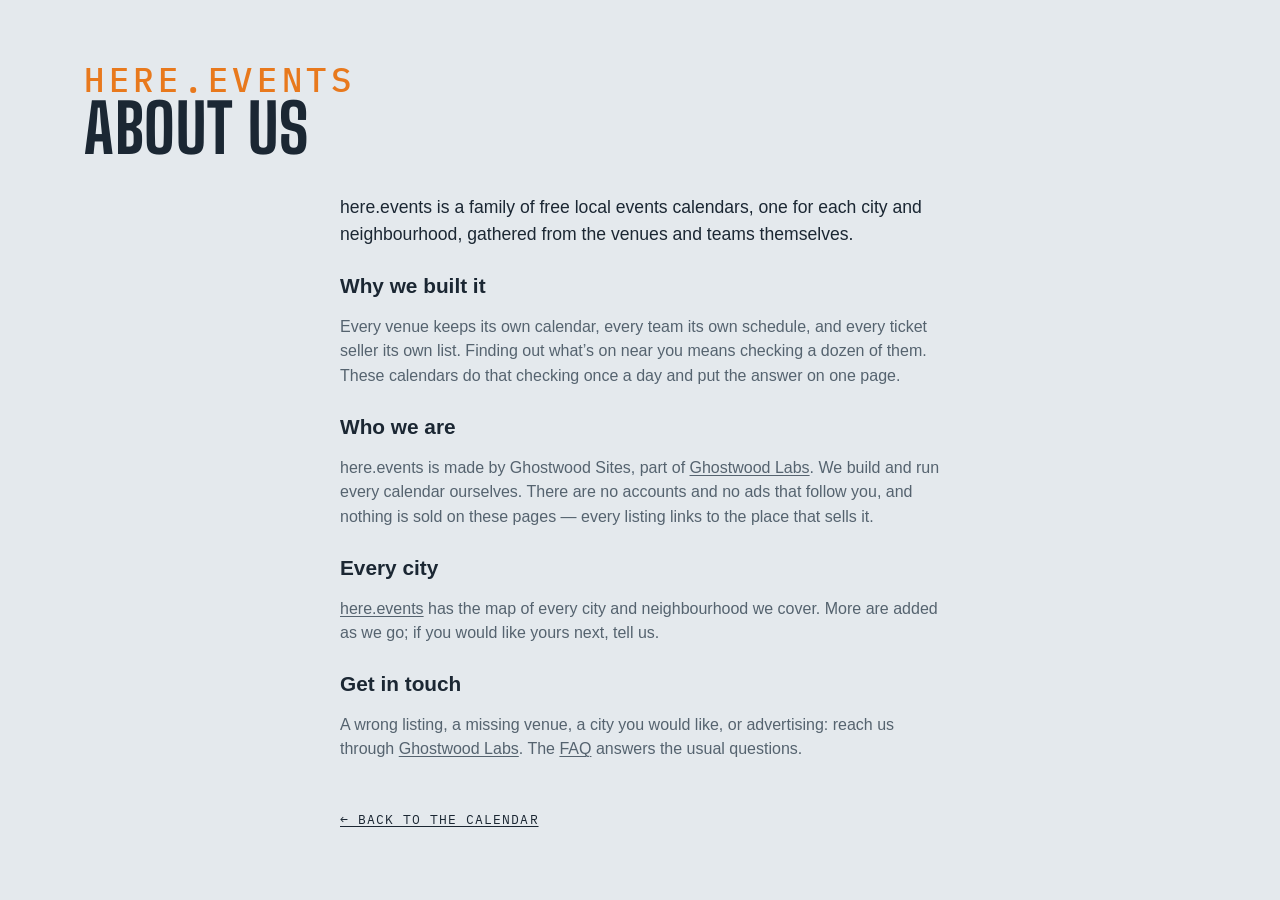
==== site/about.html @ 0832e2d1 "Sources and About Us as their own pages, FAQ the same on every site, More Cities centred Co-Authored" ====
<!DOCTYPE html>
<html lang="en">
<head>
<meta charset="utf-8">
<meta name="viewport" content="width=device-width, initial-scale=1, viewport-fit=cover">
<meta name="theme-color" media="(prefers-color-scheme: light)" content="#edf1f4">
<meta name="theme-color" media="(prefers-color-scheme: dark)" content="#141a20">
<script>
  try {
    var t = localStorage.getItem('lqa-theme');
    var PHONE = '(max-width: 640px), (pointer: coarse) and (max-height: 500px)';
    if ((t === 'light' || t === 'dark') && !matchMedia(PHONE).matches) document.documentElement.dataset.theme = t;
  } catch (e) { /* no storage — system it is */ }
</script>
<title>About Us — here.events</title>
<meta name="description" content="About here.events: free local events calendars for each city and neighbourhood, gathered from the venues and teams themselves.">
<link rel="icon" href="favicon.svg" type="image/svg+xml">
<link rel="preconnect" href="https://fonts.googleapis.com">
<link rel="preconnect" href="https://fonts.gstatic.com" crossorigin>
<link href="https://fonts.googleapis.com/css2?family=Big+Shoulders:opsz,wght@10..72,500;10..72,700&family=IBM+Plex+Mono:wght@400;500&display=swap" rel="stylesheet">
<link rel="stylesheet" href="styles.css?v=__V__">
<script src="city.js?v=__V__"></script>
</head>
<body>

<!-- the Ghostwood Labs mark, drawn once; the masthead and the footer <use> it -->
<svg width="0" height="0" style="position:absolute" aria-hidden="true">
  <symbol id="gw-mark" viewBox="0 0 576 576">
    <g fill="none" stroke="currentColor" stroke-width="24" stroke-linecap="round" stroke-linejoin="round">
      <path d="M300.19 51.03A26 26 0 0 1 275.81 51.03L235.63 29.71A26 26 0 0 0 210.57 30.08L103.63 91.02A26 26 0 0 0 90.5 113.61L90.5 161.4A26 26 0 0 1 77.38 183.98L39.62 205.52A26 26 0 0 0 26.5 228.1L26.5 347.9A26 26 0 0 0 39.62 370.48L77.38 392.02A26 26 0 0 1 90.5 414.6L90.5 462.39A26 26 0 0 0 103.63 484.98L210.57 545.92A26 26 0 0 0 235.63 546.29L275.81 524.97A26 26 0 0 1 300.19 524.97L340.37 546.29A26 26 0 0 0 365.43 545.92L472.37 484.98A26 26 0 0 0 485.5 462.39L485.5 414.6A26 26 0 0 1 498.62 392.02L536.38 370.48A26 26 0 0 0 549.5 347.9L549.5 228.1A26 26 0 0 0 536.38 205.52L498.62 183.98A26 26 0 0 1 485.5 161.4L485.5 113.61A26 26 0 0 0 472.37 91.02L365.43 30.08A26 26 0 0 0 340.37 29.71L300.19 51.03Z"/>
      <path d="M288 57.5L288 177.5"/>
      <path d="M288 518.5L288 403.5"/>
      <path d="M90.5 176.5L144.63 204.58A26 26 0 0 0 169.19 204.26L209.58 181.92A26 26 0 0 0 223 159.17L223 101.5L158.5 137.5"/>
      <path d="M485.5 176.5L431.37 204.58A26 26 0 0 1 406.81 204.26L366.42 181.92A26 26 0 0 1 353 159.17L353 101.5L417.5 137.5"/>
      <path d="M157 211L157 287.5"/>
      <path d="M419 211L419 287.5"/>
      <path d="M90.5 399.5L144.63 371.42A26 26 0 0 1 169.19 371.74L209.58 394.08A26 26 0 0 1 223 416.83L223 474.5L158.5 438.5"/>
      <path d="M485.5 399.5L431.37 371.42A26 26 0 0 0 406.81 371.74L366.42 394.08A26 26 0 0 0 353 416.83L353 474.5L417.5 438.5"/>
      <path d="M26.5 288L92 325.5L92 250.5"/>
      <path d="M549.5 288L484 325.5L484 250.5"/>
    </g>
  </symbol>
</svg>

<!-- About us (Steve, 2026-10-29: "Create an about us section just to the left of FAQ, make it work
     the same"): one shared page for every city, word for word, like the FAQ. Styled by .ad-page. -->
<header class="masthead">
  <div class="masthead-text">
    <p class="eyebrow">here.events</p>
    <h1>About Us</h1>
  </div>
</header>
<main class="ad-page about-page">
  <p class="ad-lead">here.events is a family of free local events calendars, one for each city and neighbourhood, gathered from the venues and teams themselves.</p>

  <h2>Why we built it</h2>
  <p>Every venue keeps its own calendar, every team its own schedule, and every ticket seller its own list. Finding out what’s on near you means checking a dozen of them. These calendars do that checking once a day and put the answer on one page.</p>

  <h2>Who we are</h2>
  <p>here.events is made by Ghostwood Sites, part of <a href="https://ghostwoodlabs.com/" rel="noopener">Ghostwood Labs</a>. We build and run every calendar ourselves. There are no accounts and no ads that follow you, and nothing is sold on these pages — every listing links to the place that sells it.</p>

  <h2>Every city</h2>
  <p><a href="https://here.events/">here.events</a> has the map of every city and neighbourhood we cover. More are added as we go; if you would like yours next, tell us.</p>

  <h2>Get in touch</h2>
  <p>A wrong listing, a missing venue, a city you would like, or advertising: reach us through <a href="https://ghostwoodlabs.com/" rel="noopener">Ghostwood Labs</a>. The <a href="faq.html">FAQ</a> answers the usual questions.</p>

  <a class="ad-back" href="./">← Back to the calendar</a>
</main>
</body>
</html>
---- site/styles.css ----
/* Lower Queen Anne Events — overcast-sky palette, marquee display type. */

:root {
  --sky: #e4e9ed;        /* overcast paper (a step down from #edf1f4, Steve 2026-10-12: "a little less glaring") */
  --mist: #f7f9fb;       /* card surface (was pure white) */
  --ink: #1b2733;        /* Puget ink */
  --ink-soft: #55636f;
  --ink-bright: #1b2733; /* the logo: pure white in the dark palette, ink here */
  --line: #c3ccd4;
  --gold: #e8791d;       /* Space Needle "Galaxy Gold" */
  --gold-soft: #fbe9d8;
  /* Color coding is muted (a step back from the pure primaries) and each
     group keeps to its own family so a dot or stripe reads as what it is:
     venues are cool (blue → violet → teal), event types are warm (yellow →
     orange → red → pink). */
  /* venue hues (chips, grid ticks, agenda tags): a sweep from teal through
     blue and violet to magenta, neighbors alternating light and dark */
  /* all three families sit a step back from the pure primaries: the same
     hues, less glare, so the stripes and ticks read after the titles */
  --v-moda: #9e2e2e; --v-vmc: #2e9e4f; --v-providence: #6f2e9e; --v-keller: #9e902e; --v-schnitz: #2e8b9e; --v-newmark: #9e2e6b; /* the rooms, one hue each (city.js cssVar), spread round the wheel */
  --v-crystal: #4a9e2e; --v-roseland: #332e9e; --v-revhall: #9e532e; --v-wonder: #2e9e74; --v-aladdin: #952e9e; --v-star: #879e2e;
  --v-hawthorne: #2e669e; --v-mississippi: #9e2e45; --v-polaris: #2e9e37; --v-albertarose: #582e9e; --v-siren: #9e2e78; --v-hangar: #2e7f9e; --v-edgefield: #9e792e; --v-ilani: #2e9e9a;
  --v-hillsborostadium: #9e2e82; --v-hops: #619e2e;
  --venue-text: 72%;     /* how much of the venue hue the card's venue label keeps (light mode) */
  --tint: 26%;           /* the venue wash behind a series card (light mode; 13% in the dark palette) */
  --row-a: #f3f6f8; --row-b: #d6dde3; /* the list's rows alternate light and dark grey; only a series keeps its venue's hue (Steve, 2026-10-20) */
  /* event-type hues (calendar ticks, agenda right edge): concerts salmon and
     arts crimson keep clear of the brand orange; movies slate = "quiet" */
  --t-concert: #d9664f;
  --t-sports: #d4b106;
  --t-arts: #b8303f;
  --t-movie: #7a8a99;
  --t-community: #d63f9c;
  --t-expo: #2a9d8f;      /* conventions & expos: turquoise, the one hue the types didn't use */
  --t-bar: #c28a12;       /* bar nights: amber, an ale between the sports yellow and concert salmon */
  --alert: #e02b26;       /* cancelled / postponed notes: plain bright red */
  --barh-base: 3.4rem;   /* the pinned filter bar's height (chips 2.25rem + padding) */
  --titleh: 1.7rem;      /* the bar's title line (1.2rem + .5rem gap), added while scrolled */
  --barh: var(--barh-base); /* what the sticky things below the bar offset by */
  --rule: color-mix(in srgb, var(--line), var(--ink-soft)); /* list dividers: a step brighter than --line */
  /* the scorebug (the live game block, .tf-bug): a light panel in this theme, the broadcast's charcoal in the dark one (Steve, 2026-10-12: the charcoal panel on the light card looked bad) */
  --bug-bg: #f9fafb; --bug-frame: #c9d2da; --bug-ink: #1b2733; --bug-soft: #55636f; --bug-dim: #7c8894; --bug-rowline: #d5dce3; --bug-off: #b3bcc5; --bug-muted: #6b7784; --bug-score-bg: #ffffff; --bug-shadow: rgba(15, 25, 35, .10); --bug-redzone: #c8261f;
  --bug-bw: 1px; --frame: var(--line); --frame-w: 1px; /* the game block's frame and the bug's rules: hairlines in the card's line colour here, the 2px broadcast frame in the dark theme (Steve, 2026-10-12: "soften … the borders in general") */
  --cell-mix: 22%; --cell-ink: var(--ink); --cell-bar: 4px; --cell-shadow: none; /* the bug's team cells: a wash of the club colour with a bar of it at the left and ink type, instead of the solid cell ("soften the colors here") */
  --tick-mix: var(--ink); --tick-pct: 65%; /* the refresh countdown ring: the club's colour mixed toward ink here, toward white on the dark ground (the mix itself is written in the .tf-refresh rule: a token holding var(--team-2) would resolve here on :root, where no club colour exists, and come out empty) */
  --dot: color-mix(in srgb, var(--ink-soft) 40%, transparent); /* the dotted underline under the watch strip's links */
  --display: "Big Shoulders", "Arial Narrow", sans-serif;
  --body: -apple-system, BlinkMacSystemFont, "Segoe UI", "Helvetica Neue", sans-serif;
  --mono: "IBM Plex Mono", ui-monospace, Menlo, monospace;
}
/* Dark palette. Applies when the system prefers dark and the visitor hasn't
   picked Light, or whenever they've picked Dark (the toggle sets
   data-theme on <html>; "system" leaves it unset). The two blocks must
   stay identical — CSS has no way to give one ruleset two unrelated
   conditions. */
@media (prefers-color-scheme: dark) {
  :root:not([data-theme="light"]) {
    color-scheme: dark;
    --sky: #141a20; --mist: #1d252e; --ink: #e8edf1; --ink-soft: #9aa7b2; --ink-bright: #ffffff;
    --line: #333f4a; --gold: #f08a33; --gold-soft: #3a2a1a;
    --v-moda: #ea8686; --v-vmc: #86eaa3; --v-providence: #c086ea; --v-keller: #eadd86; --v-schnitz: #86d9ea; --v-newmark: #ea86bc;
    --v-crystal: #9fea86; --v-roseland: #8a86ea; --v-revhall: #eaa786; --v-wonder: #86eac4; --v-aladdin: #e186ea; --v-star: #d5ea86;
    --v-hawthorne: #86b7ea; --v-mississippi: #ea869a; --v-polaris: #86ea8e; --v-albertarose: #ab86ea; --v-siren: #ea86c8; --v-hangar: #86d4ea; --v-edgefield: #eac886; --v-ilani: #86eae6;
    --v-hillsborostadium: #ea86d0; --v-hops: #b3ea86;
    --venue-text: 100%; --tint: 13%;
    --row-a: #1e252c; --row-b: #2c343c;
    --t-concert: #f0806a; --t-sports: #f2d21b; --t-arts: #d63a4f;
    --t-movie: #8b9db0; --t-community: #e660a8; --t-expo: #4fd1c5; --t-bar: #e3ad3c; --alert: #ff4b3e;
    --bug-bg: #2b2d30; --bug-frame: #c9cdd2; --bug-ink: #f4f4f4; --bug-soft: #d5d8dc; --bug-dim: #b9bec4; --bug-rowline: #5c6167; --bug-off: #6a6d72; --bug-muted: #4a4f56; --bug-score-bg: #fafafa; --bug-shadow: rgba(0, 0, 0, .35); --bug-redzone: #ff7b7b;
  --bug-bw: 2px; --frame: var(--ink-soft); --frame-w: 2px; --cell-mix: 100%; --cell-ink: #fff; --cell-bar: 0px; --cell-shadow: 0 1px 2px rgba(0, 0, 0, .5);
    --bug-bw: 2px; --frame: var(--ink-soft); --frame-w: 2px; --cell-mix: 100%; --cell-ink: #fff; --cell-bar: 0px; --cell-shadow: 0 1px 2px rgba(0, 0, 0, .5);
    --tick-mix: white; --tick-pct: 45%;
    --dot: color-mix(in srgb, var(--ink-soft) 60%, transparent);
  }
}
:root[data-theme="dark"] {
  color-scheme: dark;
  --sky: #141a20; --mist: #1d252e; --ink: #e8edf1; --ink-soft: #9aa7b2; --ink-bright: #ffffff;
  --line: #333f4a; --gold: #f08a33; --gold-soft: #3a2a1a;
  --v-moda: #ea8686; --v-vmc: #86eaa3; --v-providence: #c086ea; --v-keller: #eadd86; --v-schnitz: #86d9ea; --v-newmark: #ea86bc;
  --v-crystal: #9fea86; --v-roseland: #8a86ea; --v-revhall: #eaa786; --v-wonder: #86eac4; --v-aladdin: #e186ea; --v-star: #d5ea86;
  --v-hawthorne: #86b7ea; --v-mississippi: #ea869a; --v-polaris: #86ea8e; --v-albertarose: #ab86ea; --v-siren: #ea86c8; --v-hangar: #86d4ea; --v-edgefield: #eac886; --v-ilani: #86eae6;
  --v-hillsborostadium: #ea86d0; --v-hops: #b3ea86;
  --venue-text: 100%; --tint: 13%;
  --row-a: #1e252c; --row-b: #2c343c;
  --t-concert: #f0806a; --t-sports: #f2d21b; --t-arts: #d63a4f;
  --t-movie: #8b9db0; --t-community: #e660a8; --t-expo: #4fd1c5; --t-bar: #e3ad3c; --alert: #ff4b3e;
  --bug-bg: #2b2d30; --bug-frame: #c9cdd2; --bug-ink: #f4f4f4; --bug-soft: #d5d8dc; --bug-dim: #b9bec4; --bug-rowline: #5c6167; --bug-off: #6a6d72; --bug-muted: #4a4f56; --bug-score-bg: #fafafa; --bug-shadow: rgba(0, 0, 0, .35); --bug-redzone: #ff7b7b;
  --tick-mix: white; --tick-pct: 45%;
  --dot: color-mix(in srgb, var(--ink-soft) 60%, transparent);
}
:root[data-theme="light"] { color-scheme: light; }

* { box-sizing: border-box; }
html { scroll-behavior: smooth; overflow-x: clip; } /* clip: the footer bleeds to the viewport edges */
@media (prefers-reduced-motion: reduce) { html { scroll-behavior: auto; } }
/* the page is 62rem wide, and steps wider on big screens so event names
   get a single line: the calendar column is fixed, so all of the extra
   width goes to the cards (the footer line follows) */
:root { --pagew: 62rem; }
@media (min-width: 1180px) { :root { --pagew: 72rem; } }
@media (min-width: 1360px) { :root { --pagew: 80rem; } }
body {
  /* no bottom padding: the sticky footer is the page's last thing, and any
     padding here would show as a blank band under it once the list is short.
     A column flex at least a viewport tall, so a short page (the Teams view
     with one team) still puts the footer at the bottom edge */
  display: flex; flex-direction: column; min-height: 100vh; min-height: 100dvh;
  margin: 0 auto; padding: 0 1.25rem; max-width: var(--pagew);
  background: var(--sky); color: var(--ink);
  font: 16px/1.55 var(--body);
}
/* flex items refuse to shrink below their content's minimum width, so one
   unwrappable line (a TV listing, the compact bar's title) would push a whole
   section past a phone's edge; let them shrink like blocks */
body > * { min-width: 0; }
a { color: inherit; text-underline-offset: 2px; }
:focus-visible { outline: 2px solid var(--ink-soft); outline-offset: 2px; }

/* ---- masthead ---- */
.masthead {
  display: flex; flex-wrap: wrap; gap: 1.5rem; align-items: flex-end;
  justify-content: space-between; padding: 2.5rem 0 1rem;
}
.eyebrow {
  font-family: var(--mono); font-size: .8rem; letter-spacing: .12em;
  text-transform: uppercase; color: var(--gold); margin: 0 0 .3rem;
}
h1 {
  font-family: var(--display); font-weight: 700; font-size: clamp(2.6rem, 7vw, 4.2rem);
  line-height: .92; text-transform: uppercase; letter-spacing: .01em; margin: 0;
}
.masthead-text { min-width: 0; max-width: 100%; } /* a flex item would grow to its widest line and push past a phone's edge */
/* "More Cities" (See All until 2026-10-13, Other Places until 2026-10-18): the pill before the theme pill, to the same map (Steve, 2026-10-12); in the pinned bar the chip's text folds away and the map glyph stays */
/* Add To My Calendar: the first of the masthead's tools (Steve, 2026-10-26, "should move here" — beside More Cities; in the bar from 2026-09-16 until then), sized like the More Cities pill beside it */
.masthead-tools #subscribeBtn { order: 3; display: inline-flex; align-items: center; gap: .45rem; min-height: calc(1.7rem + 8px); padding: 0 .95em; }
.masthead-tools #subscribeBtn svg { width: 1rem; height: 1rem; flex: none; }
.masthead-tools #subscribeBtn:hover { border-color: var(--ink-soft); }
.bar-title .masthead-tools #subscribeBtn { min-height: 1.7rem; padding: 0 .5em; } /* icon-only in the title line, like the pill (the label rule is .bar-title .masthead-tools .chip span) */
.masthead-tools .see-all { order: 4; display: inline-flex; align-items: center; gap: .45rem; min-height: calc(1.7rem + 8px); padding: 0 .95em; text-decoration: none; }
.masthead-tools .see-all svg { width: 1rem; height: 1rem; fill: none; stroke: currentColor; stroke-width: 1.6; stroke-linejoin: round; stroke-linecap: round; }
.masthead-tools .see-all:hover { border-color: var(--ink-soft); }
.bar-title .masthead-tools .see-all { min-height: 1.7rem; padding: 0 .5em; }
/* the mark and the name as one thing: the mark stretches to the text's
   height (eyebrow + title) and keeps square, in the footer mark's white */
.masthead { --mast-title: clamp(2.6rem, 7vw, 4.2rem); } /* the title's size; the eyebrow and the mark are cut from it */
.masthead h1 { font-size: var(--mast-title); }
/* the picture (Steve, 2026-09-21: line art, the Needle's crown the focus):
   the top of the Space Needle from the Highsmith aerial, traced to single
   smooth lines at build (a gradient-magnitude pass over the photo, see the
   memory note), a 4.5:1 window from the spire tip to the Queen Anne treeline
   with the Needle centred and the Cascades ridge behind
   (design/lqa-masthead-lines-gen.py). The
   drawing is a luminance mask (masthead-lines.png, white = line) over a box
   of ink, so the lines are the palette's own ink in either theme. A band
   behind the masthead, the Needle toward the right, dissolving into the page
   on every side — no hard edge where the art stops (Steve, 2026-09-21) */
.masthead { min-height: 11rem; overflow: hidden; isolation: isolate; } /* a slim band (Steve, 2026-09-20: minimal) */
.masthead-photo { /* the drawing fills the gap between the name and the theme pill (Steve, 2026-10-05: "in all the modes try to make it fill this space"): a flex item between them, as tall as the band (the negative margins reach over the band's padding) */
  order: 1; flex: 1 1 0; align-self: stretch; min-width: 0; z-index: -1;
  margin: -2.5rem 0 -1rem; pointer-events: none;
  background: #fff; opacity: .9; /* white lines on the dark palette, black on the light one (Steve: "white and black with antialiasing") */
  -webkit-mask-image: url(masthead-lines.png), linear-gradient(to right, transparent 0%, #000 10%, #000 92%, transparent 100%), linear-gradient(to bottom, #000 0%, #000 58%, transparent 100%);
  mask-image: url(masthead-lines.png), linear-gradient(to right, transparent 0%, #000 10%, #000 92%, transparent 100%), linear-gradient(to bottom, #000 0%, #000 58%, transparent 100%);
  -webkit-mask-size: auto 100%, 100% 100%, 100% 100%; mask-size: auto 100%, 100% 100%, 100% 100%; /* the drawing at the band's height, however wide the gap: the Needle stays whole, the ridge beside it shows as far as the gap allows */
  -webkit-mask-position: 50% 0%, 0 0, 0 0; mask-position: 50% 0%, 0 0, 0 0; /* the Needle is at the drawing's centre, so its spire is the centre of the gap at every width (Steve, 2026-10-05: "make the center the top of the needle") */
  -webkit-mask-repeat: no-repeat; mask-repeat: no-repeat;
  mask-mode: luminance, alpha, alpha;
  -webkit-mask-composite: source-in; mask-composite: intersect;
}
.masthead-tools { order: 2; }
:root[data-theme="light"] .masthead-photo { background: #000; opacity: .7; }
@media (prefers-color-scheme: light) { :root:not([data-theme="dark"]) .masthead-photo { background: #000; opacity: .7; } }
.masthead-text { position: relative; }
.masthead .eyebrow { font-size: calc(var(--mast-title) * .5); font-weight: 500; letter-spacing: .14em; margin-bottom: .1rem; line-height: 1; } /* "Seattle": half the title's size (Steve, 2026-09-16: twice the quarter it was), a shade bolder */
/* the masthead's tools (Steve, 2026-09-14): Add To My Calendar (back here
   2026-10-26), the More Cities pill and the theme pill at the masthead's
   right end — the bar below keeps its room for the switch, filters, search,
   the clubs and the season calendar chip */
.masthead { position: relative; }
.masthead-tools { display: flex; align-items: center; gap: .6rem; flex: none; margin-left: auto; }
.sub { color: var(--ink-soft); max-width: 34rem; margin: .8rem 0 0; }

.updated { /* the "Updated …" stamp: an eyebrow line under the title, spaced like the one above it */
  margin: .3rem 0 0; min-height: 1em;
}
/* Solid-ink pill with the page background as its text — a dark pill in
   light mode, a light one in dark — softened on hover (the event sheet's
   Tickets button). */
.btn-cal {
  display: inline-flex; align-items: center; gap: .55em; margin: auto 0;
  font: 600 1rem/1 var(--body); color: var(--sky); background: var(--ink);
  border: 0; border-radius: 999px; padding: .85em 1.4em .85em 1.15em; cursor: pointer;
  transition: background .15s, color .15s;
}
.btn-cal svg { width: 1.15em; height: 1.15em; flex: none; }
.btn-cal:hover { background: var(--ink-soft); color: var(--sky); }
/* the subscribe pop: app.js placeSubscribePop fixes it under the masthead's
   Add To My Calendar button (right edges aligned); these are the fallback
   position and the look */
.pop {
  position: absolute; right: 0; top: calc(100% + 1.1rem); z-index: 10;
  width: min(18rem, 100%); background: var(--mist); border: 1px solid var(--line);
  border-radius: 8px; padding: 1rem 1.1rem; box-shadow: 0 8px 28px rgba(15, 25, 35, .18);
  font-size: .92rem;
}
.pop p { margin: 0 0 .6rem; }
.pop > :last-child { margin-bottom: 0; }
/* everything in the pop sits on one centre line: the checkbox row, the
   three named calendar tiles, the QR / Copy Link chips, then the note */
.pop-tiles { display: grid; grid-template-columns: repeat(3, 4.6rem); justify-content: center; gap: .6rem; margin: 0 0 .7rem; }
.pop-tools { display: flex; justify-content: center; gap: .5rem; margin: 0 0 .9rem; }
.pop-tools .chip { display: inline-flex; align-items: center; gap: .4rem; text-decoration: none; padding: .45em .85em; }
.pop-tools .chip svg { width: 1rem; height: 1rem; flex: none; color: var(--gold); }
.pop-tools .chip:hover { border-color: var(--ink-soft); }
/* Copy Link: a check replaces the icon for a moment after copying */
.pop-tools .chip.is-done svg { display: none; }
.pop-tools .chip.is-done::before { content: "✓"; font-weight: 700; line-height: 1; }
.qr-panel { text-align: center; margin-bottom: .6rem; }
#qrImg {
  display: inline-block; width: 170px; height: 170px;
  background: #fff; padding: 6px; border-radius: 8px;
}
#qrImg svg { display: block; width: 100%; height: 100%; }
/* a tile: the service's icon over its name */
.tile {
  display: grid; justify-items: center; gap: .4rem;
  padding: .6rem .3rem .5rem; border: 1px solid var(--line); border-radius: 10px;
  background: var(--sky); text-decoration: none; color: var(--ink-soft);
}
.tile-logo { width: 2.4rem; height: 2.4rem; border-radius: 8px; object-fit: contain; }
.tile span { font-family: var(--mono); font-size: .62rem; text-transform: uppercase; letter-spacing: .08em; line-height: 1; }
.tile:hover { border-color: var(--ink-soft); color: var(--ink); }
/* ---- filter bar: one row of matching chips ---- */
/* Funnel (filters), Reset, Copy link, Add To Calendar, then the theme toggle
   at the right end. position: relative makes the bar the box the subscribe
   pop hangs from. */
.filterbar {
  display: flex; flex-wrap: nowrap; gap: .6rem; align-items: center;
  margin: .75rem 0 0; position: relative;
}
.filterbar > * { flex-shrink: 0; }
.filterbar .chip {
  display: inline-flex; align-items: center; gap: .45rem; min-height: 2.25rem;
  position: relative; /* for the visually-hidden labels in .is-tight */
}
.filterbar .chip svg { width: 1rem; height: 1rem; flex: none; }
.filterbar .chip:not(:disabled):hover { border-color: var(--ink-soft); }
/* the funnel's chevron is the panel's open/closed indicator. Its outline is
   deliberately the same whether or not a filter is active — Reset lighting
   up is the "something's filtered" signal. */
/* The bar can't wrap. When its content wouldn't fit — app.js measures and
   sets .is-tight — the view switch's words go (see .view-toggle); the labeled
   Add To My Calendar chip that used to shed its label here left the bar for
   the masthead 2026-10-26. */
/* the Teams chip is a switch: solid while its view is on show */
/* the view switch: list | month | home teams, a three-stop pill like the theme's (same rules, .view-toggle) */
.view-toggle[data-active="month"] .theme-knob { left: calc(3px + var(--tt)); }
.view-toggle[data-active="teams"] .theme-knob { left: calc(3px + 2 * var(--tt)); }
.view-toggle button[aria-checked="true"] { color: var(--sky); }
/* while the Teams view is up the agenda's own controls step aside — the
   filters, search, the Today floater, Add To Calendar and the phone's calendar chip */
html.teams-open .search-wrap,
html.teams-open .cal-toggle { display: none; } /* Add To Calendar stays: in Teams mode it offers the club's season feed */
html.teams-open #calToday { display: none; }
.cal-side:not(.is-float) .cal { margin-bottom: 1.6rem; } /* room for the TODAY tab below the docked card */
/* the search box: a chip that takes typing, a magnifier at its right end and
   no placeholder; it gives up width first when the row gets tight */
.filterbar .search-wrap { position: relative; display: flex; flex: 1 1 10rem; min-width: 10rem; max-width: none; } /* the whole of the row's slack (Steve, 2026-10-24, "span the full width"; capped at 28rem from 2026-09-15 until then) */ /* takes whatever room the row has left, never less than a word's worth: the chips drop their labels first (is-tight) */
#searchBox {
  width: 100%; font: 500 .85rem/1 var(--body); color: var(--ink); background: var(--mist);
  border: 1px solid var(--line); border-radius: 999px; padding: .5em 2.4em .5em .95em; min-height: 2.25rem;
  -webkit-appearance: none; appearance: none;
}
#searchBox::-webkit-search-cancel-button { margin-right: .2em; }
/* hover and focus both just brighten the edge — no orange ring on a text box */
#searchBox:hover { border-color: var(--ink-soft); }
#searchBox:focus, #searchBox:focus-visible { outline: none; border-color: var(--ink); }
.search-wrap svg {
  position: absolute; right: .85rem; top: 50%; width: 1rem; height: 1rem;
  transform: translateY(-50%); color: var(--ink-soft); pointer-events: none;
}
/* Right end of the bar, left to right: the calendar chip (narrow layouts
   only), then the season calendar chip (DOM order keeps the chips together;
   flex order places them); the search box grows to fill the gap before them.
   Add To My Calendar was the bar's last chip from 2026-09-16 to 2026-10-26. */
#calToggle { order: 2; }
#viewToggle { order: -1; } /* the view switch leads the bar in either mode (Steve, 2026-09-14) */
/* light / dark: a two-stop pill at the bar's right end, the ink knob
   sliding under the stop in effect (the system's side until a click) */
.theme-toggle {
  position: relative; display: inline-flex; order: 5;
  padding: 3px; border: 1px solid var(--line); border-radius: 999px; background: var(--mist);
}
.theme-toggle { --tt: 2rem; cursor: pointer; } /* stop width — wider on phones for the tap target; the rim and the knob are click targets too (a press anywhere steps the pill) */
.theme-toggle button {
  position: relative; z-index: 1; width: var(--tt); height: 1.7rem; cursor: pointer;
  background: none; border: 0; padding: 0; color: var(--ink-soft); border-radius: 999px;
  display: grid; place-items: center;
}
.theme-toggle button svg { width: 1rem; height: 1rem; }
.theme-toggle button[aria-checked="true"] { color: var(--sky); } /* still a click target: any stop flips */
.theme-toggle button:not([aria-checked="true"]):hover { color: var(--ink); }
.theme-knob {
  position: absolute; top: 3px; left: 3px; width: var(--tt); height: calc(100% - 6px);
  border-radius: 999px; background: var(--ink); transition: left .18s; /* ink knob, page-colored icon — like a checked box */
}
.theme-toggle[data-active="dark"] .theme-knob { left: calc(3px + var(--tt)); }
.theme-toggle[data-active="system"] .theme-knob { left: calc(3px + 2 * var(--tt)); }
@media (prefers-reduced-motion: reduce) { .theme-knob { transition: none; } }
/* the view stops carry their words — List · Month · Teams — while the bar has room (Steve, 2026-10-24,
   "span the full width … display text for the icons if there is space"; Kona first, every city the same day):
   is-tight (app.js fitFilterBar / fitTeamStrip) drops them back to icons, and the ink knob is measured under
   the lit stop by app.js placeKnob (--knob-x/--knob-w), whatever its width. After the .theme-toggle rules so
   width: auto wins. */
.view-toggle button { width: auto; min-width: var(--tt); padding: 0 .7rem 0 .55rem; gap: .4rem; display: inline-flex; align-items: center; justify-content: center; }
.view-toggle .vt-label { font: 500 .8rem/1 var(--body); letter-spacing: .01em; white-space: nowrap; }
.filterbar.is-tight .view-toggle button { padding: 0; width: var(--tt); }
.filterbar.is-tight .vt-label { display: none; }
.view-toggle[data-active] .theme-knob { left: var(--knob-x, 3px); width: var(--knob-w, var(--tt)); transition: left .18s, width .18s; }
@media (prefers-reduced-motion: reduce) { .view-toggle[data-active] .theme-knob { transition: none; } }
/* the Filter button rides at the end of the view pill, past a hairline, in every mode (Steve, 2026-10-24,
   "for all sites, and modes combine these"): icon + word like the stops, the word going with is-tight; while
   the panel is open it wears the ink like a knob of its own. It is not a stop: the knob never moves to it. */
.view-toggle .vt-filter { width: auto; min-width: var(--tt); padding: 0 .7rem 0 .55rem; } /* a stop like the others — no divider (Steve, 2026-10-24: "vert lines should be consistent") */
.filterbar.is-tight .view-toggle .vt-filter { width: auto; padding: 0 .35rem 0 .4rem; }
.view-toggle .vt-filter[aria-expanded="true"], .view-toggle .vt-filter[aria-expanded="true"]:hover { background: var(--ink); color: var(--sky); border-radius: 999px; }
/* the bar stays pinned at the top while the list scrolls (--barh is its
   height — the month dividers and the calendar strip stick just below it);
   the panel floats open under it, over the content, which stays put */
.filter-area {
  position: sticky; top: 0; z-index: 30; background: var(--sky);
  padding: .55rem 0 .6rem; margin-top: .2rem;
}
.filter-area .filterbar { margin: 0; }
/* the pinned bar's title: one slim line above the chips in the masthead's
   face, shown once the masthead itself has scrolled off; --titleh is what
   it adds to the bar, and html.is-scrolled adds that to --barh */
.bar-title { /* one size for all three parts */
  display: flex; align-items: baseline; gap: .9rem; white-space: nowrap;
  font-family: var(--display); font-weight: 700; font-size: 1.1rem; line-height: 1.2rem;
  text-transform: uppercase; letter-spacing: .02em; margin: 0 0 .5rem;
}
.bar-title[hidden] { display: none; } /* an author display beats the UA [hidden] rule */
.eyebrow[hidden], .bar-eyebrow[hidden] { display: none; } /* an empty eyebrow (a city with no neighbourhood) takes no room */
.bar-name { min-width: 0; overflow: hidden; text-overflow: ellipsis; } /* the title gives way first */
.bar-eyebrow { /* "Seattle" and "Updated …" in the masthead's eyebrow face */
  flex: none; font-family: var(--mono); font-weight: 400; letter-spacing: .08em; color: var(--gold);
}
#barUpdated { display: none; } /* the stamp is the footer's alone (Steve, 2026-09-16) */
html.is-scrolled { --titleh: 2.2rem; --barh: calc(var(--barh-base) + var(--titleh)); } /* the title line carries the masthead's tools while scrolled (app.js markStuck moves them): 1.7rem chips + the .5rem gap */
/* the tools in the title line: icon-only chips a size down, the theme pill scaled to match, at the line's right end (the pop still hangs from the bar below) */
.bar-title .masthead-tools { align-self: center; margin-left: auto; gap: .4rem; }
.bar-title .masthead-tools .chip { min-height: 1.7rem; padding: .2em .5em; }
.bar-title .masthead-tools .chip span { position: absolute; width: 1px; height: 1px; overflow: hidden; clip: rect(0 0 0 0); white-space: nowrap; }
.bar-title .masthead-tools .chip svg { width: 1rem; height: 1rem; }
.bar-title .theme-toggle { zoom: .8; }
.filter-panel {
  position: absolute; left: 0; right: 0; top: calc(100% + .5rem); z-index: 20;
  background: var(--mist); border: 1px solid var(--line);
  border-radius: 10px; padding: 1rem 1.1rem;
  box-shadow: 0 12px 36px rgba(0, 0, 0, .3);
  max-height: calc(100vh - 8rem); max-height: calc(100dvh - 8rem); overflow-y: auto;
}
/* Kayak-style panel: columns of checkbox rows, Select all | Clear all links
   per group, an "only" link on hover, and an event count on the right. */
/* the groups sit in columns with a rule between them (a rule above, on
   phones, where they stack) */
.fp-cols { display: grid; grid-template-columns: repeat(auto-fit, minmax(18rem, 1fr)); gap: 1.25rem 0; } /* wide enough that no name wraps; tablets get two columns */
.fp-group { padding: 0 1.25rem; min-width: 0; } /* columns share the width evenly; a long name clips with an ellipsis rather than pushing the next column out of the panel (2026-10-18, the neighbourhood rows) */
.fp-group:first-child { padding-left: 0; }
.fp-group:last-child { padding-right: 0; }
.fp-group + .fp-group { border-left: 1px solid var(--line); }
@media (max-width: 640px) {
  .fp-group { padding: 0; }
  .fp-group + .fp-group { border-left: 0; border-top: 1px solid var(--line); padding-top: 1.1rem; }
}
/* top row: preset chips (the lit one matches the current state) with the
   Sold Out and Holidays switches pushed to the right. They are switches, not
   allow boxes like the rows below (one narrows the list, one adds days), so
   they wear a pill-and-knob face instead of the tick box */
.fp-switch { position: relative; display: flex; align-items: center; gap: .5rem; cursor: pointer; }
.fp-switch input { position: absolute; opacity: 0; width: 1px; height: 1px; }
.sw {
  flex: none; width: 2rem; height: 1.15rem; position: relative;
  border: 1.5px solid var(--ink-soft); border-radius: 1rem; background: var(--mist);
  transition: background .15s, border-color .15s;
}
.sw::after {
  content: ""; position: absolute; top: .1rem; left: .1rem; width: .75rem; height: .75rem;
  border-radius: 50%; background: var(--ink-soft); transition: transform .15s, background .15s;
}
.fp-switch input:checked + .sw { background: var(--ink); border-color: var(--ink); }
.fp-switch input:checked + .sw::after { transform: translateX(.85rem); background: var(--mist); }
.fp-switch:hover .sw { border-color: var(--ink); }
.fp-switch input:focus-visible + .sw { outline: 2px solid var(--ink-soft); outline-offset: 2px; }
.fp-top { display: flex; align-items: center; gap: 1rem; padding: 0 1.25rem; margin: 0 0 1.1rem; }
/* one row that scrolls sideways at every width, never wraps (Steve,
   2026-09-22); a right-edge fade (.is-more-right, app.js presetEdge) says
   more chips sit beyond the edge and lifts once scrolled to the end */
.fp-presets { display: flex; flex-wrap: nowrap; align-items: center; gap: .4rem; flex: 1; min-width: 0; overflow-x: auto; scrollbar-width: none; padding: 2px 0; scroll-padding: 0 1rem; }
.fp-presets::-webkit-scrollbar { display: none; }
.fp-presets.is-more-right { -webkit-mask-image: linear-gradient(to right, #000 calc(100% - 2.6rem), transparent); mask-image: linear-gradient(to right, #000 calc(100% - 2.6rem), transparent); }
.fp-preset { flex: none; }
.fp-soldout { margin-left: auto; white-space: nowrap; flex: none; }
.fp-holidays { white-space: nowrap; flex: none; }
.fp-preset { font-size: .8rem; padding: .4em .85em; min-height: 2rem; }
.fp-preset:hover { border-color: var(--ink-soft); }
.fp-preset.is-on { background: var(--ink); color: var(--sky); border-color: var(--ink); }
.fp-group h3 {
  white-space: nowrap; /* never wraps (Steve, 2026-09-22) */
  font-family: var(--mono); font-size: .68rem; text-transform: uppercase;
  letter-spacing: .1em; color: var(--ink); margin: 0 0 .35rem; font-weight: 700; /* bold, ink (Steve, 2026-09-22) */
  display: flex; align-items: baseline; gap: .6rem;
}
/* All · None at the heading's right end: plain words in the heading's own face, not chips */
.fp-allnone { margin-left: auto; display: inline-flex; align-items: baseline; gap: .35rem; font-weight: 500; color: var(--ink-soft); } /* the links stay quiet next to the bold title */
.fp-allnone i { font-style: normal; opacity: .6; }
.fp-set { font: inherit; letter-spacing: inherit; text-transform: inherit; color: var(--ink-soft); background: none; border: 0; padding: 0; cursor: pointer; text-decoration: underline; text-decoration-color: color-mix(in srgb, var(--ink-soft) 50%, transparent); text-underline-offset: 2px; }
.fp-set:hover { color: var(--ink); text-decoration-color: currentColor; }
.fp-list { display: flex; flex-direction: column; }
.fp-list + h3 { margin-top: 1rem; } /* a second group stacked in the same column */
.fp-list[hidden] + h3 { margin-top: 0; } /* a group folded away leaves the next heading level with the other columns' */
.fp-row { display: flex; align-items: center; gap: .5rem; padding: .3rem .35rem; border-radius: 6px; }
.fp-row:hover { background: var(--sky); }
.fp-check { position: relative; display: flex; align-items: center; gap: .6rem; cursor: pointer; min-width: 0; }
/* the Show | Hide pair at the row's end (Steve, 2026-09-22, third pass):
   two small words joined into one pill. Neither lit = no preference; the
   lit one is ink. Hide lit strikes the row's name */
.fp-seg { flex: none; display: inline-flex; margin-left: auto; border: 1.5px solid var(--line); border-radius: 999px; background: var(--mist); overflow: hidden; }
.fp-seg-b {
  font: inherit; font-size: .68rem; line-height: 1; letter-spacing: .02em; color: var(--ink-soft);
  background: none; border: 0; padding: .28rem .55rem; margin: 0; cursor: pointer;
}
.fp-seg-b + .fp-seg-b { border-left: 1.5px solid var(--line); }
.fp-seg-b:hover { color: var(--ink); background: color-mix(in srgb, var(--ink) 8%, transparent); }
.fp-seg-b[aria-pressed="true"] { color: var(--mist); background: var(--ink); }
.fp-seg-b:focus-visible { outline: 2px solid var(--ink-soft); outline-offset: 2px; }
.fp-check:hover .fp-name { color: var(--ink); }
.fp-name { font-size: .88rem; display: flex; align-items: center; gap: .45rem; white-space: nowrap; min-width: 0; }
.fp-name > * { overflow: hidden; text-overflow: ellipsis; } /* never wraps; a too-narrow column clips with an ellipsis */
.fp-name a { text-decoration-color: var(--line); }
.fp-name a:hover { text-decoration-color: var(--ink-soft); }
.fp-row:has(.fp-seg[data-mode="ex"]) .fp-name { opacity: .55; } /* a hidden row reads dimmed — the colour change alone, no strike-through (Steve, 2026-10-05) */
/* a city-wide site folds its column by neighbourhood (seattle-events, 2026-10-18): the neighbourhood's row carries a chevron that
   opens the rooms under it, indented behind a hairline; its Show | Hide pair works every room at once */
.fp-hood .fp-name { font-weight: 600; }
.fp-fold { flex: none; width: 1.15rem; height: 1.15rem; display: inline-flex; align-items: center; justify-content: center; border: 0; border-radius: 4px; background: none; padding: 0; margin: 0 -.1rem 0 -.2rem; color: var(--ink-soft); cursor: pointer; }
.fp-fold:hover { color: var(--ink); background: color-mix(in srgb, var(--ink) 8%, transparent); }
.fp-fold svg { width: .72rem; height: .72rem; transition: transform .15s; }
.fp-fold[aria-expanded="true"] svg { transform: rotate(90deg); }
.fp-sub { display: flex; flex-direction: column; margin: 0 0 .25rem 1rem; padding-left: .3rem; border-left: 1px solid var(--line); }
.fp-sub[hidden] { display: none; }
.fp-tail .fp-name { color: var(--ink-soft); font-style: italic; } /* the "More rooms" row at a group's foot: the rooms the usual view hides, folded (2026-10-18) */
.fp-tail:has(.fp-seg[data-mode="ex"]) .fp-name { opacity: 1; } /* it is usually all-Hide; dimming it too would make it vanish */
/* three groups — the two venue lists (Lower Queen Anne the wider), Teams
   (Steve, 2026-09-20; Capacity rows dropped 2026-09-22) */
@media (min-width: 641px) and (max-width: 899px) { .fp-tree .fp-cols { grid-template-columns: 1.1fr 1fr; } .fp-tree .fp-group:nth-child(3) { grid-column: 1; border-left: 0; padding-left: 0; padding-right: 1.25rem; border-top: 1px solid var(--line); padding-top: 1rem; margin-top: -.25rem; } } /* tablets: two columns, Teams under Lower Queen Anne (three squeezed the headings into wraps) */
@media (min-width: 900px) { .fp-tree .fp-cols { grid-template-columns: 1.15fr 1fr 1fr; } .fp-tree { right: auto; width: min(100%, 58rem); } } /* three columns of about twelve rows each (Festivals under Home Teams, 2026-10-05); the panel no wider than they need — it used to run the toolbar's width and stretch the rows across it (Steve: "feel free to shrink the width of the filter pop up") */
.fp-note { font-family: var(--mono); font-size: .66rem; color: var(--ink-soft); letter-spacing: .04em; margin-left: .35rem; } /* a band's seat range after its name */
.chip {
  font: 500 .85rem/1 var(--body); cursor: pointer; border-radius: 999px;
  padding: .5em .95em; background: var(--mist); color: var(--ink);
  border: 1px solid var(--line);
}

/* ---- agenda layout: list + docked mini calendar ---- */
.agenda { margin-top: 1.6rem; }
/* the view note: one plain line above the list while the view is not the
   usual one, the way back at its right (app.js renderViewNote) */
.view-note { display: flex; align-items: center; gap: .8rem; flex-wrap: wrap; margin: 0 0 1.1rem; padding: .55rem .9rem; border: 1px solid var(--line); border-radius: 10px; background: var(--mist); font-size: .88rem; }
.fp-group h3[hidden], .fp-list[hidden] { display: none; } /* a group with no rows in this city folds away with its heading (the flex displays above would otherwise beat [hidden]; Steve, 2026-10-11) */
.view-note[hidden] { display: none; }
.view-note .chip { margin-left: auto; font-size: .78rem; padding: .3em .75em; min-height: 1.9rem; }
/* the toast: a word above the footer after hiding something from the sheet, with Undo */
.toast { position: fixed; left: 50%; bottom: calc(3.6rem + env(safe-area-inset-bottom)); transform: translateX(-50%); z-index: 40; display: flex; align-items: center; gap: 1rem; padding: .6rem .6rem .6rem 1rem; border-radius: 999px; background: var(--ink); color: var(--sky); font-size: .88rem; box-shadow: 0 12px 36px rgba(0, 0, 0, .35); max-width: calc(100vw - 2rem); }
.toast[hidden] { display: none; }
.toast button { font: 700 .82rem/1 var(--body); color: var(--gold); background: none; border: 1px solid color-mix(in srgb, var(--sky) 35%, transparent); border-radius: 999px; padding: .45em .9em; cursor: pointer; }
.toast button:hover { border-color: var(--sky); }
.agenda, .teams { margin-bottom: 1.5rem; } /* the gap above the footer (its own top margin is auto) */
.agenda-layout {
  display: grid; grid-template-columns: minmax(0, 1fr) 18rem;
  gap: 0 2.5rem; align-items: start;
}
.agenda-layout > ol { grid-column: 1; }
.cal-side { position: sticky; top: calc(var(--barh) + .5rem); grid-column: 2; grid-row: 1; } /* same offset under the bar as the pops */
/* the Add To Calendar pop hangs over the docked calendar (same width, same right edge)
   and is shorter, so the calendar steps out while the pop is open */
.cal-side:not(.is-float) .cal { transition: opacity .15s; }
html.pop-open .cal-side:not(.is-float) .cal { opacity: 0; pointer-events: none; }
/* Below the page's full width (62rem + padding) the calendar never docks —
   beside the list it would squeeze the cards to a sliver — so from here
   down it floats over the list instead. */
@media (max-width: 1023px) {
  .agenda-layout { display: flex; flex-direction: column; }
  /* the grid's align-items: start carries over; the strip must span the
     column or it shrinks to its content (it has none, so its right edge —
     where the handle hangs — would be the left edge of the page) */
  .cal-side { align-self: stretch; width: 100%; }
  /* a zero-height sticky strip, first in the column, carrying the handle
     (hanging off its right end) and the floating calendar; both ride along
     as the list scrolls */
  .cal-side { order: -1; height: 0; top: calc(var(--barh) + .5rem); z-index: 15; }
  .cal-side.is-float .cal {
    position: absolute; z-index: 14; right: 0; top: 0; /* right under the pinned bar */
    width: min(22rem, 100%);
    max-height: calc(100vh - 5rem); max-height: calc(100dvh - 5rem); overflow-y: auto;
  }
  .cal-side.is-float .cal-month { box-shadow: 0 12px 36px rgba(0, 0, 0, .3); }
}

/* ---- the Month view: the month's events, as the filters leave them, on one calendar ---- */
html.month-open .agenda-layout, html.month-open .cal-toggle { display: none; } /* the list and its mini calendar step aside; the board is the month */
/* ---- the month view: one continuous grid of weeks, square days (Steve, 2026-09-15) ----
   The grid runs from this month on with no end (app.js appends months as
   the sentinel nears the window), sized to the window: seven squares across,
   the page scrolling down them under the pinned filter bar; the ‹ MONTH ›
   header and the weekday row stick under the bar and name the month at the
   top (the sticky footer stays pinned at the bottom as everywhere). A day
   carries its events' names only, as many as fit, the rest folded into
   "+N more" (fitBoardCells); a tap on the day opens the card listing them all. */
.month-board[hidden] { display: none; }
.month-board { margin: 0 auto; max-width: 100%; position: relative; } /* app.js sizeBoard sets its width: seven squares that show the whole month in the window at the top of the page, centred when that is narrower than the page */
.mb-sticky { position: sticky; top: var(--barh); z-index: 6; background: var(--sky); padding-top: 1.9rem; } /* the room is the TODAY tab's, which rises from the header (Steve: an up tab) */
.mb-head { position: relative; } /* the tab and, on a centred board, the vertical month name hang off it */
/* TODAY over the month view's header: the same tab, upside down — rising from the header's top edge */
.cal-head button.cal-today-tab { width: auto; height: auto; min-width: 0; min-height: 0; display: inline-flex; border-radius: 6px 6px 0 0; } /* not the header's arrow-button size, nor the phones' 2.75rem touch minimum */
.cal-head button.cal-today-tab svg { width: .85rem; height: .85rem; }
.cal-head button.cal-today-tab[hidden] { display: none; } /* the override above would otherwise beat [hidden] */
.mb-head .cal-today-tab { top: auto; bottom: 100%; border-top: 2px solid var(--ink-soft); border-bottom: 0; border-radius: 6px 6px 0 0; padding: .24rem .7rem .3rem; box-shadow: 0 -3px 8px rgba(0, 0, 0, .25); }
/* the board centred narrower than the page (sizeBoard's is-narrow): the months' names stand beside their blocks, so the header keeps only ‹ › */
/* …and on a centred board the header goes altogether (Steve, 2026-09-16: "useless" — the names beside the blocks say the month and open the picker; scrolling moves the months); what stays is the sticky anchor, a hair tall, and TODAY as a chip under the filter bar while another month is at the top */
.month-board.is-narrow .mb-head { display: none; }
.month-board.is-narrow .mb-sticky { padding-top: 0; height: .4rem; }
.month-board.is-narrow .mb-sticky > .cal-today-tab { top: .4rem; bottom: auto; border: 2px solid var(--ink-soft); border-radius: 6px; box-shadow: 0 3px 8px rgba(0, 0, 0, .25); } /* painted: the days scroll under it, not through the gap to the bar; the TODAY tab hangs from its foot */
.mb-sticky .mb-head { border-bottom: 2px solid var(--ink-soft); border-radius: 10px; padding-bottom: .3rem; } /* the header on its own: the weekday row went with each month */
.mb-wdays { display: grid; grid-template-columns: repeat(7, minmax(0, 1fr)); background: var(--mist); border: 2px solid var(--ink-soft); border-bottom: 0; border-radius: 10px 10px 0 0; font-family: var(--mono); font-size: .62rem; letter-spacing: .1em; text-transform: uppercase; color: var(--ink-soft); }
.mb-wdays span { padding: .1rem .35rem .3rem; text-align: center; } /* centred over the column (Steve, 2026-09-16) */
/* every month its own block (Steve, 2026-09-15): a framed grid padded to whole weeks with blank slots, a gap between months, its name standing beside it on a centred board */
.mb-month { position: relative; margin-top: .8rem; }
.mb-days { border: 2px solid var(--ink-soft); border-radius: 0 0 10px 10px; overflow: hidden; grid-auto-rows: auto; }
/* the month's name: standing beside its block on a centred board; on a full-width board the pinned ‹ MONTH › bar names the month, so no heading over the block as well (it read twice — Steve's review, 2026-09-16) */
.mb-mname { display: none; font: 700 .95rem/1 var(--display); text-transform: uppercase; letter-spacing: .12em; color: var(--ink); background: none; border: 0; padding: .15rem .1rem .35rem; margin: 0; cursor: pointer; text-align: left; border-radius: 6px; }
.mb-mname:hover { color: var(--ink-soft); }
.month-board.is-narrow .mb-mname { display: block; position: absolute; right: calc(100% + .9rem); top: 50%; translate: 0 -50%; /* centred on its block (Steve, 2026-09-15) */ writing-mode: vertical-rl; transform: rotate(180deg); transform-origin: center; font: 700 var(--mname, 3rem)/1 var(--display); text-transform: uppercase; letter-spacing: .08em; color: var(--ink); background: none; border: 0; padding: 0; margin: 0; cursor: pointer; white-space: nowrap; border-radius: 6px; }
.month-board.is-narrow .mb-mname:hover { color: var(--ink-soft); }
.month-board.is-narrow .mb-mname:focus-visible { outline: 2px solid var(--ink); outline-offset: 4px; }
.month-board.is-short .mb-days > .cal-day { aspect-ratio: auto; height: var(--cellh); } /* a full-width board that would run past the window: the days give up a little height (never under 60% of their width) so the month fits (app.js sizeBoard) */
.mb-days > .cal-day { aspect-ratio: 1; height: auto; display: flex; flex-direction: column; align-items: stretch; gap: .15rem; padding: .3rem .3rem .35rem; cursor: pointer; }
.mb-days > .cal-day:hover { background: color-mix(in srgb, var(--ink) 6%, var(--mist)); }
.mb-days > .cal-day.is-today:hover { background: color-mix(in srgb, var(--ink) 26%, var(--mist)); }
.mb-days > .cal-day.is-blank { aspect-ratio: 1; margin: 0; width: auto; cursor: default; background: color-mix(in srgb, var(--line) 35%, var(--mist)); } /* a padding slot is a cell like the rest, a shade darker */
.mb-days > .cal-day.is-blank:hover { background: color-mix(in srgb, var(--line) 35%, var(--mist)); }
.mb-days .num { font-size: clamp(.72rem, 1.3vw, 1rem); line-height: 1; margin-bottom: .1rem; }
.mb-days .hol { font-size: .58rem; line-height: 1.2; color: var(--gold); letter-spacing: .06em; text-transform: uppercase; }
.mb-days .ticks { display: none; } /* phones only (below) */
/* an event on a day: its name only (Steve, 2026-09-15 — no times), one line in its venue's colour */
/* no venue colours on the names (Steve, 2026-09-15, late): plain ink, a neutral wash on hover and in the day's card */
.mb-ev { display: block; flex: none; width: 100%; text-align: left; font-family: var(--body); font-size: .7rem; line-height: 1.25; color: var(--ink); background: none; border: 0; border-radius: 4px; padding: .12rem .2rem; cursor: pointer; overflow: hidden; text-overflow: ellipsis; white-space: nowrap; font-weight: 600; }
.mb-ev:hover { background: color-mix(in srgb, var(--ink) 10%, transparent); }
.mb-ev[hidden] { display: none; }
.mb-ev.is-off { text-decoration: line-through; opacity: .7; }
.mb-more { flex: none; align-self: flex-start; font: inherit; font-family: var(--mono); font-size: .62rem; color: var(--ink-soft); background: none; border: 0; padding: .1rem .2rem; cursor: pointer; }
.mb-more[hidden] { display: none; }
.mb-more:hover { color: var(--ink); }
.mb-days .cal-day.is-past .mb-ev { opacity: .55; }
.mb-sentinel { height: 1px; }
/* the day's card: opens over the tapped day (the day, grown) and lists everything on it */
.mb-pop { position: fixed; z-index: 31; background: var(--mist); border: 2px solid var(--ink-soft); border-radius: 10px; box-shadow: 0 14px 40px rgba(0, 0, 0, .35); padding: .6rem .7rem .7rem; max-height: min(70vh, 32rem); overflow-y: auto; transform-origin: top left; animation: mb-pop-in .16s ease-out; }
@keyframes mb-pop-in { from { opacity: 0; transform: scale(.94); } to { opacity: 1; transform: none; } }
@media (prefers-reduced-motion: reduce) { .mb-pop { animation: none; } }
@media (max-width: 640px) { .mb-pop { left: 0; right: 0; bottom: 0; top: auto; width: auto; max-height: 70vh; border-radius: 12px 12px 0 0; border-bottom: 0; padding-bottom: calc(.7rem + env(safe-area-inset-bottom, 0px)); transform-origin: bottom center; } } /* a sheet from the foot, like the event's (app.js openDayPop leaves the position to this) */
.mb-pop h3 { font-family: var(--display); font-weight: 700; font-size: 1rem; text-transform: uppercase; letter-spacing: .06em; margin: 0 0 .5rem; display: flex; align-items: baseline; gap: .6rem; }
.mb-pop h3 .mb-pop-n { font-family: var(--mono); font-weight: 400; font-size: .68rem; letter-spacing: .1em; color: var(--ink-soft); }
.mb-pop .mb-ev { font-size: .85rem; padding: .4rem .6rem; margin-bottom: .35rem; white-space: normal; background: color-mix(in srgb, var(--ink) 6%, transparent); }
.mb-pop .mb-ev:hover { background: color-mix(in srgb, var(--ink) 14%, transparent); }
.mb-pop .mb-ev .mb-sub { display: block; font-family: var(--mono); font-weight: 400; font-size: .68rem; letter-spacing: .04em; color: var(--ink-soft); margin-top: .1rem; }
.mb-pop .mb-none { font-family: var(--mono); font-size: .8rem; color: var(--ink-soft); margin: 0; }
@media (max-width: 640px) { /* phones: the days are too small for names — they carry the venue ticks; the tap opens the same card */
  .mb-days > .cal-day { padding: .2rem .25rem; gap: .1rem; }
  .mb-days .hol, .mb-days .mb-ev, .mb-days .mb-more { display: none; }
  .mb-days .ticks { display: flex; }
}

/* ---- mini month calendar: a nav bar, then one framed card per month ---- */
.cal { display: grid; gap: 0; position: relative; } /* the header bar and the card are one piece; the TODAY tab hangs from its foot */
/* TODAY: a tab out of the calendar's foot, the odds tab's cut (Steve, 2026-09-15) — shown only while the list has left today (app.js syncTodayFloat) */
.cal-today-tab {
  position: absolute; top: 100%; left: 50%; transform: translateX(-50%); z-index: 4; display: inline-flex; align-items: center; gap: .35rem;
  font: 700 .62rem/1 var(--mono); letter-spacing: .14em; text-transform: uppercase; color: #f4f4f4; background: #2b2d30;
  border: 2px solid var(--ink-soft); border-top: 0; border-radius: 0 0 6px 6px; padding: .28rem .7rem .24rem; cursor: pointer; zoom: 1.15; /* the frame's own colour (Steve, 2026-09-15: the borders should match) */
  box-shadow: 0 3px 8px rgba(0, 0, 0, .25);
}
.cal-today-tab svg { width: .85rem; height: .85rem; }
.cal-today-tab:hover { background: #3a3d41; }
.cal-today-tab[hidden] { display: none; }
.cal[hidden] { display: none; } /* an author display beats the UA [hidden] rule */
.cal-months { display: grid; gap: 1.1rem; grid-auto-rows: max-content; } /* rows stay card-sized even while the reel pins the box's height */
/* when the month changes the cards move like a reel (app.js swapCal):
   forward, the top card scrolls up and out while the new one rises in from
   below; backward is the mirror. The box is clipped for the run. */
.cal-month { background: var(--mist); border: 2px solid var(--ink-soft); border-radius: 10px; overflow: hidden; }
/* ‹ MONTH › as the card's header: ‹ flush left, › flush right, the name
   dead center, joined to the card below (Today is a floater at the lower right) */
.cal-head {
  display: grid; grid-template-columns: 1fr auto 1fr; align-items: center;
  padding: .3rem .3rem .1rem; background: var(--mist);
  border: 2px solid var(--ink-soft); border-bottom: 0; border-radius: 10px 10px 0 0; /* the month card's frame */
}
.cal-head #calNext, .cal-head #mbNext { justify-self: end; } /* ‹ flush left, › flush right on both calendars */
.cal-head button.cal-cur { /* the month's name: a button that opens the month / year picker (outranks the bar's control rule below) */
  font-family: var(--display); font-weight: 700; font-size: 1rem;
  text-transform: uppercase; letter-spacing: .12em; text-align: center;
  display: inline-block; background: none; border: 0; color: var(--ink); cursor: pointer; padding: .1rem .5rem; border-radius: 6px; width: auto; min-width: 0; height: auto; min-height: 0;
}
.cal-head button.cal-cur:hover { background: color-mix(in srgb, var(--ink) 10%, var(--mist)); }
/* the month / year picker under a calendar's header (app.js openMonthPick) */
.cal-pick { position: fixed; z-index: 30; width: 15rem; padding: .6rem; background: var(--mist); border: 1px solid var(--line); border-radius: 10px; box-shadow: 0 12px 36px rgba(0, 0, 0, .3); }
.cp-head { display: grid; grid-template-columns: 2rem 1fr 2rem; align-items: center; margin-bottom: .45rem; }
.cp-head button { background: none; border: 0; color: var(--ink); font-size: 1.3rem; line-height: 1; cursor: pointer; border-radius: 6px; height: 1.75rem; }
.cp-head button:disabled { opacity: .3; cursor: default; }
.cp-head button:not(:disabled):hover { background: color-mix(in srgb, var(--ink) 10%, var(--mist)); }
.cp-year { font-family: var(--display); font-weight: 700; font-size: 1.05rem; letter-spacing: .1em; text-align: center; }
.cp-grid { display: grid; grid-template-columns: repeat(3, 1fr); gap: .3rem; }
.cp-grid button { font-family: var(--mono); font-size: .78rem; text-transform: uppercase; letter-spacing: .06em; padding: .45rem 0; background: none; border: 1px solid var(--line); border-radius: 6px; color: var(--ink); cursor: pointer; }
.cp-grid button:disabled { opacity: .3; cursor: default; }
.cp-grid button:not(:disabled):hover { border-color: var(--ink-soft); }
.cp-grid button.is-on { background: var(--ink); color: var(--sky); border-color: var(--ink); }
.cal-head button { /* flat controls inside the bar */
  display: inline-grid; place-items: center; width: 2rem; height: 1.75rem; cursor: pointer;
  background: none; color: var(--ink); border: 0; border-radius: 6px;
  transition: background .15s, transform .1s;
}
.cal-head button svg { width: 1rem; height: 1rem; }
.cal-head button:disabled { opacity: .3; cursor: default; }
.cal-head button:not(:disabled):hover { background: color-mix(in srgb, var(--ink) 10%, var(--mist)); }
.cal-head button:not(:disabled):active { transform: translateY(1px); }
.cal-month { border-radius: 0 0 10px 10px; }
.cal-mname { display: none; } /* the header carries the name */
/* floating over the list on a small screen the pair's outline is a touch
   brighter than the docked hairline, being over content */
.cal-side.is-float .cal-head, .cal-side.is-float .cal-month { border-color: color-mix(in srgb, var(--ink) 40%, var(--ink-soft)); }
/* each card: its name across the top in the display face, over a hairline
   where the weekday row used to be, then only its own days (the grid is
   padded to whole weeks with blank cells, never with the neighbor months'
   dates; the columns run Sunday to Saturday)  */
.cal-mname { padding: .45rem .6rem .3rem; border-bottom: 1px solid var(--line); font-size: .95rem; letter-spacing: .12em; }
.cal-days { display: grid; grid-template-columns: repeat(7, minmax(0, 1fr)); gap: 1px; background: var(--line); } /* minmax(0, …): a day's row of ticks can't widen its column, so the seven fit a 320px phone (the ticks wrap under) */
.cal-days > * {
  aspect-ratio: 1; padding: .2rem .25rem; /* square cells */
  font-family: var(--mono); font-size: .68rem; text-align: left; vertical-align: top;
}
/* The hairlines are the 1px gaps of the grid showing the container's line
   color through — so every horizontal and vertical line is one continuous
   stroke on the same pixel row/column. Each real day is an opaque cell, so
   it comes out boxed on all four sides. The padding slots before the 1st
   and after the last day are opaque too and stretch one pixel into the gap
   beside them (leading ones to the left, trailing ones to the right and
   down) so no lines are drawn between padding slots — only where they meet
   a day, plus the rule under the month's name, which runs the full width. */
/* a day: the number top-left (a button centres its content otherwise, so a
   day with two rows of ticks lifted its number), the ticks under it as a
   centred block of at most four a row (Steve, 2026-09-15) */
.cal-day { background: var(--mist); border: 0; color: var(--ink); display: flex; flex-direction: column; align-items: stretch; justify-content: flex-start; width: 100%; min-width: 0; overflow: hidden; }
.cal-day.is-blank { width: auto; aspect-ratio: auto; margin: 0 0 0 -1px; } /* stretches with its margins; the row's height comes from its days */
.cal-day:not(.is-blank) ~ .cal-day.is-blank { margin: 0 -1px -1px 0; }
button.cal-day { cursor: pointer; }
/* inset ring rather than a border so the cell doesn't shift; the fill is a
   touch of ink over the card (lighter in dark mode, darker in light), so
   it reads in both themes */
button.cal-day:hover { background: color-mix(in srgb, var(--ink) 10%, var(--mist)); box-shadow: inset 0 0 0 1px var(--ink-soft); }
.cal-day .num { display: block; font-size: .88rem; line-height: 1; text-align: left; }
/* today: the hover treatment, a touch brighter, held */
.cal-day.is-today { background: color-mix(in srgb, var(--ink) 20%, var(--mist)); box-shadow: inset 0 0 0 1px var(--ink); }
.cal-day.is-today .num { font-weight: 700; }
/* three round dots at most, centred, then a "+" for the rest — the row sits at the cell's foot, the + the dots' own height and on their line (Steve, 2026-09-15 / 16) */
.ticks { display: flex; justify-content: center; align-items: center; gap: 2px; margin: auto auto 0; padding-top: .3rem; height: .32rem; box-sizing: content-box; }
.ticks i { width: .32rem; height: .32rem; border-radius: 50%; background: var(--dot, var(--ink-soft)); flex: none; }
.ticks .tick-more { display: block; width: .32rem; height: .32rem; margin-left: 1px; flex: none; color: var(--ink-soft); background: linear-gradient(currentColor, currentColor) center / 100% 1.5px no-repeat, linear-gradient(currentColor, currentColor) center / 1.5px 100% no-repeat; font-size: 0; }
/* past days go grey: the number in the soft ink, the venue ticks washed
   out — still tinted enough to tell venues apart, just clearly behind us */
.cal-day.is-past { color: var(--ink-soft); }
.cal-day.is-past .ticks i { filter: saturate(.4); opacity: .6; }

/* ---- agenda ---- */
.agenda ol { list-style: none; margin: 0; padding: 0; }
.agenda .empty { color: var(--ink-soft); }
/* dividers: a name centered between two rules, in the masthead's stamp type
   (see .updated) a size down. The month one is stuck to the top of the
   viewport while its month scrolls by (the next month's slides over it);
   holiday ones just scroll past. */
/* the name sits on a rule that fades out toward both edges (the rule is the
   row's background; the name's own background knocks it out behind the text) */
.month-row, .holiday-row {
  position: relative; display: flex; justify-content: center; align-items: center; gap: .6rem; flex-wrap: wrap;
  padding: .6rem 0 .45rem;
  font-family: var(--display); font-weight: 700; font-size: 1.2rem; line-height: 1;
  text-transform: uppercase; letter-spacing: .08em; color: var(--ink);
  /* opaque above the rule, fading out below it: while stuck, the rows
     scroll on under the lower half and dissolve as they near the line, so
     they never run into the oval that hangs below it */
  background: linear-gradient(var(--sky) 50%, transparent);
}
/* the rule itself: a 1px layer at the row's center, above the shadow. A
   month's warms to the brand orange at the middle like the footer's edge;
   a holiday's stays the plain list rule */
.month-row::before, .holiday-row::before {
  content: ""; position: absolute; left: 0; right: 0; top: 50%; height: 1px; z-index: 1;
  background: linear-gradient(90deg, transparent, var(--rule) 15%, var(--rule) 85%, transparent);
}
.month-row::before { background: linear-gradient(90deg, transparent, var(--line) 15%, var(--gold) 50%, var(--line) 85%, transparent); }
.month-row > span, .holiday-row > span { position: relative; z-index: 1; background: var(--sky); padding: 0 .9rem; }
/* the label sits in an oval the rule runs into: the same 1px line as the
   rule, bent around the name (months and holidays alike) */
.month-row > span, .holiday-row > span {
  border: 1px solid var(--rule); border-radius: 999px; padding: .4em 1.1em .3em;
  background: color-mix(in srgb, var(--rule) 15%, var(--sky)); /* a whisper above the page, well clear of the outline */
}
.month-row > span:not(.hol-pill) { border-color: var(--gold); } /* the month oval takes the orange its rule arrives in */
.holiday-row > span, .month-row > .hol-pill { display: inline-flex; align-items: center; gap: .5rem; }
/* a holiday is a flag, not another divider: a solid orange pill, ink type,
   on the same orange-centred rule as a month's */
.holiday-row::before { background: linear-gradient(90deg, transparent, var(--line) 15%, var(--gold) 50%, var(--line) 85%, transparent); }
.holiday-row > span, .month-row > .hol-pill { background: var(--gold); border-color: var(--gold); color: #1b2733; }
/* a holiday sharing the month's row: its own pill beside the month's, a
   size down like a holiday row, gone while the month is stuck up top */
.month-row > .hol-pill { font-size: 1.05rem; }
.month-row.is-stuck > .hol-pill { display: none; }
/* a month with only holidays: the month oval ends on the page's centre line,
   every month's the same, and its holidays stack to the right of it — so the
   months line up down the page instead of drifting with the pills beside them */
.month-row.has-hol:not(.is-stuck) { display: grid; grid-template-columns: 11.5rem minmax(0, 1fr); gap: .4rem .6rem; align-items: center; } /* a fixed month column from the left: the ovals line up on its edge and the pills get the rest of the row, no empty half on the left */
@media (max-width: 640px) { .month-row.has-hol:not(.is-stuck) { grid-template-columns: minmax(0, 2fr) minmax(0, 3fr); } }
.month-row.has-hol:not(.is-stuck) > span:not(.hol-pill) { grid-column: 1; grid-row: 1 / span var(--hols, 1); justify-self: end; align-self: center; } /* centred on the pills' rows: no more rows than pills, or the gaps of empty rows would pull it down */
.month-row.has-hol:not(.is-stuck) > .hol-pill { grid-column: 2; justify-self: start; }
.month-row { position: sticky; top: var(--barh); z-index: 5; }
.month-group { display: block; } /* one per month: the sticky divider's bounds, so the next month pushes it out */
.holiday-row { font-size: 1.05rem; }
.month-row + .day-row, .holiday-row + .day-row { background: none; }
/* the rule between days fades out toward both edges */
.day-row {
  display: grid; grid-template-columns: 5.2rem 1fr; gap: 1rem;
  padding: 1rem 0;
  scroll-margin-top: calc(var(--barh) + .5rem); /* a jumped-to day lands under the pinned bar, not behind it */
  background: linear-gradient(90deg, transparent, var(--rule) 15%, var(--rule) 85%, transparent) top / 100% 1px no-repeat;
}
.day-row.is-past { opacity: .5; }
/* ---- series: "n of N" under the time, and a git-style graph in a gutter
   right of the cards (one lane per concurrent series, --gutter set by
   app.js) whose lines, in the mini calendar's border colour, curve into
   each card's right edge ---- */
.agenda-layout.has-series .day-row { grid-template-columns: 5.2rem 1fr var(--gutter); }
/* clip: a series line continuing from the previous page starts at the very
   top edge, and its round cap would otherwise poke out above the list */
#agenda { position: relative; overflow: clip; }
.series-graph { position: absolute; left: 0; top: 0; pointer-events: none; overflow: visible; }
/* a hairline in the calendar's border colour; at each join a faint
   mirrored pair carries the curves on into the card */
.sg-line { fill: none; stroke-width: 1.5; stroke-opacity: .85; stroke-linecap: round; pointer-events: stroke; }
.sg-trunk { stroke: var(--ink-soft); pointer-events: none; } /* a merged lane's shared line */
.series-n { position: absolute; right: .55em; bottom: .45em; font: .68rem/1 var(--mono); color: var(--ink-soft); letter-spacing: .04em; white-space: nowrap; } /* "1 of 2" at the card's lower right (Steve, 2026-09-22) */
.ev:has(.team-mark) .series-n { right: calc(2.9rem + .75rem + .6rem); } /* clear of the crest */
.ev:has(.series-n) { padding-bottom: 1.15em; } /* room under the last line for the marker */
@media (max-width: 640px) { .series-graph { display: none; } }
/* the day's number and weekday sit centred on the day's FIRST event (Steve,
   2026-09-15): app.js alignRails gives the rail that row's height, and the
   rail centres its two lines in it */
.date-rail { text-align: center; align-self: start; display: flex; flex-direction: column; justify-content: center; gap: .1rem; } /* the same line metrics as the clock (.t-clock), so the two centre on one midpoint */
.date-rail .dnum {
  font-family: var(--display); font-weight: 700; font-size: 2.6rem; line-height: 1; display: block;
}
.date-rail .dmeta {
  font-family: var(--mono); font-size: .7rem; text-transform: uppercase;
  letter-spacing: .06em; color: var(--ink-soft); line-height: 1; /* "WEDNESDAY" fits the rail; line-height 1 like the clock's PM */
}
.day-events { display: grid; gap: .6rem; align-content: start; }
.agenda .day-events > .ev { background: var(--row-a); } /* the list only: the Teams schedule keeps its home-game wash */
.agenda .day-events > .ev:nth-child(even) { background: var(--row-b); }
/* a series row carries a whisper of its venue's color (set inline by app.js); the rest are the greys above */
.ev { display: flex; gap: .8rem; align-items: flex-start; padding: .45em .55em; border-radius: 6px; position: relative; overflow: hidden; }
.ev-body { display: flex; flex-direction: column; align-items: flex-start; gap: .18rem; min-width: 0; }
.ev-title { display: flex; align-items: center; gap: .45rem; min-width: 0; }
/* home games carry the team crest as a monochrome watermark at the row's
   right — grayscale in light mode, inverted to white-on-dark in dark mode */
/* a row with a mark keeps its text clear of it — the title wraps rather than
   running underneath (mark width + its inset + a little breathing room) */
.ev:has(.team-mark) { padding-right: calc(2.9rem + .75rem + .6rem); }
.team-mark {
  position: absolute; right: .75rem; top: 50%; transform: translateY(-50%);
  width: 2.9rem; height: 2.9rem; object-fit: contain;
  opacity: .7; pointer-events: none;
  filter: grayscale(1);
}
@media (prefers-color-scheme: dark) {
  :root:not([data-theme="light"]) .team-mark { filter: grayscale(1) invert(1) brightness(1.35); }
}
:root[data-theme="dark"] .team-mark { filter: grayscale(1) invert(1) brightness(1.35); }
/* a bar's supplied logo (site/marks/) keeps its own look in both themes —
   no grayscale, no inversion. Full strength: the Goat's is gold line art on
   a near-black disc, and on a dark card only the lines show, so dark mode
   also lifts its brightness to keep the gold legible. */
:root .team-mark.venue-mark { filter: none; opacity: 1; }
@media (prefers-color-scheme: dark) {
  :root:not([data-theme="light"]) .team-mark.venue-mark { filter: brightness(1.5) saturate(1.15); }
}
:root[data-theme="dark"] .team-mark.venue-mark { filter: brightness(1.5) saturate(1.15); }
.ev a { font-weight: 600; text-decoration-color: var(--line); }
.ev a:hover { text-decoration-color: var(--ink-soft); }
.ev .time { font-family: var(--mono); font-size: .8rem; color: var(--ink-soft); min-width: 5.5rem; padding-top: .15em; display: flex; flex-direction: column; gap: .1rem; }
/* all-day rows lead their day; the clock face reads ALL over DAY (app.js
   clockCell, Steve 2026-10-14 — the word "all day" in soft ink before) */
.ev.is-allday .time { color: var(--ink); font-weight: 500; }
.ev .venue {
  font-family: var(--mono); font-size: 1rem; font-weight: 700; text-transform: uppercase;
  /* the venue's hue, pulled toward the ink in light mode so small text on
     white keeps its contrast (--venue-text is 100% in the dark palette) */
  letter-spacing: .06em; color: color-mix(in srgb, var(--dot, var(--ink-soft)) var(--venue-text), var(--ink));
}
/* the venue link keeps the label's look — .ev a above is for the title */
.ev .venue a { font-weight: inherit; text-decoration-color: var(--line); }
.ev .venue a:hover { text-decoration-color: var(--ink-soft); }

/* ---- status badges: "date tbd", "cancelled" / "postponed" ---- */
.badge {
  font-family: var(--mono); font-size: .62rem; text-transform: uppercase;
  letter-spacing: .08em; border-radius: 3px; padding: .18em .5em;
  border: 1px solid currentColor; align-self: center; white-space: nowrap;
}
.b-tbd { color: var(--ink-soft); border-style: dashed; }
/* a cancelled or postponed show stays in its slot, struck through and dimmed,
   with a third line: "Cancelled Sep 5" */
.ev.is-off .ev-title a, .ev.is-off .venue { text-decoration: line-through; color: var(--ink-soft); }
.ev.is-off .time, .ev.is-off .team-mark { opacity: .55; }
.ev-note { font-family: var(--mono); font-size: .76rem; letter-spacing: .04em; color: var(--alert); font-weight: 700; }
/* Ticketmaster inventory: a third line, "272 of 18,100 tickets left · 614
   resale · from $25". A sold-out or nearly-sold-out card is framed in the
   alert red (an inset shadow, so nothing shifts) and wears a small tab out
   of its foot saying which — the ODDS tab's cut (Steve, 2026-09-15); room
   for it below, and the card lets it show */
.ev-tix { font-family: var(--mono); font-size: .72rem; letter-spacing: .02em; color: var(--ink-soft); }
/* the frame is a pseudo-element with a z-index so it paints OVER the series
   connectors (the .series-graph svg comes after the rows); the ink colour —
   white on the dark theme, like the odds bug's frame — not the alert red
   (Steve, 2026-09-15) */
.ev.is-soldout { overflow: visible; margin-bottom: .95rem; }
.ev.is-soldout::before { content: ""; position: absolute; inset: 0; border: 1.5px solid var(--ink); border-radius: 6px; pointer-events: none; z-index: 1; }
.ev.is-soldout::after {
  content: attr(data-tab); position: absolute; top: 100%; left: 1rem; z-index: 1;
  font: 700 .6rem/1 var(--mono); letter-spacing: .14em; color: #f4f4f4; background: #2b2d30;
  border: 1.5px solid #c9cdd2; border-top: 0; border-radius: 0 0 6px 6px; padding: .24rem .6rem .2rem;
  box-shadow: 0 3px 8px rgba(0, 0, 0, .25); pointer-events: none;
}
.sheet-tix { font-family: var(--mono); font-size: .76rem; color: var(--ink-soft); margin: -.4rem 0 .6rem; }
/* a festival day's set times (the Block Party): on the card a mono line per
   stage, the stage's name in ink, the acts in order with their starts; in
   the sheet the stage over its sets with start and end, the grid scrolling
   inside the sheet past a screen's worth */
.ev-stage { font-family: var(--mono); font-size: .74rem; letter-spacing: .03em; color: var(--ink-soft); } /* a festival set's stage, or the day's count of them */
.sheet-sets-wrap { max-height: 40vh; max-height: 40dvh; overflow: auto; margin: -.4rem 0 .9rem; padding-right: .3rem; }
.sheet-sets .ss-stage { margin: .55rem 0 .15rem; font: 700 .72rem/1 var(--mono); text-transform: uppercase; letter-spacing: .08em; color: var(--ink); }
.sheet-sets .ss-stage:first-child { margin-top: 0; }
.sheet-sets ul { list-style: none; margin: 0; padding: 0; }
.sheet-sets li { display: flex; gap: .6rem; font-size: .86rem; line-height: 1.45; color: var(--ink); }
.sheet-sets .ss-time { flex: none; width: 6.2em; font-family: var(--mono); font-size: .74rem; line-height: inherit; color: var(--ink-soft); white-space: nowrap; }
/* notes in the masthead's stamp type (see .updated), small */
.pop-note {
  font-family: var(--display); font-weight: 700; font-size: .76rem; line-height: 1.35;
  text-transform: uppercase; letter-spacing: .05em; color: color-mix(in srgb, var(--ink) 70%, var(--ink-soft));
  text-align: center; text-wrap: balance;
}
.pop-filter { display: flex; justify-content: center; gap: .5em; align-items: center; cursor: pointer; font-weight: 600; font-size: .88rem; margin: 0 0 .8rem; }
.pop-filter input { accent-color: var(--ink); }
.pop-filter[hidden] { display: none; } /* an author display beats the hidden attribute: say it outright (Teams mode has no filter to include) */

/* ---- share / embed: a <details> in the footer that opens UPWARD, its body
   floating over the list ---- */
.share summary {
  list-style: none; cursor: pointer; display: inline-flex; align-items: center; gap: .4rem;
  font-family: var(--mono); font-size: .74rem; text-transform: uppercase; letter-spacing: .08em;
  color: var(--ink); padding: .2rem 0;
}
.share summary::-webkit-details-marker { display: none; }
.share summary:hover { color: var(--ink-soft); }
.share summary .chev { width: .85rem; height: .85rem; transition: transform .15s; } /* up = opens upward */
.share summary .plug { width: 1.05rem; height: 1.05rem; }
.share[open] summary .chev { transform: rotate(180deg); }
/* one column, the mini calendar's width, hanging from the right end */
.share-body {
  position: absolute; right: 0; bottom: calc(100% + .5rem); z-index: 25;
  width: min(18rem, 100%);
  background: var(--mist); border: 1px solid var(--line); border-radius: 10px;
  padding: 1.1rem 1.25rem; text-align: left; white-space: normal; /* .foot-inner is nowrap */
  box-shadow: 0 -12px 36px rgba(0, 0, 0, .3);
  max-height: calc(100vh - 8rem); max-height: calc(100dvh - 8rem); overflow-y: auto;
}
.share-body .share-cols { grid-template-columns: 1fr; gap: 1.25rem; }
.share-body .share-cols > div { min-width: 0; } /* let the long code line scroll instead of widening the column */
.share .chip { display: inline-flex; align-items: center; gap: .45rem; min-height: 2.25rem; }
.share .chip svg { width: 1rem; height: 1rem; flex: none; }
.share .chip:hover { border-color: var(--ink-soft); }
#copyFilterLabel { transition: opacity .4s; }
#copyFilterLabel.is-fading { opacity: 0; }
.share-cols { display: grid; grid-template-columns: repeat(auto-fit, minmax(18rem, 1fr)); gap: 1.5rem; }
.share h3 { font-size: 1.05rem; margin: 0 0 .4rem; }
.share p { color: var(--ink-soft); margin: 0 0 .7rem; }
.share pre {
  background: var(--ink); color: var(--sky); border-radius: 8px;
  padding: .9rem 1rem; overflow-x: auto; font-family: var(--mono); font-size: .78rem;
}
@media (prefers-color-scheme: dark) { :root:not([data-theme="light"]) .share pre { background: var(--mist); color: var(--ink); border: 1px solid var(--line); } }
:root[data-theme="dark"] .share pre { background: var(--mist); color: var(--ink); border: 1px solid var(--line); }
.share code { font-family: var(--mono); }
.feed-list { list-style: none; padding: 0; margin: 0; display: grid; gap: .4rem; }
.feed-list code { background: var(--mist); border: 1px solid var(--line); border-radius: 4px; padding: .15em .45em; font-size: .82rem; }

/* pinned to the bottom edge and bleeding to the viewport's sides (negative
   margins undo the body's column), the list scrolling behind it; the content
   inside stays in the page column. Row one: credit left, "Put this on your
   site" right. Row two: the sources, a sentence per line, centered. */
footer {
  position: sticky; bottom: 0; z-index: 12; background: var(--sky);
  margin: auto calc(50% - 50vw) 0; /* auto: pushed to the bottom of a short page (the sections keep the 1.5rem gap) */
  padding: .6rem 1.25rem calc(.6rem + env(safe-area-inset-bottom));
}
/* no fade above the footer (Steve, 2026-09-10: the list and the season
   calendar show whole right down to the edge); the edge itself is a hairline
   that warms to the brand orange at the center and cools to --line at the sides */
footer::after {
  content: ""; position: absolute; left: 0; right: 0; top: 0; height: 1px; pointer-events: none;
  background: linear-gradient(90deg, var(--line), var(--gold) 50%, var(--line));
}
/* Two floaters centred just above the pinned footer (its box, so they never
   cover the credit or Sources), under the footer's own upward pops. They
   are bar chips: mist, hairline, no shadow. Today shows only while the list
   has left today (past days open, another month, or scrolled away from the
   nearest day); Top once the masthead has scrolled off — app.js toggles
   hidden on both, and a hidden one takes no room so the other stays
   centred. Narrow screens drop the labels, leaving the icons. */
.floaters {
  position: absolute; left: 0; right: 0; bottom: calc(100% + .9rem); z-index: 5;
  display: flex; justify-content: center; gap: .6rem; pointer-events: none;
}
.floaters .chip {
  pointer-events: auto; display: inline-flex; align-items: center; justify-content: center; gap: .45rem;
  height: 2.25rem; padding: 0 .95em 0 .8em;
}
.floaters .chip svg { width: 1rem; height: 1rem; flex: none; }
.floaters .chip:hover { border-color: var(--ink-soft); }
.floaters .chip:focus-visible { outline: 2px solid var(--ink-soft); outline-offset: 3px; }
.floaters .chip[hidden] { display: none; } /* the class rule above would otherwise beat the UA's [hidden] */
@media (max-width: 640px) {
  .floaters .chip span { display: none; }
  .floaters .chip { width: 2.25rem; padding: 0; border-radius: 50%; }
}
/* one line: Ghostwood Labs at the left, Embed then Sources at the right.
   app.js sets .is-tight (labels off Embed/Sources) and .is-tighter (credit
   down to its mark) when the line wouldn't fit. */
.foot-inner {
  position: relative; max-width: calc(var(--pagew) - 2.5rem); margin: 0 auto;
  display: flex; align-items: center; justify-content: space-around; gap: 1.2rem; white-space: nowrap;
}
/* two things across, one at each end — the credit and the links (the Updated
   stamp that sat dead centre between them was removed 2026-10-05, Steve) */
@media (min-width: 641px) {
  .foot-inner { display: grid; grid-template-columns: auto 1fr; }
  /* the links fill the rest of the row, packed right; More Cities, first among
     them, takes equal auto margins so it sits centred in the open space between
     the credit and About (Steve, 2026-10-29: "more cities in the footer should be
     centerd in this open space") */
  footer .foot-links { justify-content: flex-end; }
  footer #moreCities { margin-inline: auto; }
}
footer p { color: var(--ink-soft); font-size: .72rem; margin: 0; }
.gw { display: flex; align-items: center; gap: .7rem; }
.gw-logo { width: 32px; height: 32px; color: var(--ink-bright); flex: none; } /* pure white on dark */
footer .gw-credit { font-size: .9rem; letter-spacing: .1em; line-height: 1; } /* same size as Sources / Embed */
/* the credit, then the links (space-around on phones; Steve, 2026-09-15) */
footer .gw { order: 1; }
footer .foot-links { order: 3; display: flex; align-items: center; gap: 1.2rem; }
footer .foot-link { order: 1; } /* Advertise, Embed, Sources */
footer #embed { order: 2; }
footer #sources { order: 3; } /* a page link since 2026-10-29, still last on the row */
/* the Advertise link: dressed as the Sources / Embed labels, after them */
footer .foot-link { position: relative; top: -.5px; display: inline-flex; align-items: center; gap: .4rem; /* measured half a pixel under its neighbours' labels (Steve, 2026-09-15) */ font-family: var(--mono); font-size: .9rem; text-transform: uppercase; letter-spacing: .08em; color: var(--ink); text-decoration: none; padding: .2rem 0; white-space: nowrap; }
footer .foot-link:hover { color: var(--ink-soft); }
/* Advertise, Embed, Sources: one type, one colour; their icons one size, white on dark (Steve, 2026-09-15) */
footer .foot-link, footer .share summary { font-family: var(--mono); font-size: .9rem; font-weight: 400; letter-spacing: .08em; text-transform: uppercase; color: var(--ink); }
footer .foot-link svg, footer .share summary svg:not(.chev) { width: 1.1rem; height: 1.1rem; color: var(--ink-bright); }
footer .share summary .chev { color: var(--ink-bright); }
.foot-inner.is-tight .foot-link span { position: absolute; width: 1px; height: 1px; overflow: hidden; clip: rect(0 0 0 0); white-space: nowrap; }
/* the advertising page (advertise.html): a short column of prose under the masthead */
.ad-page { max-width: 40rem; margin: 0 auto 4rem; padding: 0 1.25rem; }
.ad-page h2 { font: 700 1.3rem/1.2 var(--body); margin: 1.6rem 0 .5rem; }
.ad-page p, .ad-page li { color: var(--ink-soft); line-height: 1.55; }
.ad-page ul { padding-left: 1.2rem; }
.ad-page .ad-lead { font-size: 1.1rem; color: var(--ink); }
.ad-page .ad-back { display: inline-block; margin-top: 2rem; font-family: var(--mono); font-size: .8rem; text-transform: uppercase; letter-spacing: .08em; color: var(--ink); }
footer .share summary { font-size: .9rem; white-space: nowrap; }
.foot-inner.is-tight .share summary span, .foot-inner.is-tighter .gw-credit {
  position: absolute; width: 1px; height: 1px; overflow: hidden; clip: rect(0 0 0 0); white-space: nowrap;
}
.gw-credit {
  font-family: var(--mono); font-size: .9rem; text-transform: uppercase;
  letter-spacing: .1em; color: var(--ink); white-space: nowrap; margin: 0;
}
.gw-credit strong { font-weight: 500; color: var(--gold); }
a.gw { text-decoration: none; color: inherit; } /* the mark and the credit are one link to ghostwoodlabs.com, in a new tab (2026-10-05); bare like the other footer links */
a.gw:hover .gw-credit strong { color: var(--ink-bright); }

/* ---- the Teams view: the home teams' seasons, home and away ---- */
.teams { width: 100%; margin: 1.6rem auto 0; } /* width: as a body flex item, auto margins would shrink it to its content and it would shift per team */
/* list or calendar, one at a time, each the full width (the bar's
   Calendar chip switches; app.js sets .is-cal on the section) */
.teams.is-cal .team-main { display: none; }
.team-cal[hidden] { display: none; }
/* the season's months as cards filling the page, poster-style */
.team-cal { display: grid; grid-template-columns: repeat(2, minmax(0, 1fr)); gap: 1.1rem; align-items: start; } /* two across, always (app.js pads week rows per pair) */
@media (max-width: 640px) { .team-cal { gap: .7rem; } }
/* the form block across the top of the calendar: crest, record and standing
   in the club's colours, then a line or two on where the season stands */
/* between seasons, in place of the empty list: the season past in numbers and the next one's outlook */
.season-next { margin: .6rem 0 0; padding: 1rem 1.2rem 1.1rem; border: 1px solid var(--line); border-radius: 10px; background: var(--mist); }
.season-next .sn-title { margin: 0 0 .5rem; font-family: var(--display); font-size: 1.2rem; font-weight: 700; letter-spacing: .08em; text-transform: uppercase; color: var(--team-2); }
.season-next .sn-blurb { margin: 0 0 .7rem; font-size: .95rem; line-height: 1.5; color: var(--ink); max-width: 70ch; }
.season-next .sn-facts p { margin: .3rem 0 0; font-family: var(--mono); font-size: .78rem; color: var(--ink-soft); }
.season-next .sn-facts b { font-weight: 700; color: var(--ink); }
.season-next .sn-soft { color: color-mix(in srgb, var(--ink-soft) 70%, transparent); }
#teamHead { margin-bottom: 1.1rem; }
#teamHead.is-multi { display: grid; gap: .7rem; } /* several clubs picked: a block each, stacked */
#teamHead.is-compact.is-multi .team-form:not(:first-child) { display: none; } /* pinned under the bar there is room for one */
/* the poster chooser under the PDF chip, with several clubs picked */
.pdf-pick { position: fixed; z-index: 30; display: flex; flex-direction: column; align-items: stretch; gap: .4rem; width: 12rem; padding: .6rem .7rem; background: var(--mist); border: 1px solid var(--line); border-radius: 10px; box-shadow: 0 12px 36px rgba(0, 0, 0, .3); } /* a column, its left edge on the chip's (Steve, 2026-09-15) */
.pdf-pick-label { font-family: var(--mono); font-size: .7rem; text-transform: uppercase; letter-spacing: .08em; color: var(--ink-soft); margin-bottom: .1rem; }
.pdf-pick .chip { display: flex; align-items: center; justify-content: flex-start; gap: .45rem; }
.pdf-pick .chip img { width: 18px; height: 18px; object-fit: contain; }
/* Teams mode: the block close under the chips (the masthead's own spacing is the same in both views, so the bar never moves between them) */
html.teams-open #teamsView { margin-top: .5rem; }
#teamHead:empty { display: none; }
.team-form {
  display: flex; align-items: center; gap: 1.1rem;
  padding: .85rem 1.1rem; border: var(--frame-w, 2px) solid var(--frame, var(--ink-soft)); border-radius: 10px; background: var(--mist);
}
.team-form { --crest: 9.5rem; } /* the crest sets the block's height: nothing beside it may run taller */
/* pinned under the bar while the season scrolls by — and compact while it
   is (app.js markStuck sets .is-compact once the page has scrolled past the
   block's spot, and --head-h so the opponent bar and the month rows pin
   below it): the crests small, the record or the score on one line, the
   lines, the watch list and the news folded away */
#teamHead { position: relative; padding-top: .5rem; background: var(--sky); z-index: 6; will-change: transform; }
#teamHead.is-compact { position: sticky; top: var(--barh); } /* the whole block scrolls off with the page; the compact bar is what pins (app.js markStuck) */ /* the gap under the bar is the block's own padding, painted, so nothing scrolling under it shows through (seen 2026-09-13: the month pill peeking above the compact bar) */ /* its own layer: the crests' shadows are not repainted as the list scrolls under it */
#teamHead.is-compact .team-form.is-live { flex-wrap: nowrap; } /* one row, whatever the run between the crests holds */
/* the block changes height in place — the news unfolds, the pinned block
   goes compact and back — and the browser's scroll anchoring would answer
   each change by moving the page to keep whatever it had picked as the
   anchor still: with the block pinned that lands the list hundreds of
   pixels down and pins it compact (seen 2026-09-11). Nothing on the page
   loads late above the fold, so the anchoring is not missed. */
html { overflow-anchor: none; }
.team-form.is-wait { min-height: 15.9rem; border-color: transparent; background: transparent; box-shadow: none; } /* the block's frame, empty, while the first scoreboard poll is out (app.js teamBlock): the page keeps its shape instead of drawing the season card, then the news, then the highlights */
@media (max-width: 640px) { .team-form.is-wait { min-height: 22rem; } }
#teamHead.is-compact .team-form { box-shadow: 0 8px 28px rgba(15, 25, 35, .18); }
#teamHead.is-compact .team-form { --crest: 2.6rem; align-items: center; justify-content: center; gap: .7rem; padding: .4rem .9rem; }
#teamHead.is-compact .tf-wiki, #teamHead.is-compact .tf-refresh-wrap, #teamHead.is-compact .tf-lines > * { display: none; }
#teamHead.is-compact .is-live .tf-lines > .tf-state, #teamHead.is-compact .team-form.is-pre:not(.is-live) .tf-lines > p:first-child { display: block; margin: 0; } /* one line stays: the first pitch, or the opener */
#teamHead.is-compact .tf-body, #teamHead.is-compact .tf-inner { display: flex; align-items: center; gap: .8rem; width: auto; min-width: 0; }
#teamHead.is-compact .tf-head { flex-wrap: nowrap; gap: .3rem .6rem; white-space: nowrap; }
#teamHead.is-compact .tf-record, #teamHead.is-compact .tf-score { font-size: 1.3rem; }
#teamHead.is-compact .tf-standing, #teamHead.is-compact .tf-title { font-size: .85rem; }
#teamHead.is-compact .tf-live { font-size: .65rem; padding: .2em .5em; }
#teamHead.is-compact .tf-live::before { width: .4rem; height: .4rem; }
#teamHead.is-compact .team-form.is-live { align-items: center; }
/* the compact game bar uses the whole width: the crests at the block's ends, the score, the venue and the scorebug spread between them, the refresh control at the right end */
#teamHead.is-compact .team-form.is-live .tf-body { flex: 1 1 auto; min-width: 0; }
#teamHead.is-compact .team-form.is-live .tf-inner { width: 100%; justify-content: space-between; gap: 1rem; }
#teamHead.is-compact .team-form.is-live .tf-refresh-wrap { display: flex; position: static; }

#teamHead.is-compact .team-form.is-live .tf-cluster { display: contents; }
/* the pinned bar's run: hidden in the full block, a row of short lines in the compact one */
.tf-brief { display: none; }
#teamHead.is-compact .team-form.is-live .tf-brief { display: flex; align-items: center; justify-content: center; gap: 1.3rem; flex: 1 1 auto; min-width: 0; font-family: var(--mono); font-size: .74rem; color: var(--ink-soft); } /* centred in the run it has, not on the page */
#teamHead.is-compact .team-form.is-live .tf-brief p { margin: 0; min-width: 0; white-space: nowrap; overflow: hidden; text-overflow: ellipsis; flex: 0 1 auto; }
#teamHead.is-compact .team-form.is-live .tf-brief b { font-weight: 700; color: var(--ink); }
#teamHead.is-compact .team-form.is-live .tf-info { flex-direction: row; align-items: center; gap: 1.4rem; flex: 1 1 auto; min-width: 0; }
#teamHead.is-compact .team-form.is-live .tf-info > * { display: none; }
#teamHead.is-compact .team-form.is-live .tf-info > .tf-series, #teamHead.is-compact .team-form.is-live .tf-info > .tf-next { display: block; margin: 0; min-width: 0; white-space: nowrap; overflow: hidden; text-overflow: ellipsis; } /* the run between the crests: the series, the next game */
#teamHead.is-compact .team-form:not(.is-live) .tf-body { flex: 0 1 auto; }
#teamHead.is-compact .tf-head { justify-content: center; }
.team-focus { top: calc(var(--barh) + .5rem + var(--head-h, 0px)); }
.team-form img { width: var(--crest); height: var(--crest); object-fit: contain; flex: none; }
.tf-body { min-width: 0; flex: 1 1 22rem; }
/* only a game in progress carries the news; the season block, the pregame
   and the final keep the stats lines (Next, Series, the record, last season)
   and drop the stories, the "more" button and the season blurb (Steve, 2026-09-15) */
.team-form.is-season .tf-news, .team-form.is-season .tf-more, .team-form.is-season .tf-wiki > p,
.team-form.is-pre .tf-news, .team-form.is-pre .tf-more, .team-form.is-pre .tf-wiki > p,
.team-form.is-final .tf-news, .team-form.is-final .tf-more, .team-form.is-final .tf-wiki > p { display: none; }
/* with the news gone the rule under the lines went with it (Steve, 2026-09-16: "scraps of left over design") */
.team-form.is-season .tf-wiki .tf-lead, .team-form.is-pre .tf-wiki .tf-lead, .team-form.is-final .tf-wiki .tf-lead { border-bottom: 0; padding-bottom: 0; margin-bottom: 0; }
/* the season's Wikipedia lead, at the right; under the rest when the row is narrow */
.tf-wiki { position: relative; flex: 1 1 24rem; min-width: 0; align-self: stretch; display: flex; flex-direction: column; max-height: var(--crest); overflow: hidden auto; scrollbar-width: thin; padding-left: 1.1rem; border-left: 1px solid var(--line); font-size: .85rem; line-height: 1.45; color: var(--ink); } /* the rule runs the block's height; beside the crests the column scrolls inside it */
.tf-wiki > .tf-cols, .tf-wiki > p { margin-block: auto; } /* short: centred on the row; tall: scrolls from the top (justify-content: center would clip the top) */
/* beside the crests every story shows; a fade at the foot says there is more below (app.js foldNews sets is-scroll; is-at-end once scrolled to the end) */
.tf-wiki.is-scroll:not(.is-at-end) { -webkit-mask-image: linear-gradient(#000 calc(100% - 1.4rem), transparent); mask-image: linear-gradient(#000 calc(100% - 1.4rem), transparent); }
/* the fold, under the row and on phones: the rest of the stories behind a button that says how many (app.js foldNews) */
.tf-wiki.is-open { max-height: none; }
.tf-news li.is-more { display: none; }
.tf-wiki.is-open .tf-news li.is-more { display: grid; }
.tf-wiki:not(.has-more) .tf-more { display: none; }
/* the pregame's starters and the leaders out, at the top of the column */
.tf-wiki .tf-lead { margin-bottom: .55rem; padding-bottom: .5rem; border-bottom: 1px solid var(--line); }
.tf-wiki .tf-lead p:first-child { margin-top: 0; }
.tf-lines p[hidden] { display: none; } /* a line fitLead dropped */
.tf-more { display: inline-flex; align-items: center; justify-content: center; gap: .35rem; margin: .6rem auto 0; flex: none; font-size: .78rem; padding: .45em .9em .45em 1.05em; color: var(--ink-soft); }
.tf-more svg { width: .9rem; height: .9rem; transition: transform .2s; }
.tf-more:hover { color: var(--ink); border-color: var(--ink-soft); }
.tf-wiki.is-open .tf-more svg { transform: rotate(180deg); }
.tf-wiki > p { margin: 0; display: -webkit-box; -webkit-box-orient: vertical; -webkit-line-clamp: 4; overflow: hidden; } /* the Wikipedia fallback: four lines */
.tf-lines .tf-wikilink { display: inline-block; margin-top: .35rem; font-family: var(--mono); font-size: .72rem; color: var(--ink-soft); text-decoration: none; }
.tf-lines .tf-wikilink:hover { color: var(--ink); text-decoration: underline; }
/* the news: headline (a link), date, one line of summary */
.tf-news { list-style: none; margin: 0; padding: 0; display: grid; gap: .4rem; }
.tf-news li { display: grid; grid-template-columns: minmax(0, 1fr) auto; column-gap: .5rem; align-items: baseline; }
.tf-news a { font-weight: 600; color: var(--ink); text-decoration: none; white-space: nowrap; overflow: hidden; text-overflow: ellipsis; } /* one line each, so three fit beside the crest */
.tf-news a:hover { text-decoration: underline; color: var(--team-2); }
.tf-news .tf-date { font-family: var(--mono); font-size: .7rem; color: var(--ink-soft); white-space: nowrap; } /* the outlet and the day */
.tf-news p { grid-column: 1 / -1; margin: .05rem 0 0; font-size: .8rem; color: var(--ink-soft); white-space: nowrap; overflow: hidden; text-overflow: ellipsis; }
@media (max-width: 760px) { .team-form { flex-wrap: wrap; } .tf-wiki { flex-basis: 100%; max-height: none; padding-left: 0; border-left: 0; padding-top: .6rem; border-top: 1px solid var(--line); } }
.tf-head { display: flex; align-items: baseline; flex-wrap: wrap; gap: .3rem .8rem; font-family: var(--display); text-transform: uppercase; letter-spacing: .08em; }
.tf-record { font-size: 2rem; font-weight: 700; line-height: 1; color: var(--team-2); }
.tf-standing { font-size: 1.1rem; font-weight: 700; color: var(--ink); }
.tf-title { font-size: 1.1rem; font-weight: 700; color: var(--team-2); }
.tf-lines p { margin: .3rem 0 0; font-family: var(--mono); font-size: .78rem; color: var(--ink-soft); }
.tf-lines b { font-weight: 700; color: var(--ink); }
.tf-lines .tf-blurb { font-family: var(--body); font-size: .9rem; color: var(--ink); max-width: 60ch; }
.tf-run { display: inline-flex; gap: .2rem; vertical-align: middle; }
.tf-run i { font: 700 .66rem/1.5rem var(--mono); font-style: normal; width: 1.5rem; text-align: center; border-radius: 4px; background: var(--line); color: var(--ink-soft); }
.tf-run i.r-W { background: var(--team-2); color: var(--team-2-on); }
.tf-run i.r-L { background: color-mix(in srgb, var(--ink-soft) 25%, var(--mist)); }
@media (max-width: 640px) { .team-form { gap: .8rem; padding: .7rem .8rem; } .team-form { --crest: 4rem; } .tf-record { font-size: 1.6rem; } }
}
/* a game in progress: LIVE tag, the score in the club's accent, the state of play */
.tf-live { display: inline-flex; align-items: center; gap: .4rem; padding: .25em .6em; border-radius: 999px; background: var(--alert); color: #fff; font-size: .8rem; letter-spacing: .12em; }
.tf-live::before { content: ""; width: .5rem; height: .5rem; border-radius: 50%; background: #fff; animation: tf-pulse 1.2s ease-in-out infinite; }
.is-final .tf-live { background: var(--ink-soft); }
.is-final .tf-live::before { animation: none; }
@keyframes tf-pulse { 50% { opacity: .25; } }
@media (prefers-reduced-motion: reduce) { .tf-live::before { animation: none; } }
/* refresh: the arrow spins while a fetch is out; beside it, when the score was last fetched */
.tf-refresh-wrap { position: absolute; bottom: .5rem; right: .9rem; z-index: 2; display: flex; align-items: center; gap: .4rem; margin: 0; font-family: var(--mono); } /* the block's lower right corner, on the strip's centre line */
.team-form.is-live { position: relative; align-items: flex-start; } /* the crests sit at the top; the refresh control needs the corner */
.is-live .tf-wiki { padding-top: .2rem; } /* the refresh control sits at the block's foot now, not above the news */
/* the top of the cluster — the tag and score, the state, the venue, the series and the predictor — is centred; the starters, the hurt and the watch list are left-aligned under it */
.is-live .tf-head { justify-content: center; }
.is-live .tf-lines .tf-state, .is-live .tf-lines .tf-series { text-align: center; }
/* the left section: the crests' row, then the venue line and the watch strip, centred across it; the news column beside */
.is-live .tf-main { flex: 2 1 34rem; min-width: 0; display: flex; flex-direction: column; gap: .45rem; } /* the game takes two parts of the row, the news one */
.is-live .tf-row { display: flex; align-items: flex-start; gap: 1.1rem; height: calc(var(--crest) + 1rem); } /* the crests' height and a little air */
.is-live .tf-row > img, .is-live .tf-row > img.tf-opp, .is-live .tf-row > .tf-opp-abbr { flex: 0 3 auto; min-width: 5rem; width: var(--crest); height: auto; aspect-ratio: 1; margin-top: var(--crest-top, 0px); } /* level with the bug (app.js alignCrests); when the row is tight both crests give way, alike, before the bug does */
.tf-row > .is-link { cursor: pointer; } /* a crest opens the club's site */
.tf-row > .is-link:hover { opacity: .85; }
.tf-row > .is-link:focus-visible { outline: 2px solid var(--team-2); outline-offset: 3px; border-radius: 50%; }
.tf-opp-abbr { display: grid; place-items: center; border-radius: 50%; border: 2px solid var(--ink-soft); background: color-mix(in srgb, var(--ink-soft) 18%, transparent); font-family: var(--display); font-size: 1.9rem; font-weight: 700; letter-spacing: .06em; color: var(--ink); } /* a club with no mark on file */
#teamHead.is-compact .tf-row > .tf-opp-abbr { flex: none; min-width: 0; width: var(--crest); height: var(--crest); margin-top: 0; font-size: .7rem; border-width: 1px; }
.is-live .tf-row > .tf-body { align-self: center; }
#teamHead.is-compact .tf-row > img, #teamHead.is-compact .tf-row > img.tf-opp { flex: none; min-width: 0; height: var(--crest); margin-top: 0; }
#teamHead.is-compact .tf-row { height: auto; }
/* one height for every block, a game on or not: the crests' (the narrow layout, which stacks, is free of it) */
@media (min-width: 761px) {
  .team-form { min-height: var(--crest); }
  #teamHead.is-compact .team-form { min-height: 0; }
  .team-form > .tf-body, .team-form > .tf-main, .team-form > .tf-wiki { max-height: calc(var(--crest) + 1rem); }
  .team-form.no-watch > .tf-body, .team-form.no-watch > .tf-main, .team-form.no-watch > .tf-wiki { max-height: calc(var(--crest) + 3.9rem); } /* the season played out: the strip's two lines go to the column's wrap instead, the block as tall as before */
  .team-form.has-wrap > .tf-main { max-height: none; } /* the season's wrap under the bug: the block grows to hold it (Steve, 2026-10-05) */
  .team-form > .tf-body { overflow: hidden; }
}

.is-live .tf-row .tf-body { flex: 1 1 auto; }
#teamHead.is-compact .tf-main, #teamHead.is-compact .tf-row { display: contents; } /* compact: the crests and the line back in the block's own row */
.tf-pred { justify-content: center; }
.is-live .tf-wiki { flex: 1 1 20rem; }
.is-live .tf-inner { width: 100%; display: flex; align-items: center; gap: 1.3rem; } /* the score cluster, then the column of the rest — the block stays the crests' height */
.tf-cluster { flex: 0 1 auto; min-width: 0; max-width: 100%; margin: 0 auto; padding: .35rem 1.2rem .45rem; display: flex; flex-direction: column; align-items: center; } /* centred between the crests, with air around it */
.tf-info { flex: 1 0 11rem; min-width: 0; display: flex; flex-direction: column; gap: .2rem; font-family: var(--mono); font-size: .76rem; color: var(--ink-soft); }
.tf-info p { margin: 0; }
.tf-info b { font-weight: 700; color: var(--ink); }
.tf-cluster > .tf-where { margin: 0 0 .3rem; text-align: center; font-family: var(--display); font-size: 1.05rem; font-weight: 700; letter-spacing: .06em; text-transform: uppercase; color: var(--ink); white-space: nowrap; } /* the venue along the top of the bug */
.tf-cluster > .tf-where a { color: inherit; text-decoration: none; }
.tf-cluster > .tf-where a:hover { color: var(--team-2); text-decoration: underline; }
#teamHead.is-compact .team-form.is-live .tf-cluster > .tf-where { margin: 0; font-size: .9rem; color: var(--ink-soft); overflow: hidden; text-overflow: ellipsis; flex: 0 0 auto; max-width: 14rem; } /* the venue keeps its line; the run beside it gives way first */
#teamHead.is-compact .team-form.is-live .tf-at { display: none; } /* the bar keeps the refresh button, not the stamp */
.tf-info .tf-blurb { margin: .15rem 0 0; font-family: var(--body); font-size: .85rem; line-height: 1.4; color: var(--ink); display: -webkit-box; -webkit-box-orient: vertical; -webkit-line-clamp: 3; overflow: hidden; }
/* the season's bug and the pregame's, in the same frame */
.is-season .tf-head { display: none; } /* the record is in the bug (or, with the odds up, on a line beside); the head serves the compact bar */
.tf-lead .tf-season .tf-run { margin-left: .15rem; } .tf-lead .tf-season .tf-run i { font-size: .6rem; line-height: 1.25rem; width: 1.25rem; } /* the last five, small, at the end of the season line */
#teamHead.is-compact .is-season .tf-head { display: flex; }
.bug-team-soft { --cell: var(--bug-muted); font-size: .8rem; letter-spacing: .1em; }
.bug-team i { font-style: normal; }
.bug-team .bug-nick { display: none; }
#teamHead.is-compact .bug-team .bug-abbr { display: none; }
#teamHead.is-compact .bug-team .bug-nick { display: inline; padding: 0 .45rem; white-space: nowrap; } /* the compact bar has the room for the name: Seahawks, not SEA */
.bug-ev .tf-run { vertical-align: middle; }
.bug-ev .bug-lbl { font-weight: 700; font-size: .58rem; letter-spacing: .12em; text-transform: uppercase; color: #f4f4f4; margin-right: .55rem; vertical-align: middle; } /* the cell's name in small caps before its figure: LAST 5, LAST GAME */
.bug-score.bug-odds { font-size: 1.05rem; letter-spacing: .02em; }
.bug-grid.bug-grid-2.has-ring { grid-template-columns: 6.6rem minmax(3.6rem, max-content) auto; }
.is-pregame .bug-grid.no-ev > :nth-child(3) { grid-area: 2 / 1; } .is-pregame .bug-grid.no-ev > :nth-child(4) { grid-area: 2 / 2; } /* no odds yet, no ring: four cells, two rows */
.is-pregame .bug-grid.no-ev > :nth-child(3), .is-pregame .bug-grid.no-ev > :nth-child(4) { border-bottom: 0; }
.bug-grid.bug-grid-2.has-ring > .bug-ring { grid-area: 1 / 3 / 3 / 4; } /* both rows (outranks the per-cell pinning below, which puts the third cell in row 1) */
.bug-ring { display: flex; align-items: center; justify-content: center; gap: .55rem; padding: .15rem .8rem; border-left: var(--bug-bw, 2px) solid var(--bug-frame); }
.bug-ring svg { width: 3.1rem; height: 3.1rem; flex: none; }
/* squeezed (app.js fitBug: the grid runs wider than the frame): the ring's label goes, then the desktop's zoom */
.tf-bug.is-tight, .tf-bug.is-tight:not(.is-generic) { zoom: 1; }
#teamHead.is-compact .bug-ring, #teamHead.is-compact .is-season-bug .bug-ev { display: none; }
#teamHead.is-compact .bug-grid.bug-grid-2.has-ring { grid-template-columns: minmax(2.7rem, max-content) 2rem; }
.is-live .tf-wiki { max-height: calc(var(--crest) + 1rem); } /* the news column no taller than the row */
/* the season's wrap (Steve, 2026-10-05): with the last game played the
   block drops the watch strip, the next opponent's crest and the news
   column, and draws the season under the crest and the bug, the block's
   width, growing to hold it (app.js buildSeasonWrap): one row of six
   tiles — the months, the record, the scoring, the streaks, the best and
   worst, the wins on last season */
.team-form.is-live.has-wrap > .tf-main, .team-form.is-live.has-wrap > .tf-main:not(:has(+ .tf-wiki)) { flex: 1 1 100%; width: 100%; margin-inline: 0; } /* the block's width, not centred at its content's (the rule below centres a main with no column beside it) */
.team-form.has-wrap .tf-row { display: grid; grid-template-columns: 1fr auto 1fr; align-items: center; width: 100%; max-width: 100%; height: auto; padding: .5rem 0 .9rem; } /* the crest at the block's left edge, the bug at the block's exact centre (the two 1fr columns match whatever the crest's width), both centred on the row — not the crest dropped level with the bug under its venue line, which left all the air above it (Steve, 2026-10-05: "vert centering here is bad"; then "center this … crest should be left justified") */
.team-form.has-wrap .tf-row > img { grid-column: 1; justify-self: start; margin-top: 0; }
.team-form.has-wrap .tf-row > .tf-body { grid-column: 2; min-width: 0; max-width: 100%; }
/* the big moves, at the row's right end, right-justified (Steve, 2026-10-05: "2026 season over is fine. the rest should be right justified"): a line per move in the column's mono */
.team-form.has-wrap .tf-row > .tf-ahead { grid-column: 3; justify-self: stretch; text-align: right; min-width: 0; padding-left: .75rem; }
.tf-ahead .tf-move { margin: .4rem 0 0; font-family: var(--mono); font-size: .84rem; line-height: 1.3; color: var(--ink); text-wrap: balance; } /* a short line each, sized to fill the column; a long one wraps in two even halves, never a word alone on the second line */
.tf-ahead .tf-move:first-child { margin-top: 0; }
.tf-ahead .tf-move a { color: inherit; text-decoration: none; border-bottom: 1px solid var(--line); } /* linked to the source: ESPN's transactions page for the club */
.tf-ahead .tf-move a:hover { color: var(--gold); border-color: var(--gold); }
.tf-ahead .tf-move-day { font-size: .76rem; color: var(--ink-soft); }
@media (max-width: 900px) { .team-form.has-wrap .tf-row > .tf-ahead { grid-column: 1 / -1; justify-self: stretch; text-align: left; max-width: none; margin-top: .6rem; } } /* under the row once the three columns can't share the width */
.tf-wrap { width: 100%; min-width: 0; margin-top: .2rem; padding-top: 1rem; border-top: 1px solid var(--line); display: grid; grid-template-columns: repeat(3, minmax(0, 1fr)); gap: 1rem 2.2rem; font-family: var(--mono); font-size: .86rem; color: var(--ink-soft); } /* six tiles, three across in two rows: room for text that can be read (Steve, 2026-10-05: "text here is too small … take more vert space") */
.tw { min-width: 0; }
.tw-l { display: block; font-size: .7rem; font-weight: 700; letter-spacing: .12em; text-transform: uppercase; color: var(--ink); margin-bottom: .4rem; white-space: nowrap; overflow: hidden; text-overflow: ellipsis; }
.tw p { margin: 0; white-space: nowrap; overflow: hidden; text-overflow: ellipsis; line-height: 1.6; }
.tw .tw-foot { font-size: .78rem; margin-top: .2rem; }
.tw-bar { display: grid; grid-template-columns: 4.6rem minmax(0, 1fr) auto; align-items: center; gap: .6rem; line-height: 1.75; white-space: nowrap; max-width: 24rem; }
.tw-bar > span:first-child { overflow: hidden; text-overflow: ellipsis; }
.tw-bar i { position: relative; display: block; height: .7rem; border-radius: 2px; background: var(--line); overflow: hidden; }
.tw-bar i b { display: block; height: 100%; border-radius: inherit; background: var(--team-2); }
.tw-bar i s { position: absolute; left: 50%; top: 0; bottom: 0; width: 1px; background: var(--mist); opacity: .9; z-index: 1; } /* the .500 tick */
.tw-bar.is-them i b { background: color-mix(in srgb, var(--ink-soft) 55%, var(--mist)); }
.tw-bar .tw-n { color: var(--ink); font-weight: 700; }
.tw-bar.is-them .tw-n { color: var(--ink-soft); }
.tw p.is-them b { color: var(--ink-soft); }
/* the months: a stacked column each in a short chart; the streaks: a square a game */
.tw-months { display: flex; align-items: stretch; gap: .35rem; height: 4.2rem; max-width: 24rem; }
.tw-col { flex: 1 1 0; min-width: 0; display: grid; grid-template-rows: minmax(0, 1fr) auto; text-align: center; }
.tw-stack { display: flex; flex-direction: column; justify-content: flex-end; min-height: 0; }
.tw-stack i { display: block; width: 100%; flex: none; }
.tw-stack .tw-w { background: var(--team-2); border-radius: 0 0 2px 2px; }
.tw-stack .tw-x { background: color-mix(in srgb, var(--ink-soft) 25%, var(--mist)); border-radius: 2px 2px 0 0; }
.tw-col em { font-style: normal; font-size: .68rem; line-height: 1.7; letter-spacing: .04em; overflow: hidden; text-overflow: ellipsis; }
.tw-col.is-best em { color: var(--team-2); font-weight: 700; }
.tw-col.is-worst em { opacity: .55; }
.tw-sq { display: inline-flex; gap: .14rem; vertical-align: middle; margin: 0 .45rem 0 .4rem; }
.tw-sq i { width: .56rem; height: .56rem; border-radius: 2px; background: var(--team-2); }
.tw-sq.is-L i { background: color-mix(in srgb, var(--ink-soft) 40%, var(--mist)); }
.tw p b { color: var(--ink); font-weight: 700; }
/* the leaders: a fourth column the height of both rows, a line a stat — the stat, the player, the figure */
.tf-wrap.has-leaders { grid-template-columns: 1.15fr 1fr 1fr 1.15fr; }
.tf-wrap.has-leaders .tw-leaders { grid-column: 4; grid-row: 1 / span 2; }
.tw-lead { display: grid; grid-template-columns: auto minmax(0, 1fr) auto; align-items: baseline; gap: .6rem; line-height: 1.75; white-space: nowrap; }
.tw-lead > span:first-child { color: var(--ink-soft); }
.tw-lead .tw-who { color: var(--ink); overflow: hidden; text-overflow: ellipsis; }
.tw-lead .tw-n { color: var(--ink); font-weight: 700; }
@media (max-width: 1100px) { .tf-wrap.has-leaders { grid-template-columns: repeat(3, minmax(0, 1fr)); } .tf-wrap.has-leaders .tw-leaders { grid-column: auto; grid-row: auto; } }
#teamHead.is-compact .tf-wrap { display: none; }
@media (max-width: 640px) { .tf-wrap, .tf-wrap.has-leaders { grid-template-columns: 1fr 1fr; gap: .8rem 1.2rem; font-size: .78rem; } .tf-wrap.has-leaders .tw-leaders { grid-column: 1 / -1; } }
.is-live img.tf-opp { margin-left: .2rem; }
.tf-refresh { display: inline-grid; place-items: center; width: 1.9rem; height: 1.9rem; padding: 0; border: 1px solid var(--ink-soft); border-radius: 50%; background: transparent; color: var(--ink); cursor: pointer; } /* the block's own colour inside */
.tf-refresh:hover { border-color: var(--ink); background: color-mix(in srgb, var(--ink) 8%, transparent); }
.tf-refresh svg { width: 1rem; height: 1rem; }
.tf-at { font-size: .7rem; color: var(--ink-soft); white-space: nowrap; }
/* the countdown to the next fetch: a ring around the refresh button, filling
   clockwise from the top over the poll's half-minute (app.js POLL_MS sets
   --tick-delay so a redraw picks it up mid-way) */
.tf-watch { position: relative; }
@property --tick { syntax: '<angle>'; inherits: false; initial-value: 0deg; }
.tf-refresh { position: relative; isolation: isolate; }
.tf-refresh::before { content: ""; position: absolute; inset: -1.5px; border-radius: 50%; z-index: 1; pointer-events: none; background: conic-gradient(color-mix(in srgb, var(--team-2) var(--tick-pct, 45%), var(--tick-mix, white)) var(--tick), transparent 0); -webkit-mask: radial-gradient(farthest-side, transparent calc(100% - 3px), #000 calc(100% - 2.5px)); mask: radial-gradient(farthest-side, transparent calc(100% - 3px), #000 calc(100% - 2.5px)); } /* a bright 2.5px ring over the button's border, covering it as it goes round */
.tf-refresh-wrap.is-ticking .tf-refresh::before { animation: tf-tick 30s linear forwards; animation-delay: var(--tick-delay, 0ms); }
@keyframes tf-tick { from { --tick: 0deg; } to { --tick: 360deg; } }
@media (prefers-reduced-motion: reduce) { .tf-refresh-wrap.is-ticking .tf-refresh::before { animation: none; --tick: 360deg; opacity: .35; } }
.tf-watch::before { content: ""; position: absolute; left: 0; right: 0; top: 0; height: 2px; }
.tf-watch::before { background: var(--line); }
/* a fresh score: the block's face lifts toward the club's accent and settles */
.team-form.is-flash { animation: tf-flash 1.2s ease-out; }
@keyframes tf-flash { 0% { background: color-mix(in srgb, var(--team-2) 28%, var(--mist)); } 100% { background: var(--mist); } }
@media (prefers-reduced-motion: reduce) { .team-form.is-flash { animation: none; } }
.tf-refresh svg { width: .9rem; height: .9rem; }
.tf-refresh.is-busy svg { animation: tf-spin .8s linear infinite; }
@keyframes tf-spin { to { transform: rotate(360deg); } }
@media (prefers-reduced-motion: reduce) { .tf-refresh.is-busy svg { animation: none; opacity: .5; } }
.is-live .tf-head { align-items: center; } /* the LIVE tag and refresh sit on the score's centre line, not its baseline */
.tf-score { font-size: 2rem; font-weight: 700; line-height: 1; color: var(--ink); letter-spacing: .04em; }
.tf-score b { color: var(--team-2); }
.tf-score .tf-dash { margin: 0 .3em; color: var(--ink-soft); font-weight: 400; }
.is-pre .tf-score .tf-dash { font-size: .55em; text-transform: uppercase; letter-spacing: .1em; }
.is-pre .tf-live { background: var(--team-2); color: var(--team-2-on); }
.is-pre .tf-live::before { animation: none; background: currentColor; }
/* the opponent's crest: as big as ours, after the lines, drawn the same way — no disc */
.team-form img.tf-opp { width: var(--crest); height: var(--crest); object-fit: contain; flex: none; }
.tf-lines .tf-state { color: var(--ink); font-weight: 700; }
.tf-out { margin: .3rem 0 0; font-family: var(--body); font-size: .85rem; color: var(--ink); } /* the last out, in prose */
.tf-lines .tf-out { max-width: 56ch; }
.tf-out b { font-family: var(--mono); font-size: .74rem; color: var(--ink); }
.tf-bugwrap { width: max-content; max-width: 100%; margin: 0; }
.tf-wiki .tf-lead .tf-out { margin: 0; font-family: var(--body); font-size: .82rem; } /* the last out, at the top of the news column, in prose */
.tf-wiki .tf-lead p, .is-live .tf-wiki .tf-lead p { text-align: left; margin: .25rem 0 0; } /* whatever the cluster centres, the column reads from the left (the second selector outranks the cluster's centring rules) */
.tf-hl { list-style: none; margin: .1rem 0 0; padding: 0; display: grid; gap: .1rem; min-width: 0; }
.tf-hl li { min-width: 0; overflow: hidden; } /* so a long title ellipsizes instead of running past the column */
.tf-hl a { font-size: .8rem; color: var(--ink); text-decoration: none; display: block; white-space: nowrap; overflow: hidden; text-overflow: ellipsis; }
.tf-hl a::before { content: "▶ "; font-size: .6rem; color: var(--team-2); }
.tf-hl a:hover { text-decoration: underline; color: var(--team-2); }
.tf-hl-head { margin-bottom: 0 !important; }
.tf-wiki .tf-lead p:first-child { margin-top: 0; }
.tf-wiki .tf-lead .tf-blurb { font-family: var(--body); font-size: .85rem; line-height: 1.4; color: var(--ink); max-width: none; white-space: normal; display: -webkit-box; -webkit-box-orient: vertical; -webkit-line-clamp: 3; overflow: hidden; }
/* the other sports' bug: team, score, that side's goals (or the ball) */
.bug-grid.bug-grid-2 { grid-template-columns: minmax(6.6rem, max-content) minmax(3.6rem, max-content) minmax(5rem, 1fr); } /* the name column grows for a record with a tag beside it (SH, the ball) rather than wrapping it */ /* the goals column takes what the row allows and trims with an ellipsis */
/* (doubled class: these outrank the baseball grid's pins further down) */
.bug-grid.bug-grid-2 > :nth-child(3) { grid-area: 1 / 3; } .bug-grid.bug-grid-2 > :nth-child(6) { grid-area: 2 / 3; }
.bug-grid.bug-grid-2 > :nth-child(4) { grid-area: 2 / 1; } .bug-grid.bug-grid-2 > :nth-child(5) { grid-area: 2 / 2; }
.bug-grid.bug-grid-2 > :nth-child(4), .bug-grid.bug-grid-2 > :nth-child(5), .bug-grid.bug-grid-2 > :nth-child(6) { border-bottom: 0; }
.bug-ev { display: block; min-width: 0; padding: 0 .7rem; line-height: 1.95rem; border-left: var(--bug-bw, 2px) solid var(--bug-frame); border-bottom: var(--bug-bw, 2px) solid var(--bug-rowline); font-size: .72rem; color: var(--bug-soft); letter-spacing: .02em; white-space: nowrap; overflow: hidden; text-overflow: ellipsis; }
.bug-ball { display: inline-block; vertical-align: middle; margin-right: .4rem; }
.bug-grid.bug-grid-2.no-ev { grid-template-columns: 8rem minmax(4.4rem, max-content); } .bug-grid-2.no-ev .bug-ev { display: none; } /* a final with nothing beside the scores */
.bug-ball { width: .55rem; height: .55rem; border-radius: 50%; background: var(--bug-on); flex: none; }
.bug-team { position: relative; }
/* the season bug's rows say what they count: SEASON over "every game", HOME over "at T-Mobile Park" (Steve, 2026-10-05: "define season v. home"); taller rows for the second line */
.is-season-bug .bug-grid { grid-template-rows: 2.5rem 2.5rem; }
.is-season-bug.is-final .bug-grid.bug-grid-2.no-ev { grid-template-columns: 1fr minmax(4.4rem, max-content); } /* the season played out: two rows of label and record, no last five, no last game; the label cell takes the width the top line needs */
.is-season-bug .bug-ev { line-height: 2.5rem; }
.is-season-bug .bug-team { grid-template-rows: auto auto; align-content: center; line-height: 1; }
.is-season-bug .bug-team small { font-family: var(--mono); font-size: .5rem; font-weight: 500; letter-spacing: .08em; text-transform: uppercase; text-shadow: none; opacity: .9; margin-top: .2rem; white-space: nowrap; } .bug-poss { position: absolute; left: .3rem; top: 50%; width: 1rem; height: .7rem; transform: translateY(-50%); } /* the football at the left edge of the name cell: who has the ball */
#teamHead.is-compact .bug-poss { width: .8rem; height: .55rem; left: .15rem; }
.bug-abbr:has(.bug-xtra) { display: grid; grid-template-columns: 3.1rem max-content; justify-items: start; align-items: center; gap: .3rem; width: 100%; box-sizing: border-box; padding: 0 .4rem; } /* the name in a fixed column, what rides with it (the record, SH, the ball) after: both rows' names start on one line and both records on another, whatever their lengths (Steve, 2026-10-01: SKC 6-3-17 over SEA 9-8-9 sat staggered when the pair was centred); the cell widens for a long extra (bug-grid-2 below) */
.bug-ab { font-weight: inherit; }
.bug-xtra { display: inline-flex; align-items: center; gap: .3rem; white-space: nowrap; } /* the record sits on the name's centre line, not its baseline */
.bug-grid:has(.bug-poss) .bug-abbr:has(.bug-xtra) { padding-left: 1.5rem; } /* room for the ball at the left edge — in both rows, so the names stay in line */
.bug-rec { font-family: var(--mono); font-size: .6rem; font-weight: 600; letter-spacing: .02em; line-height: 1; opacity: .8; text-shadow: none; } /* the record beside the abbreviation (football), as the broadcast prints it — goes with the abbreviation on the compact bar */
.bug-to { display: inline-flex; gap: .16rem; vertical-align: middle; margin-right: .5rem; } /* the timeouts left: three dashes, the spent ones dimmed (football) */
.bug-to b { display: block; width: .55rem; height: .2rem; border-radius: 1px; background: var(--bug-off); }
.bug-to b.on { background: var(--bug-on); }
.bug-sh { font-family: var(--mono); font-size: .55rem; font-weight: 700; letter-spacing: .08em; margin-right: .3rem; padding: .05rem .25rem; border-radius: 2px; background: var(--bug-on); color: #fff; text-shadow: none; } /* the side a skater down (hockey) */
.bug-card { display: inline-block; width: .42rem; height: .58rem; border-radius: 1px; vertical-align: middle; margin-right: .22rem; } /* a booking (soccer) */
.bug-card.is-y { background: #f3d23c; } .bug-card.is-r { background: var(--bug-on); }
.bug-foot { display: flex; justify-content: space-between; align-items: baseline; gap: 1.2rem; padding: .18rem .8rem .12rem; border-top: var(--bug-bw, 2px) solid var(--bug-frame); font-weight: 700; font-size: .9rem; letter-spacing: .06em; text-transform: uppercase; white-space: nowrap; } /* football in play: the quarter, the clock, the down and distance on a tab under the rows, as the broadcast draws it */
.bug-foot > span { min-width: 0; overflow: hidden; text-overflow: ellipsis; }
.bug-foot .bug-clock { flex: 1 1 auto; text-align: center; }
.bug-foot.is-pause { justify-content: center; } /* Halftime, End of 3rd */
.bug-foot .bug-dd.is-redzone { color: var(--bug-redzone); } /* the down and distance, red inside the 20 */
#teamHead.is-compact .bug-foot { display: none; }
#teamHead.is-compact .bug-ev { display: none; }
#teamHead.is-compact .bug-grid.bug-grid-2 { grid-template-columns: minmax(2.7rem, max-content) 1.6rem; }
/* compact: the scorebug stays, slimmed — no pitcher rows, no last out — in place of the score and the state line */
/* the odds bug wears a small tab out of its foot saying so (Steve, 2026-09-14) — room for it below, none on the compact bar */
.tf-bugwrap { position: relative; }
.tf-bugwrap:has(> .is-pregame) { margin-bottom: 1.5rem; }
.tf-bugwrap:has(> .is-pregame)::after { content: "ODDS"; position: absolute; left: var(--tab-l, 0); width: var(--tab-w, max-content); box-sizing: border-box; text-align: center; top: 100%; zoom: 1.25; font: 700 .6rem/1 var(--mono); letter-spacing: .14em; color: var(--bug-ink); background: var(--bug-bg); border: var(--bug-bw, 2px) solid var(--bug-frame); border-top: 0; border-radius: 0 0 6px 6px; padding: .22rem .6rem .18rem; box-shadow: 0 6px 20px var(--bug-shadow); } /* hung from the frame's bottom edge (top: 100%), so the frame's own line runs on unbroken above it; the bug's zoom, border and face */
.tf-bugwrap:has(> .is-pregame.is-tight) { margin-bottom: 1.2rem; }
.tf-bugwrap:has(> .is-pregame.is-tight)::after { zoom: 1; }
#teamHead.is-compact .tf-bugwrap { margin: 0; }
#teamHead.is-compact .tf-bugwrap::after { display: none; }
#teamHead.is-compact .tf-bugwrap .tf-out, #teamHead.is-compact .bug-top, #teamHead.is-compact .has-bug .tf-head .tf-score, #teamHead.is-compact .has-bug .tf-lines .tf-state { display: none; }
.tf-bug:not(.is-generic) { zoom: 1.02; } /* baseball's live bug has three rows on top: no room to grow */
#teamHead.is-compact .tf-bug, #teamHead.is-compact .tf-bug:not(.is-generic) { zoom: 1; border-width: 1px; border-radius: 5px; box-shadow: none; }
#teamHead.is-compact .bug-grid { grid-template-columns: minmax(2.7rem, max-content) 1.6rem 1.4rem auto; grid-template-rows: 1.2rem 1.2rem; }
#teamHead.is-compact .bug-team { font-size: .72rem; border-bottom-width: 1px; letter-spacing: .04em; }
#teamHead.is-compact .bug-score { font-size: 1rem; border-width: 1px; }
#teamHead.is-compact .bug-inn { border-width: 1px; }
#teamHead.is-compact .bug-inn b { font-size: .85rem; }
#teamHead.is-compact .bug-inn i { border-left-width: .25rem; border-right-width: .25rem; }
#teamHead.is-compact .bug-inn .bug-up { border-bottom-width: .36rem; }
#teamHead.is-compact .bug-inn .bug-dn { border-top-width: .36rem; }
#teamHead.is-compact .bug-field { padding: .1rem .45rem; gap: .5rem; }
#teamHead.is-compact .bug-bases { width: 1.9rem; height: 1.2rem; }
#teamHead.is-compact .bug-outs i { width: .5rem; height: .5rem; border-width: 1.5px; }
#teamHead.is-compact .bug-count > b { font-size: .8rem; }
/* where to watch: a low strip along the foot of the block, under both
   columns — the cast mark, then each network with the ways to get it
   inline, dotted apart, each a link where channels.json names one */
.team-form.is-live { flex-wrap: wrap; }
.tf-watch { flex: 1 1 100%; display: flex; align-items: center; gap: .5rem 1rem; margin-top: .3rem; padding: 0; height: 2.9rem; overflow: hidden; box-sizing: border-box; } /* two lines' room, its contents centred in it (the refresh control in its right end), so every block is the same height; the block's own bottom padding is folded into it so the centring is true */
.team-form.is-live { padding-bottom: 0; } /* the strip's height carries the bottom padding (above) */
.team-form.is-live.no-watch { padding-bottom: .85rem; } /* no strip once the season is played out (app.js renderTeamForm): the padding is the block's own again */
.tf-watch-label { font-family: var(--mono); font-size: .74rem; color: var(--ink); }
.tf-watch-none { font-family: var(--mono); font-size: .74rem; color: var(--ink-soft); }
.tf-channels a { color: inherit; text-decoration: none; border-bottom: 1px dotted var(--dot); }
.tf-channels a:hover { color: var(--team-2); border-bottom-color: currentColor; }
.sr-only { position: absolute; width: 1px; height: 1px; overflow: hidden; clip: rect(0 0 0 0); white-space: nowrap; }
/* the strip's three sections (app.js buildWatchStrip): streaming at the left, TV centred, radio at the right — a grid of three equal tracks so the middle stays centred whatever the ends hold; an empty section keeps its track */
.tf-sect { display: flex; align-items: center; gap: .5rem; min-width: 0; max-width: 100%; overflow: hidden; } /* a section never spills into its neighbour: its list wraps (and folds behind the chevron) inside its own track */
.tf-sect.at-l { justify-self: start; }
.tf-sect.at-c { justify-self: center; }
.tf-sect.at-r { justify-self: end; }
.tf-sect.is-empty { display: none; }
.tf-ico { flex: none; position: relative; color: var(--ink-soft); display: inline-flex; }
.tf-ico svg { width: 1.5rem; height: 1.5rem; }
.tf-sect .tf-channels { justify-content: flex-start; } /* the list starts at its mark; the section as a whole is what sits left, centred or right */
.tf-sect.at-r .tf-channels { justify-content: flex-start; } /* right-justified as a whole, but its entries still flow from its mark: pushed to the end they would leave a hole after the mark when the line wraps (Steve, 2026-09-14) */
.tf-watch.has-more { padding-right: 2.2rem; } /* the chevron's room at the right end, clear of the radio section */
@media (min-width: 641px) {
  /* the sections' places (app.js buildWatchStrip counts them): three sit left, centre and right; two at the ends; one centred — the ends keep a floor, so a long list wraps behind the chevron rather than crushing its neighbour, and a section never spills into the next */
  .tf-watch { display: grid; grid-template-columns: minmax(7rem, 1fr) minmax(0, auto) minmax(7rem, 1fr); align-items: center; column-gap: 1rem; }
  .tf-watch.has-3 { grid-template-columns: minmax(0, auto) minmax(0, auto) minmax(0, auto); justify-content: space-between; column-gap: 1.2rem; } /* minmax(0, …): a long list wraps inside its track (and folds behind the chevron) instead of running into its neighbour (Steve, 2026-09-16) */ /* each section its own width, the room left over split evenly between them: with a long streaming list and a short radio one, centring the middle section left it hard against the first and a hole before the third (Steve, 2026-09-19) */
  .tf-watch.has-3 .tf-sect { justify-self: start; }
  .tf-watch.has-2 { grid-template-columns: minmax(7rem, auto) minmax(7rem, auto); justify-content: space-between; }
  .tf-watch.has-1, .tf-watch.has-0 { grid-template-columns: minmax(0, auto); justify-content: center; }
  .tf-sect { min-width: 0; overflow: hidden; }
  .tf-watch > .tf-watch-label, .tf-watch > .tf-watch-none { grid-column: 1 / -1; }
}
.tf-channels { list-style: none; margin: 0; padding: 0; flex: 1 1 auto; min-width: 0; display: flex; flex-wrap: wrap; justify-content: flex-start; gap: .25rem 1.1rem; font-family: var(--mono); font-size: .74rem; line-height: 1.5; color: var(--ink-soft); max-height: 1.2rem; overflow: hidden; } /* one line, the groups a little apart (each starts with its bold name, so no more is needed); the rest unfolds behind the chevron (app.js foldWatch sets has-more when there is more) */
.tf-watch.is-open { height: auto; padding-top: .7rem; padding-bottom: .7rem; }
.tf-watch.is-open .tf-channels { max-height: none; }
.tf-sched { position: absolute; left: .45rem; top: 50%; transform: translateY(-50%); display: inline-flex; align-items: center; gap: .4rem; padding: .32rem .7rem; border: 1px solid var(--line); border-radius: 999px; background: var(--panel, transparent); color: var(--ink); font-family: var(--mono); font-size: .74rem; letter-spacing: .04em; text-transform: uppercase; cursor: pointer; white-space: nowrap; }
.tf-sched.is-loose { position: static; transform: none; margin: .6rem 0 0; }
.tf-sched svg { width: 1rem; height: 1rem; }
.tf-sched:hover { background: color-mix(in srgb, var(--ink) 10%, transparent); }
.tf-watch { padding-left: 11.5rem; } /* the Season Schedule button's room at the strip's left end */
.tf-watch.is-open .tf-sched { top: .75rem; transform: none; }
.tf-wmore { display: none; position: absolute; right: .2rem; top: 50%; transform: translateY(-50%); width: 1.5rem; height: 1.5rem; padding: 0; border: 0; border-radius: 50%; background: transparent; color: var(--ink-soft); cursor: pointer; place-items: center; }
.tf-wmore svg { width: 1.1rem; height: 1.1rem; transition: transform .2s; }
.tf-wmore:hover { color: var(--ink); background: color-mix(in srgb, var(--ink) 10%, transparent); }
.tf-watch.has-more .tf-wmore { display: grid; }
.tf-watch.is-open .tf-wmore svg { transform: rotate(180deg); }
.team-form.has-refresh .tf-watch, .team-form.has-refresh .tf-watch.has-more { padding-right: 3.2rem; } /* the refresh control's room in the strip's right end, on a game in progress */
.team-form.has-refresh .tf-watch.has-more { padding-right: 5.2rem; } /* both the chevron and the refresh control */
.team-form.has-refresh .tf-wmore { right: 3.4rem; } /* left of the refresh button on a game block */ /* the entries flow from the left, evenly spaced, rather than spread to the ends */
.tf-channels li { display: flex; flex-wrap: wrap; column-gap: .45rem; } /* the network, then each way, on one line */
.tf-channels li span + span::before { content: "· "; }
.tf-channels b { color: var(--ink); font-weight: 700; }
#teamHead.is-compact .tf-watch { display: none; }
/* the scorebug: a baseball game in progress, drawn like the broadcast's —
   a charcoal panel; the pitcher and the pitch count along the top; a row
   per side (visitors first): the abbreviation on the club's colour, the
   score on white; the inning between the half-inning arrows; the bases
   as diamonds, the outs as lamps, the count. While the block is compact
   the panel gives way to the head and the state line. */
.has-bug .tf-head .tf-score, .has-bug .tf-head .tf-live, .has-bug .tf-lines .tf-state { display: none; }
#teamHead.is-compact .has-bug .tf-head .tf-live { display: inline-flex; }
/* the compact game bar: both crests at the left end (the opponent's beside ours), then "Mariners at Athletics" in place of the venue, the slim bug and the lead lines; the LIVE tag, the venue, the watch lines and the countdown ring stay off it */
#teamHead.is-compact .team-form.is-live .tf-row > img:first-child { order: -3; }
#teamHead.is-compact .team-form.is-live .tf-row > .tf-opp { order: -1; }
#teamHead.is-compact .team-form.is-live .tf-head .tf-live, #teamHead.is-compact .team-form.is-live .tf-cluster > .tf-where, #teamHead.is-compact .team-form.is-live .tf-brief .tf-brief-watch { display: none; }
#teamHead.is-compact .team-form.is-live .tf-refresh::before { display: none; }
#teamHead.is-compact .team-form.is-live .tf-brief .tf-hl-head { display: none; } /* the "Highlights" heading has no list to head on the bar */
.tf-vs { display: none; }
#teamHead.is-compact .team-form.is-live .tf-row > .tf-vs { display: block; order: -2; margin: 0 -.15rem; font-family: var(--mono); font-size: .8rem; color: var(--ink-soft); white-space: nowrap; flex: 0 0 auto; } /* between the crests */
#teamHead.is-compact .team-form.is-live .tf-inner { justify-content: flex-start; }
/* the compact season bar: the record, the standing, the bug and the next game centred in the run between the crests and last season's line, which sits at the right end */
#teamHead.is-compact .team-form.is-live.is-season .tf-brief { display: contents; }
#teamHead.is-compact .team-form.is-season .tf-bugwrap { display: none; } /* the season bug's two records read as a score on the bar; the record and the standing beside it say the same */
#teamHead.is-compact .team-form.is-live.is-season .tf-head { margin-left: auto; }
#teamHead.is-compact .team-form.is-live.is-season .tf-brief .tf-series { margin-left: auto; order: 99; }
#teamHead.is-compact .tf-bug { isolation: isolate; } /* the rounded frame clips its cells even inside the pinned block's own compositing layer */
.tf-bug { --bug-on: #e5342b; zoom: 1.25; margin: 0 auto; width: max-content; max-width: 100%; font-family: var(--mono); color: var(--bug-ink); border: var(--bug-bw, 2px) solid var(--bug-frame); border-radius: 8px; overflow: hidden; background: var(--bug-bg); box-shadow: 0 6px 20px var(--bug-shadow); }
.bug-top { display: flex; justify-content: space-between; align-items: baseline; gap: 1.5rem; padding: .2rem .8rem .15rem; border-bottom: var(--bug-bw, 2px) solid var(--bug-frame); font-weight: 700; font-size: .9rem; letter-spacing: .06em; text-transform: uppercase; white-space: nowrap; }
.bug-top > span { min-width: 0; overflow: hidden; text-overflow: ellipsis; } /* one line, trimmed, never wrapped */
/* the pregame's and the season's top rows: the right-hand piece is a label (first pitch; last season's record) — when the frame is too narrow for both it goes, whole, rather than both trimming to nothing: the row wraps and the second line is clipped */
.is-pregame .bug-top, .is-season-bug .bug-top { flex-wrap: wrap; max-height: calc(1.55em + .35rem); overflow: hidden; }
.is-pregame .bug-top { justify-content: center; } /* the day and the time, centred over the rows */
.is-pregame .bug-top > span, .is-season-bug .bug-top > span { flex: 0 1 auto; }
.is-pregame .bug-top .bug-pc, .is-season-bug .bug-top .bug-pc { flex: 0 0 auto; margin-left: auto; }
.bug-pc { font-size: .85rem; }
.bug-top.bug-bat { font-weight: 400; font-size: .8rem; padding-top: .15rem; color: var(--bug-soft); } /* the batter's row under the pitcher's */
.bug-top.bug-bat .bug-pc { font-size: .75rem; }
.bug-top.bug-pitch { font-weight: 400; font-size: .72rem; padding: .1rem .7rem .2rem; color: var(--bug-dim); letter-spacing: .04em; } /* the last pitch: speed and type, then what came of it */
.bug-top.bug-pitch .bug-pc { font-size: .72rem; }
.bug-grid { display: grid; grid-template-columns: 6.6rem minmax(3.6rem, max-content) 2.4rem auto; grid-template-rows: 1.95rem 1.95rem; } /* wide and low; the score cell grows for a long record */
.bug-team { display: grid; place-items: center; font-family: var(--display); font-size: 1.15rem; font-weight: 700; letter-spacing: .06em; color: var(--cell-ink, #fff); text-shadow: var(--cell-shadow, none); background: color-mix(in srgb, var(--cell) var(--cell-mix, 100%), var(--bug-bg)); box-shadow: inset var(--cell-bar, 0px) 0 0 var(--cell); border-bottom: var(--bug-bw, 2px) solid var(--bug-rowline); } /* app.js sets --cell to the club colour: the solid cell in the dark theme, a wash with a bar of it in the light one */ /* the line between the two rows, darker than the frame */
.bug-score { display: grid; place-items: center; padding: 0 .35rem; white-space: nowrap; background: var(--bug-score-bg); color: #111; font-family: var(--display); font-size: 1.5rem; font-weight: 700; line-height: 1; border-bottom: var(--bug-bw, 2px) solid var(--bug-rowline); border-left: var(--bug-bw, 2px) solid var(--bug-frame); }
.bug-grid > :nth-child(1) { grid-area: 1 / 1; } .bug-grid > :nth-child(2) { grid-area: 1 / 2; } /* every cell pinned: the grid would otherwise place the row-spanning cells first */
.bug-grid > :nth-child(5) { grid-area: 2 / 1; } .bug-grid > :nth-child(6) { grid-area: 2 / 2; }
.bug-grid > :nth-child(5), .bug-grid > :nth-child(6) { border-bottom: 0; } /* the bottom row */
.bug-inn { grid-area: 1 / 3 / 3 / 4; display: flex; flex-direction: column; align-items: center; justify-content: center; gap: .1rem; border-left: var(--bug-bw, 2px) solid var(--bug-frame); border-right: var(--bug-bw, 2px) solid var(--bug-frame); }
.bug-inn b { font-family: var(--display); font-size: 1.4rem; line-height: 1; }
.bug-inn i { width: 0; height: 0; border-left: .38rem solid transparent; border-right: .38rem solid transparent; }
.bug-inn .bug-up { border-bottom: .55rem solid var(--bug-off); }
.bug-inn .bug-dn { border-top: .55rem solid var(--bug-off); }
.bug-inn .bug-up.is-on { border-bottom-color: var(--bug-on); }
.bug-inn .bug-dn.is-on { border-top-color: var(--bug-on); }
.bug-field { grid-area: 1 / 4 / 3 / 5; display: flex; align-items: center; justify-content: center; gap: 1.1rem; padding: .2rem 1rem .2rem .9rem; border-left: var(--bug-bw, 2px) solid var(--bug-frame); } /* centred: a long top line (the pitch, its result) widens the bug and the extra width lands in this cell — left-aligned, the count and the bases sat off-centre (Steve, 2026-09-18) */
.bug-bases { width: 3.1rem; height: 1.9rem; }
.bug-bases polygon { fill: transparent; stroke: var(--bug-soft); stroke-width: 2; stroke-linejoin: round; }
.bug-bases polygon.is-on { fill: var(--bug-on); stroke: #fff; }
.bug-count { display: flex; flex-direction: column; align-items: center; justify-content: center; gap: .15rem; }
.bug-count > b { font-family: var(--display); font-size: 1.35rem; line-height: 1; letter-spacing: .04em; }
.bug-outs { display: flex; align-items: center; gap: .35rem; }
.bug-outs i { width: .8rem; height: .8rem; border-radius: 50%; border: 2px solid var(--bug-soft); }
.bug-outs i.is-on { background: var(--bug-on); border-color: #fff; }

/* the pregame: the predictor ring and its percentages, one line of starters, the leaders out */
.tf-lines .tf-series, .tf-lines .tf-next, .tf-lines .tf-starters, .tf-lines .tf-hurt { color: var(--ink-soft); }
.is-live .tf-lines .tf-next { text-align: center; }
.tf-pred { display: flex; align-items: center; gap: .6rem; margin-top: .5rem; font-family: var(--mono); font-size: .74rem; color: var(--ink-soft); }
.tf-pred svg { width: 3.4rem; height: 3.4rem; flex: none; }
.tp-ring { display: flex; flex-direction: column; align-items: center; gap: .1rem; }
.tp-ring i { font-style: normal; font-size: .62rem; letter-spacing: .04em; color: var(--ink-soft); } /* soccer: the draw's share, under the ring */
.tf-pred .tp-side { display: flex; flex-direction: column; align-items: center; line-height: 1.1; }
.tf-pred .tp-side b { font-family: var(--display); font-size: 1.35rem; font-weight: 700; letter-spacing: .02em; color: var(--ink); } /* the ring carries the colours; the numbers stay legible */
.is-live .tf-wiki { justify-content: flex-start; } /* beside a game the news sits at the top */
/* the column wrapped under the row (app.js foldNews sets is-wrapped on the
   block when it measures the column below the row): as tall as it needs,
   the lead — the highlights, the last out — in a column of its own beside the news */
.team-form.is-live.is-wrapped > .tf-wiki { max-height: none; }
/* the row alone across the block (the news column wrapped under it, or none): as wide as its content, centred, so the crests sit close by the bug instead of at the block's far ends */
.team-form.is-live.is-wrapped > .tf-main, .team-form.is-live > .tf-main:not(:has(+ .tf-wiki)) { flex: 0 1 auto; max-width: 100%; margin-inline: auto; }
@media (min-width: 641px) {
  .team-form.is-live.is-wrapped .tf-cols { display: grid; grid-template-columns: minmax(0, 1fr) minmax(0, 1fr); column-gap: 1.2rem; align-items: start; }
  .team-form.is-live.is-wrapped .tf-cols .tf-lead { margin-bottom: 0; padding-bottom: 0; border-bottom: 0; padding-right: 1.2rem; border-right: 1px solid var(--line); align-self: stretch; }
  .team-form.is-live.is-wrapped .tf-cols .tf-lead:only-child, .team-form.is-live.is-wrapped.is-season .tf-cols .tf-lead, .team-form.is-live.is-wrapped.is-pre .tf-cols .tf-lead, .team-form.is-live.is-wrapped.is-final .tf-cols .tf-lead { grid-column: 1 / -1; padding-right: 0; border-right: 0; } /* no news beside it: the lines take the whole width (Steve, 2026-09-16: wasted space) */
  .team-form.is-live.is-wrapped .tf-cols .tf-lead { max-height: 6.4rem; overflow: hidden; } /* four lines' room under the crests: the block keeps near its wide height, app.js fitLead drops the lower-priority lines to fit */
}
/* the club's colours (app.js sets --team / --team-2 from filter.js TEAMS):
   the frame and the month's name in the accent, home games in the primary */
.team-cal .cal-month { border-radius: 10px; aspect-ratio: 1; display: flex; flex-direction: column; } /* the site's own frame (soft ink), not the club's accent */ /* a square card: the week rows share what's under the header */
.team-cal .cal-mname {
  display: flex; align-items: center; justify-content: center; gap: .6rem; margin: 0; /* an h3: no default margins, or the band gets a spare 1em above and below */
  padding: .5rem .6rem; font-size: 1.4rem; line-height: 1; letter-spacing: .1em; /* the name sets the header's height; even padding above and below */
  border-bottom-color: var(--ink-soft); color: #fff;
  background: color-mix(in srgb, var(--team) 55%, #6f7a85); /* a desaturated wash of the club's primary */
}
.team-cal .cal-mname img { width: 1.9rem; height: 1.9rem; object-fit: contain; }
.team-cal .cal-mname .sport { width: 1.3rem; height: 1.3rem; flex: none; color: rgba(255, 255, 255, .75); }
.team-cal .cal-mname { font-family: var(--display); font-weight: 700; text-transform: uppercase; text-align: center; }
/* poster cells: the day number tucked in the corner, the opponent and the
   time centred; a home game is a solid ink cell, an away game a pale one */
.team-cal .cal-days { flex: 1 1 auto; grid-auto-rows: minmax(0, 1fr); }
.team-cal .cal-day {
  aspect-ratio: auto; height: auto; min-height: 0; padding: .2rem .25rem; position: relative;
  display: flex; flex-direction: column; align-items: center; justify-content: center; gap: .15rem;
}
.team-cal .cal-day.is-blank { display: block; margin: 0; width: auto; background: color-mix(in srgb, var(--line) 35%, var(--mist)); } /* a padding slot is a cell like the rest, a shade darker, hairlines all round */
.team-cal .cal-day .num { position: absolute; top: .22rem; left: .3rem; font-size: .7rem; line-height: 1; }
.team-cal .cal-day .abbr { font-weight: 700; font-size: 1rem; line-height: 1; margin-top: .4rem; }
.team-cal .cal-day .gtime { font-size: .75rem; line-height: 1; opacity: .85; }
.team-cal .cal-day .gtime i { font-style: normal; }
@media (max-width: 640px) {
  .team-cal .cal-day .num { font-size: .55rem; top: .12rem; left: .18rem; }
  .team-cal .cal-day .abbr { font-size: .66rem; }
  .team-cal .cal-day .gtime { font-size: .54rem; }
}
/* two-tone: home games solid in the primary, away games solid in the accent
   (text by the accent's brightness, app.js --team-2-on). The home cell wears
   a hairline of the accent so a navy primary still stands off a dark card. */
.team-cal .cal-day.is-home { background: var(--team); color: #fff; box-shadow: inset 0 0 0 1.5px var(--team-2); }
.team-cal .cal-day.is-away { background: #eef1f4; color: var(--team); box-shadow: inset 0 0 0 1.5px var(--team); } /* white, as the pocket schedules print it; the club's colour for the type and a hairline */
.team-cal button.cal-day.is-home:hover { background: color-mix(in srgb, var(--team) 80%, #fff); }
.team-cal button.cal-day.is-away:hover { background: #fff; }
.team-cal .cal-day.is-today { box-shadow: inset 0 0 0 2px var(--gold); }
.team-cal .cal-day.is-past:not(.is-blank) { opacity: .5; }
.team-cal .cal-day.is-past .num { color: inherit; }
/* the PDF and list ⇄ calendar chips: only while the Teams view is open, just left of Home Teams */
#teamPdfBtn { display: none; } /* 2026-10-26: the season calendar moved into the game block's footer strip (.tf-sched); the chip stays for scripts that address it */
#teamPdfBtn:disabled { opacity: .35; cursor: default; } /* every club's list (teams-all) has no calendar or poster: the chips stay put, dimmed, so the bar never shifts */
#teamPdfBtn { order: 2; }
#teamPdfBtn { padding: .5em .7em; } /* icon only (the label stays for screen readers): the strip needs the room for its names */
#teamPdfBtn span { position: absolute; width: 1px; height: 1px; overflow: hidden; clip: rect(0 0 0 0); white-space: nowrap; }
#teamPdfBtn svg { width: 1.1rem; height: 1.1rem; }
/* the strip: one tab per team, crest over name, the chosen one solid */
/* the strip lives in the bar, right of the theme toggle, only while the
   Teams view is open: one pill per club, crest and name, scrolling sideways
   if it must; when the names won't fit the row app.js flags is-crests and
   the pills shrink to their crests */
html:not(.teams-open) .team-strip { display: none; }
.filterbar .team-strip { order: 1; flex: 1 1 0; min-width: 0; display: flex; gap: .4rem; overflow-x: auto; scrollbar-width: none; padding: 0; } /* no vertical padding: the strip is exactly a pill tall, so the bar keeps one height in both modes */ /* order: where the search box was, so Home Teams (3) keeps its place beside the theme pill (5) */
.team-strip::-webkit-scrollbar { display: none; }
.team-strip.is-more-right { -webkit-mask-image: linear-gradient(to right, #000 calc(100% - 2.6rem), transparent); mask-image: linear-gradient(to right, #000 calc(100% - 2.6rem), transparent); } /* more crests beyond the edge: a fade says so (app.js fitTeamStrip) */
.team-tab {
  flex: none; display: inline-flex; align-items: center; gap: .4rem; min-height: 2.25rem;
  padding: .3rem .75rem .3rem .45rem; border: 1px solid var(--line); border-radius: 999px;
  background: var(--mist); color: var(--ink-soft); cursor: pointer;
  font-family: var(--mono); font-size: .68rem; text-transform: uppercase; letter-spacing: .08em; line-height: 1;
}
.team-tab img { width: 1.5rem; height: 1.5rem; object-fit: contain; }
.team-tab:hover { border-color: var(--ink-soft); color: var(--ink); }
.team-tab:focus-visible { outline: 2px solid var(--ink-soft); outline-offset: -3px; } /* inside the pill: the strip clips anything past its edges */
.team-tab[aria-pressed="true"] { background: var(--ink); color: var(--sky); border-color: var(--ink); }
.team-tab .sport { width: .95rem; height: .95rem; flex: none; opacity: .75; } /* the sport, after the name */
/* a game in progress: the whole pill breathes — its edge and face lift a
   little and settle, over and over (no dot) */
.team-tab.is-live { animation: tab-pulse 1.8s ease-in-out infinite; }
/* no scale in the pulse (Steve, 2026-09-16): a bordered pill scaled by a few percent rasterises its arcs and its straight edges on different sub-pixels, and a seam showed at the brightest point — the pill breathes in colour and a soft ring instead, drawn on whole pixels */
@keyframes tab-pulse {
  50% { border-color: var(--ink); background: color-mix(in srgb, var(--ink) 14%, var(--mist)); box-shadow: 0 0 0 2px color-mix(in srgb, var(--ink) 35%, transparent); }
}
.team-tab.is-live[aria-pressed="true"] { animation-name: tab-pulse-on; } /* the chosen club's pill is solid ink: it breathes in brightness instead */
@keyframes tab-pulse-on { 50% { opacity: .78; box-shadow: 0 0 0 2px color-mix(in srgb, var(--ink) 35%, transparent); } }
@media (prefers-reduced-motion: reduce) { .team-tab.is-live { animation: none; border-color: var(--ink); } }
/* out of season (app.js teamActive): the crest alone, after the clubs in season */
.team-tab.is-off { order: 1; } /* out of season: after the clubs in season */
/* the off-season clubs keep their names while the row has room; when it hasn't, they go to crests first (app.js fitTeamStrip), then everyone does */
.team-strip.is-offcrests .team-tab.is-off { padding: .3rem .45rem; }
.team-strip.is-offcrests .team-tab.is-off span, .team-strip.is-offcrests .team-tab.is-off .sport { display: none; }
.team-strip.is-nosport .team-tab .sport { display: none; } /* the first thing to go when the row is tight */
.team-strip.is-crests .team-tab { padding: .3rem .45rem; }
.team-strip.is-crests .team-tab span, .team-strip.is-crests .team-tab .sport { display: none; }
/* the picked opponent: crest, name, how many games, their site, and the way back */
.team-focus[hidden] { display: none; } /* an author display beats the UA [hidden] rule */
/* it rides under the pinned bar while the games scroll, so the way back
   (and the club's site) stay in reach */
.team-focus {
  position: sticky; top: calc(var(--barh) + .5rem); z-index: 11;
  display: flex; align-items: center; flex-wrap: wrap; gap: .6rem; margin: .4rem 0 .2rem;
  padding: .55rem .8rem; border: 1px solid var(--line); border-radius: 10px; background: var(--mist);
  box-shadow: 0 8px 28px rgba(15, 25, 35, .18);
}
.team-focus img { width: 1.75rem; height: 1.75rem; object-fit: contain; }
.team-focus .focus-name { font-weight: 600; }
.team-focus .focus-n { font-family: var(--mono); font-size: .78rem; color: var(--ink-soft); }
.team-focus .chip { display: inline-flex; align-items: center; text-decoration: none; padding: .4em .8em; }
.team-focus .chip:last-child { margin-left: auto; }
.team-focus .chip:hover { border-color: var(--ink-soft); }
/* the postseason's rounds at the foot of the list: dashed cards, the "if they qualify" badge */
.team-sched .ev.is-post { border: 1px dashed var(--ink-soft); background: transparent; padding-right: .75rem; }
.team-sched .ev.is-post .ev-title { color: var(--ink); }
.badge.b-pre { background: transparent; color: var(--ink-soft); border: 1px dashed var(--ink-soft); } /* a preseason game */
.team-cal .cal-day.is-pre { opacity: .6; } /* preseason: there, but faded, like a played game */
.badge.b-post { background: color-mix(in srgb, var(--team-2) 22%, transparent); color: var(--ink); border: 1px dashed var(--team-2); }
.team-sched .month-group.is-post .month-row > span { color: var(--team-2); }
.team-sched .month-row.is-phase > span { color: var(--team-2); } /* the phase headings — Preseason, the regular season, Postseason — in the postseason pill's dress (Steve, 2026-09-16) */
.team-sched .month-row.is-phase { margin-top: .4rem; }
/* and on the calendar: hatched days, the final's in the accent */
.team-cal .cal-day.is-post { background: repeating-linear-gradient(-45deg, transparent 0 3px, color-mix(in srgb, var(--ink-soft) 22%, transparent) 3px 5px); }
.team-cal .cal-day.is-post.is-final { background: repeating-linear-gradient(-45deg, transparent 0 3px, color-mix(in srgb, var(--team-2) 45%, transparent) 3px 5px); }
/* the season list wears the agenda's day rows and cards */
.team-sched { list-style: none; margin: 0; padding: 0; }
/* month rows stick under the opponent bar while one is up (app.js sets --focus-h) */
.team-sched .month-row { top: calc(var(--barh) + var(--focus-h, 0px) + var(--head-h, 0px)); }
.team-sched .day-row { grid-template-columns: 5.2rem 1fr; }
.team-sched .ev { padding-right: calc(2.9rem + .75rem + .6rem); } /* clear of the crest */
/* on the dark palette a navy mark would sink into the card: a thin white
   outline traced round the crest's own shape (four hard 1px shadows, no
   blur, no disc) keeps it legible — in the list, and in the form block */
@media (prefers-color-scheme: dark) {
  :root:not([data-theme="light"]) .team-sched .opp-btn img, :root:not([data-theme="light"]) .team-form img { filter: drop-shadow(1px 0 0 #fff) drop-shadow(-1px 0 0 #fff) drop-shadow(0 1px 0 #fff) drop-shadow(0 -1px 0 #fff); }
}
:root[data-theme="dark"] .team-sched .opp-btn img, :root[data-theme="dark"] .team-form img { filter: drop-shadow(1px 0 0 #fff) drop-shadow(-1px 0 0 #fff) drop-shadow(0 1px 0 #fff) drop-shadow(0 -1px 0 #fff); }
.team-sched .ev.is-away { background: color-mix(in srgb, var(--ink-soft) 7%, transparent); }
.team-sched .venue.is-away { color: var(--ink-soft); }
.team-sched .ev.is-dim { opacity: .28; }
.team-sched .ev { transition: opacity .2s; }
/* a game row's foot: the ticket line at the left, TV / radio pushed to the right */
.team-sched .ev .ev-body { flex: 1 1 auto; } /* so the foot can reach the row's right edge */
/* the time cell as a scoreboard clock, in the events list and the Teams
   view alike: the digits as big as the column allows ("12:10" fills it),
   "PM" centred beneath, the cell centred on the row (Steve, 2026-09-15) */
.ev .time.t-clock { align-items: stretch; align-self: center; gap: .1rem; padding-top: 0; min-width: 6.4rem; }
/* the date rail's colours and faces: the digits in the display face and the ink, the PM as the weekday (Steve, 2026-09-15) */
.t-big { display: block; font: 700 2.05rem/1 var(--display); letter-spacing: -.01em; color: var(--ink); text-align: center; }
.t-foot { display: block; text-align: center; font: 700 1rem/1 var(--mono); text-transform: uppercase; letter-spacing: .1em; color: var(--ink-soft); }
.t-foot.t-zone { letter-spacing: .04em; font-size: .82rem; white-space: nowrap; } /* "PM PDT": the viewer's zone after the meridiem when their clock differs from the city's (2026-10-11) */ /* clearly bigger and bolder than the rail's weekday — .8rem read as no change (Steve, 2026-09-15) */
.ev-foot { display: flex; justify-content: space-between; align-items: baseline; gap: 1rem; align-self: stretch; flex-wrap: wrap; }
.ev-foot .ev-watch { margin-left: auto; text-align: right; }
.ev-watch-ico { display: inline-block; width: .95rem; height: .95rem; vertical-align: -.22em; margin-right: .3em; color: var(--ink-soft); }
.ev-watch-ico svg { width: 100%; height: 100%; display: block; }
.ev-watch { font-family: var(--mono); font-size: .72rem; color: var(--ink-soft); letter-spacing: .02em; }
.ev-watch-name { white-space: nowrap; } /* "Seattle Sports (710 AM)" breaks between outlets, never inside one */
.ev-watch b { font-weight: 700; }
.b-playoff { color: var(--gold); }
/* the opponent's crest is a button: full colour on the card itself (no
   disc behind it, Steve's call 2026-09-10 — a navy mark may sink into the
   dark card, and that is accepted), a ring on hover */
.opp-btn { position: absolute; right: .75rem; top: 50%; transform: translateY(-50%); width: 2.9rem; height: 2.9rem; padding: 0; border: 0; background: none; cursor: pointer; border-radius: 50%; }
.opp-btn .team-mark { position: static; transform: none; width: 100%; height: 100%; opacity: .9; }
:root .opp-btn .team-mark { filter: none; }
.opp-btn:hover .team-mark, .opp-btn:focus-visible .team-mark { opacity: 1; }
.opp-btn:hover, .opp-btn:focus-visible { box-shadow: 0 0 0 2px var(--ink-soft); }
.opp-abbr { font-family: var(--display); font-weight: 700; font-size: 1rem; color: var(--ink-soft); }
.team-sched .empty { color: var(--ink-soft); padding: 2rem 0; text-align: center; }
.team-fold { display: flex; justify-content: center; padding: .2rem 0 .6rem; }
.team-fold .chip { color: var(--ink-soft); }
.team-fold .chip:hover { border-color: var(--ink-soft); color: var(--ink); }

/* ---- the calendar chip (narrow layouts only) ---- */

/* Icon + chevron at the far right of the filter bar, a chip like the funnel.
   The chevron points left while closed ("opens out over the list") and flips
   right once open. On the wide layout the calendar is docked and app.js
   hides this. */
.cal-toggle[hidden] { display: none; }
.cal-toggle span { /* label for screen readers only */
  position: absolute; width: 1px; height: 1px; overflow: hidden; clip: rect(0 0 0 0); white-space: nowrap;
}
.cal-toggle .chev { width: .85rem; height: .85rem; transition: transform .15s; }
.cal-toggle[aria-expanded="true"] .chev { transform: rotate(180deg); }

/* phones follow the system light/dark setting, so no toggle; the query
   mirrors PHONE in index.html's head script — keep them in step */
/* phones keep the theme pill too (Steve, 2026-09-15): its system stop follows the OS */

/* ---- phones: the event sheet ---- */
.sheet { position: fixed; inset: 0; z-index: 20; display: flex; align-items: flex-end; }
.sheet[hidden] { display: none; }
.sheet-back { position: absolute; inset: 0; background: rgba(0, 0, 0, .55); }
.sheet-card {
  position: relative; width: 100%; max-height: 85vh; max-height: 85dvh; overflow: auto;
  background: var(--mist); color: var(--ink); border-radius: 16px 16px 0 0;
  padding: 1.1rem 1.25rem calc(1.25rem + env(safe-area-inset-bottom));
  box-shadow: 0 -8px 30px rgba(0, 0, 0, .35);
}
.sheet-venue { font-family: var(--mono); font-size: .8rem; text-transform: uppercase; letter-spacing: .06em; color: var(--ink-soft); margin: 0 0 .3rem; }
.sheet-title { font: 700 1.25rem/1.25 var(--body); margin: 0 0 .4rem; }
.sheet-when { color: var(--ink-soft); margin: 0 0 1rem; }
/* a home game's broadcasts, right under the date: small mono labels, then
   the names */
.sheet-when:has(+ .sheet-watch:not([hidden])) { margin-bottom: .3rem; }
.sheet-watch { color: var(--ink-soft); margin: 0 0 1rem; font-size: .92rem; }
.sheet-watch b { font: 500 .66rem/1 var(--mono); text-transform: uppercase; letter-spacing: .08em; margin-right: .3rem; }
.sheet-actions { display: flex; flex-wrap: wrap; justify-content: center; gap: .45rem; } /* smaller chips, as many to a line as fit, centred (Steve, 2026-09-15) */
.sheet-actions .chip[hidden], .sheet-actions .btn-cal[hidden] { display: none; } /* the chip rule below sets a display, which would otherwise beat the hidden attribute — an empty pill where a club's "season" chip isn't (Steve, 2026-09-15) */
/* short, button-like (Steve, 2026-09-21): two words each, the venue's name
   is the eyebrow above; solid pills of one height, Tickets in ink as the one
   primary, the rest in the page's mist */
.sheet-actions .btn-cal, .sheet-actions .chip {
  display: inline-flex; justify-content: center; align-items: center; min-height: 2.2rem;
  font-size: .82rem; font-weight: 600; padding: .4em 1em; text-decoration: none; margin: 0;
  border: 1px solid transparent;
}
.sheet-actions .chip { background: var(--mist); border-color: var(--line); }
body.sheet-open { overflow: hidden; }
/* the city switcher (2026-10-14): the same sheet from the More Cities pill and the footer's More Cities — a bottom
   sheet on phones, a centred dialog on wider screens (the listing sheet becomes a pop placed by app.js there; this
   one has no card to hang off) — the map link first, then every city grouped by state, this site marked, not linked */
.sheet.city-sheet { position: fixed; inset: 0; z-index: 35; display: flex; align-items: flex-end; justify-content: center; } /* over the sticky bar (30), under the toast (40) */
.sheet.city-sheet[hidden] { display: none; }
.sheet.city-sheet .sheet-back { display: block; }
.city-map { display: inline-flex; align-items: center; gap: .5rem; margin: 0 0 1rem; font-weight: 600; text-decoration: none; color: var(--ink); }
.city-map svg { width: 1.1rem; height: 1.1rem; fill: none; stroke: var(--gold); stroke-width: 2; stroke-linecap: round; stroke-linejoin: round; }
.city-map:hover { color: var(--gold); }
.city-groups { columns: 9rem; column-gap: 1.4rem; margin-bottom: 1.1rem; } /* columns, not a grid: a tall state (Washington) packs beside the short ones instead of pushing a row down */
.city-groups section { break-inside: avoid; margin-bottom: .9rem; }
.city-groups h3 { margin: 0 0 .3rem; font: 500 .68rem/1 var(--mono); letter-spacing: .1em; text-transform: uppercase; color: var(--gold); }
.city-groups ul { list-style: none; margin: 0; padding: 0; }
.city-groups li { display: flex; flex-wrap: wrap; align-items: baseline; gap: .1rem .45rem; padding: .18rem 0; font-size: .95rem; }
.city-groups li a { color: var(--ink); text-decoration: none; font-weight: 600; }
.city-groups li a:hover { color: var(--gold); }
.city-groups li small { font-family: var(--mono); font-size: .66rem; letter-spacing: .06em; text-transform: uppercase; color: var(--ink-soft); }
.city-groups li.is-here span { font-weight: 700; color: var(--gold); }
.city-groups li.is-soon span { color: var(--ink-soft); }
.city-close { display: block; margin: 0 auto; }
@media (min-width: 641px) {
  .sheet.city-sheet { align-items: center; }
  .sheet.city-sheet .sheet-card { width: min(46rem, calc(100vw - 2rem)); max-height: 85vh; max-height: 85dvh; overflow: auto; border-radius: 12px; padding: 1.1rem 1.4rem 1.2rem; box-shadow: 0 12px 40px rgba(0, 0, 0, .35); }
  .city-close { display: none; } /* outside click or Esc, like every other pop */
}
/* wider screens: the same sheet is a pop hanging off the clicked card — the
   site's floating-panel look (see .pop), placed by app.js, no backdrop, no
   Close button (outside click / Esc, like every other pop) */
@media (min-width: 641px) {
  .sheet { position: fixed; inset: auto; display: block; }
  .sheet-back { display: none; }
  .sheet-card {
    width: min(20rem, calc(100vw - 2rem)); max-height: none; overflow: visible;
    border: 1px solid var(--line); border-radius: 8px; padding: .9rem 1.1rem 1rem;
    box-shadow: 0 8px 28px rgba(15, 25, 35, .18);
  }
  .sheet-venue { font-size: .72rem; margin-bottom: .2rem; }
  .sheet-title { font-size: 1.05rem; margin-bottom: .3rem; }
  .sheet-when { font-size: .88rem; margin-bottom: .8rem; }
  .sheet-actions { gap: .45rem; }
  .sheet-actions .btn-cal:hover { background: var(--ink-soft); }
  .sheet-actions .chip:hover { border-color: var(--ink-soft); }
  #sheetClose { display: none; }
}

@media (max-width: 640px) {
  /* notch-safe edges, and every control at the 44px tap guideline */
  body {
    padding: 0 max(1rem, env(safe-area-inset-right)) calc(2.5rem + env(safe-area-inset-bottom)) max(1rem, env(safe-area-inset-left));
  }
  .chip, .filterbar .chip, #searchBox { min-height: 2.75rem; } /* .filterbar .chip would otherwise win */
  #searchBox { font-size: 1rem; } /* under 16px iOS Safari zooms the page when the box gets focus */
  :root { --barh-base: 3.9rem; } /* = 2.75rem chips + the .filter-area padding */
  .theme-toggle { --tt: 2.6rem; }
  .theme-toggle:not(.view-toggle) { --tt: 2.1rem; } /* the theme pill fits the phone's row */
  .theme-toggle button { height: 2.35rem; }
  .cal-days > * { min-height: 2.75rem; }
  .cal-head button { min-width: 2.75rem; min-height: 2.75rem; }
  /* presets: one swipeable row instead of three stacked ones; no label */
  .fp-top { gap: .6rem; margin: 0 -1rem 1rem; padding: 0 1rem; flex-wrap: wrap; }
  .fp-top .fp-presets { flex-basis: 100%; } /* the presets take the row; Sold Out (or Nearly) and Holidays go to the next (they had sat over the chips) */
  .masthead { padding: 1.6rem 0 .8rem; gap: 1.1rem; }
  h1 { font-size: clamp(2.4rem, 11vw, 3.2rem); }
  .masthead { min-height: 9rem; }
  .masthead-photo { position: absolute; top: 0; right: 0; bottom: 0; width: 62%; height: 100%; margin: 0; flex: none; opacity: .35; } /* on a phone the band wraps, so the drawing goes back to a box pinned at the right edge, clear of the title (Steve, 2026-09-22); the same mask centres the Needle in it */
  .pop { left: 0; right: 0; width: auto; }

  /* day groups: date reads across the top instead of down a rail */
  .day-row { display: block; padding: .85rem 0; }
  .date-rail {
    display: flex; flex-direction: row; justify-content: flex-start; align-items: baseline; gap: .55rem; /* a line above the events; the desktop rule's column and centring undone */
    text-align: left; margin-bottom: .5rem;
  }
  .date-rail .dnum { display: inline; font-size: 1.7rem; }
  .date-rail .dmeta { white-space: nowrap; }

  /* event rows keep the same time-column + stacked-body layout,
     just with a narrower time column */
  .ev { padding: .5em .6em; }
  .ev .time { min-width: 4.4rem; }
  .ev .time.t-clock { min-width: 5rem; }
  .t-big { font-size: 1.6rem; }
  .day-events { gap: .5rem; }
}

/* ---- print: the season calendar as a poster (the PDF chip) ---- */
.print-head, .print-foot, .cal-wd { display: none; } /* the poster's own parts, print only */
/* ---- the static More Cities links (scripts/seo.mjs writes them at build, before <footer>): real <a> links to the map
   and every other live city, so the HTML of each site links to the rest and Google can walk the network (the pill and
   sheet are JavaScript). Muted, one running line, the last thing under the list; never printed. (2026-10-19) */

@media print {
  /* a light sheet whatever the screen theme: the palette's light values,
     after the dark-theme rules so they win */
  :root.print-team, :root.print-team[data-theme="dark"] {
    color-scheme: light;
    --sky: #fff; --mist: #fff; --ink: #1b2733; --ink-soft: #55636f; --line: #c9d2da; --gold: #e8791d;
  }
  html.print-team body > *:not(#teamsView), html.print-team .team-main, html.print-team .floaters, html.print-team #teamHead { display: none !important; }
  html.print-team body { background: #fff; padding: 0; }
  html.print-team #teamsView { display: block; width: 100%; max-width: none; margin: 0; }
  @page { size: letter portrait; margin: 8mm; }
  /* the banner: crest, "SEATTLE MARINERS", the season, in the club's primary */
  html.print-team .print-head { display: flex; align-items: center; gap: 5mm; padding: 3mm 6mm; margin-bottom: 4mm; background: var(--team); color: #fff; border-radius: 3mm; print-color-adjust: exact; -webkit-print-color-adjust: exact; }
  html.print-team .print-head img { width: 16mm; height: 16mm; object-fit: contain; }
  html.print-team .ph-text { display: flex; flex-direction: column; font-family: var(--display); text-transform: uppercase; line-height: 1; }
  html.print-team .ph-team { font-size: 26pt; font-weight: 700; letter-spacing: .04em; }
  html.print-team .ph-season { font-size: 12pt; font-weight: 700; letter-spacing: .12em; color: var(--team-2); margin-top: 1.5mm; }
  /* the months: square cards like the screen's (the week rows share what's
     under the header), as many across (two, three, four) and as big as
     lets the whole season fit one sheet — app.js prepPrint sizes them
     (--pcard, --pgap); a short last row sits centred. Type scales with
     the card. */
  html.print-team .team-cal { display: flex; flex-wrap: wrap; justify-content: center; gap: var(--pgap, 5mm); }
  html.print-team .cal-month { flex: none; width: var(--pcard, 97mm); aspect-ratio: 1; display: flex; flex-direction: column; border: .4mm solid var(--team); border-radius: 2mm; break-inside: avoid; overflow: hidden; }
  html.print-team .cal-mname { padding: calc(var(--pcard, 97mm) * .02) 2mm; font-size: calc(var(--pcard, 97mm) * .047); letter-spacing: .12em; color: #fff; background: var(--team); border-bottom: 0; }
  html.print-team .cal-mname img { width: calc(var(--pcard, 97mm) * .067); height: calc(var(--pcard, 97mm) * .067); }
  html.print-team .cal-mname .sport { display: none; }
  html.print-team .cal-wd { display: grid; grid-template-columns: repeat(7, 1fr); background: color-mix(in srgb, var(--team) 12%, #fff); font: 700 calc(var(--pcard, 97mm) * .0235)/1 var(--mono); text-transform: uppercase; letter-spacing: .05em; color: var(--team); }
  html.print-team .cal-wd span { padding: calc(var(--pcard, 97mm) * .013) 0; text-align: center; }
  html.print-team .cal-days { flex: 1 1 auto; grid-auto-rows: minmax(0, 1fr); gap: 0; background: none; } /* the week rows split the card's height */
  /* the cells as the pocket schedules print them: the day number top left,
     the start top right, the opponent large across the foot; a day with no
     game solid grey with its number in white; home solid in the club's
     primary, away white in the club's colour with a hairline of it */
  html.print-team .cal-day { aspect-ratio: auto; height: auto; padding: calc(var(--pcard, 97mm) * .008) calc(var(--pcard, 97mm) * .01) calc(var(--pcard, 97mm) * .006); gap: 0; justify-content: flex-end; border: .2mm solid var(--line); margin: -.1mm; background: #fff; color: var(--ink); opacity: 1; box-shadow: none; }
  html.print-team .cal-day:not(.is-blank):not(.is-home):not(.is-away):not(.is-post), html.print-team .cal-day.is-blank { background: #b4b9be; color: #fff; border-color: #fff; }
  html.print-team .team-cal .cal-day.is-past:not(.is-blank) { opacity: 1; } /* played games print as strongly as the rest */
  html.print-team .cal-day .num { top: calc(var(--pcard, 97mm) * .01); left: calc(var(--pcard, 97mm) * .012); font-size: calc(var(--pcard, 97mm) * .021); }
  html.print-team .cal-day .abbr { font-family: var(--display); font-size: calc(var(--pcard, 97mm) * .052); line-height: 1; margin-top: auto; letter-spacing: .01em; }
  html.print-team .cal-day .gtime i { display: none; }
  html.print-team .cal-day .gtime { position: absolute; top: calc(var(--pcard, 97mm) * .01); right: calc(var(--pcard, 97mm) * .012); font-size: calc(var(--pcard, 97mm) * .019); line-height: 1; opacity: 1; }
  html.print-team .cal-day.is-home { background: var(--team); color: #fff; border-color: var(--team); box-shadow: none; }
  html.print-team .cal-day.is-away { background: #fff; color: var(--team); border-color: var(--team); box-shadow: none; } /* a hairline in the club colour, no heavier than the grid's */
  html.print-team .cal-day.is-today { box-shadow: none; }
  html.print-team .cal-day.is-pre { opacity: .55; } /* preseason, faded */
  html.print-team .cal-day, html.print-team .cal-mname, html.print-team .cal-wd, html.print-team .print-head, html.print-team .print-foot { print-color-adjust: exact; -webkit-print-color-adjust: exact; }
  /* the legend */
  html.print-team .print-foot { display: flex; flex-wrap: wrap; align-items: center; gap: 2mm 6mm; margin-top: 3mm; font: 500 7pt/1 var(--mono); color: var(--ink-soft); text-transform: uppercase; letter-spacing: .08em; }
  html.print-team .print-foot span { white-space: nowrap; } /* each legend entry whole; the row wraps between entries instead */
  html.print-team .print-foot span:last-child { margin-left: auto; text-transform: none; letter-spacing: 0; }
  html.print-team .pf-home::before, html.print-team .pf-away::before { content: ""; display: inline-block; width: 3.5mm; height: 3.5mm; margin-right: 1.5mm; vertical-align: -0.8mm; border: .3mm solid var(--team); }
  html.print-team .pf-home::before { background: var(--team); }
  html.print-team .pf-post::before, html.print-team .pf-final::before { content: ""; display: inline-block; width: 3.5mm; height: 3.5mm; margin-right: 1.5mm; vertical-align: -0.8mm; border: .3mm solid #b4b9be; }
  html.print-team .pf-post::before { background: repeating-linear-gradient(-45deg, #fff 0 .6mm, #b4b9be .6mm 1mm); } /* the playoff windows' hatch */
  html.print-team .pf-final::before { background: repeating-linear-gradient(-45deg, #fff 0 .6mm, color-mix(in srgb, var(--team-2) 60%, #fff) .6mm 1mm); } /* the final's, in the club's accent */
}

/* ---- small screens (a phone, or a narrow window): the news column sits under the row, so it is low priority — one headline, no summary line, the rest behind the arrow (app.js foldNews, NEWS_SHOWN_NARROW) ---- */
@media (max-width: 760px) {
  .tf-wiki:not(.is-open) .tf-news p { display: none; }
  .tf-more { width: 100%; margin-top: .5rem; min-height: 2.25rem; font-size: .85rem; }
}

/* ---- touch screens at any width — phones and tablets, portrait or landscape
   (Steve, 2026-09-22): the panel's small targets grow to thumb size. Keyed on
   the pointer, not the width, so a tablet in landscape (wider than some
   laptops) still gets them and a laptop with a mouse does not ---- */
@media (pointer: coarse) {
  .fp-seg-b { padding: .7rem .75rem; font-size: .74rem; } /* ~2.2rem tall */
  .fp-set { padding: .5rem .2rem; margin: -.5rem -.2rem; } /* Show All · Hide All: the same words, a taller hit area */
  .fp-switch { padding: .4rem 0; }
  .sw { width: 2.4rem; height: 1.4rem; }
  .sw::after { width: 1.05rem; height: 1.05rem; }
  .fp-switch input:checked + .sw::after { transform: translateX(1rem); }
}
/* ---- phones: the game block stacked (kept at the end of the file so it outranks the desktop rules above) ---- */
@media (max-width: 640px) {
  /* a phone (these come last, after every desktop rule they override): the crests on one line, small, at either end; the scorebug under them at its natural size; the news and the strip below */
  .is-live .tf-main { flex-basis: 100%; }
  .is-live .tf-wiki, .team-form > .tf-wiki { max-height: none; } /* the column itself is unbounded on a phone; its lead (above) is what's capped */
  .is-live .tf-row { height: auto; flex-wrap: wrap; align-items: center; justify-content: space-between; gap: .4rem .8rem; }
  .is-live .tf-row > img, .is-live .tf-row > img.tf-opp, .is-live .tf-row > .tf-opp-abbr { order: 0; margin-top: 0; min-width: 0; width: var(--crest); height: var(--crest); flex: none; }
  .is-live .tf-row > .tf-opp { order: 1; }
  .is-live .tf-row > .tf-body { order: 2; flex: 1 1 100%; }
  .tf-cluster { padding: 0; }
  .tf-inner, .tf-cluster, .tf-bugwrap, .is-live .tf-row > .tf-body { min-width: 0; max-width: 100%; width: 100%; } /* nothing wider than the block: the bug's long cells trim instead */
  .tf-bug, .tf-bug:not(.is-generic) { zoom: 1; width: 100%; max-width: 100%; }
  .tf-bugwrap:has(> .is-pregame) { margin-bottom: 1.2rem; }
  .tf-bugwrap:has(> .is-pregame)::after { zoom: 1; }
  /* the watch strip's sections stack on a phone, each a full row from the left; the strip grows to hold them (blocks stack here, so nothing needs one height) */
  /* strictly one row (Steve, 2026-09-16): the sections side by side, each clipped to one line, the chevron at the right end opening them as a stack */
  .tf-watch { flex-direction: row; align-items: center; justify-content: flex-start; gap: .8rem; height: 2.6rem; padding: 0 2.2rem 0 0; }
  .tf-watch:not(.is-open) .tf-sect { flex: 0 1 auto; min-width: 0; overflow: hidden; }
  .tf-watch:not(.is-open) .tf-channels { flex-wrap: nowrap; white-space: nowrap; }
  .tf-watch:not(.is-open) .tf-channels li { flex-wrap: nowrap; white-space: nowrap; }
  .tf-watch:not(.is-open) .tf-channels { display: block; overflow: hidden; text-overflow: ellipsis; } /* the row's end is an ellipsis, not a word cut in half — a block (not flex) is what text-overflow clips (Steve, 2026-09-18) */
  .tf-watch:not(.is-open) .tf-channels li { display: inline; } .tf-watch:not(.is-open) .tf-channels li > b { margin-right: .45rem; } /* inline, the flex gap after the network's name is gone: put it back */ .tf-watch:not(.is-open) .tf-channels li + li::before { content: "   "; white-space: pre; }
  .tf-watch.is-open { flex-direction: column; align-items: stretch; height: auto; padding: .4rem 2.2rem .55rem 0; gap: .3rem; }
  .tf-watch.is-open .tf-sect { width: 100%; }
  .tf-sect.is-empty { display: none; }
  .tf-sect .tf-channels, .tf-sect.at-r .tf-channels { justify-content: flex-start; }
  .tf-channels { gap: .25rem 1rem; } /* one line a section, the rest behind the chevron — as on a desktop (Steve, 2026-09-16: "still way too much detail" on the phone) */
  .tf-wmore { top: 50%; transform: translateY(-50%); }
  .tf-watch.is-open .tf-wmore { top: .75rem; transform: none; }
  .tf-wiki .tf-lead { max-height: 7.2rem; overflow: hidden; } /* four lines' room, the lower-priority lines dropped by app.js fitLead */
  .tf-wiki.is-open .tf-lead { max-height: none; }
  /* the search box is a round icon chip until tapped (or while it holds a
     query); open, it lies across the whole bar over the other chips
     (Steve, 2026-09-22: an 85px box with "Se" in it read broken) */
  .filterbar .search-wrap { flex: none; width: 2.75rem; min-width: 0; max-width: none; }
  .filterbar .search-wrap:not(.is-open) #searchBox { color: transparent; padding: 0; cursor: pointer; }
  .filterbar .search-wrap:not(.is-open) #searchBox::placeholder { color: transparent; }
  .filterbar .search-wrap:not(.is-open) #searchBox::-webkit-search-cancel-button { display: none; }
  .filterbar .search-wrap:not(.is-open) svg { right: 50%; transform: translate(50%, -50%); color: var(--ink); }
  .filterbar .search-wrap.is-open { position: absolute; left: 0; right: 0; width: auto; z-index: 20; }
  .filterbar .search-wrap.is-open #searchBox { background: var(--sky); border-color: var(--ink); } /* opaque over the chips beneath */
  /* the tools sit at the top right, on the eyebrow's line (short, so the room is there), clear of the title below; a flex row would cost the phone a line */
  .bar-title .masthead-tools { display: none; }
  .masthead > .masthead-tools { position: absolute; top: 2.5rem; right: 0; margin: 0; } /* the Add To My Calendar icon and the More Cities pill, at the top right on the eyebrow's line */
  .masthead .eyebrow { padding-right: 10rem; } /* the eyebrow's line ends short of the two pills at the right (a long eyebrow, "Omaha & Lincoln", would run under them) */
  /* a phone keeps the calendar icon alone: measured, the labelled chip plus More Cities ran into the eyebrow */
  .masthead-tools #subscribeBtn span { position: absolute; width: 1px; height: 1px; overflow: hidden; clip: rect(0 0 0 0); white-space: nowrap; }
  .masthead-tools #subscribeBtn { padding: 0 .55em; }
  .masthead-tools .theme-toggle { display: none; } /* no theme pill on a phone (Steve, 2026-09-16): the site follows the system setting there */
  .masthead-tools .chip { min-height: 1.9rem; padding: .3em .55em; }
  /* a 320px phone: measured, the row ran 34px past its box. The mini-calendar chip loses its chevron (its pressed state says open or closed) and the gaps close up a little: the row fits with room to spare and no control hidden */
  .filterbar { gap: .4rem; }
  .filterbar #calToggle .chev { display: none; }
  .filterbar #calToggle { padding: .5em .7em; }

} /* end of the phone block (it ran to the end of the file unclosed, harmlessly, until rules followed it) */


/* ---- the Map view (local-map.js, the fourth view stop, in a city whose city.js carries a map block — Steve, 2026-10-24) ---- */
html.map-open .agenda, html.map-open .cal-toggle, html.map-open #calToday, html.map-open .view-note { display: none; } /* the list and its calendar step aside; the filters and search stay — the pins follow them */
.local-map { margin-top: 1.2rem; }
.local-map[hidden] { display: none; }
.lm-frame { /* all the room there is: the content's width, and the height the window leaves between the toolbar and the pinned footer (local-map.js size() sets it; the calc is the first paint) — Steve, 2026-10-24 */
  position: relative; width: 100%; height: calc(100vh - 21.5rem); min-height: 18rem; margin: 0 auto;
  border: 1px solid var(--line); border-radius: 12px; background: var(--mist); overflow: hidden;
  --land: color-mix(in srgb, var(--ink) 9%, var(--mist)); --shore: color-mix(in srgb, var(--ink) 38%, transparent); --far: color-mix(in srgb, var(--ink) 4%, var(--mist));
  --water: color-mix(in srgb, #4da3f0 26%, var(--mist)); --road: color-mix(in srgb, var(--ink) 30%, transparent);
}
.lm-frame svg { display: block; width: 100%; height: 100%; touch-action: none; cursor: grab; user-select: none; -webkit-user-select: none; }
.lm-frame svg.is-dragging { cursor: grabbing; }
.lm-island { fill: var(--land); stroke: var(--shore); stroke-width: calc(var(--u, 1) * 1.2); stroke-linejoin: round; }
.lm-far { fill: var(--far); stroke: var(--shore); stroke-width: calc(var(--u, 1) * .8); opacity: .7; }
.lm-land { fill: var(--land); }
.lm-ocean { fill: var(--water); } /* a world ground: the sea under every country */
.lm-border { fill: none; stroke: var(--shore); stroke-width: calc(var(--u, 1) * .45); opacity: .4; } /* a world ground: state and province lines */
.lm-sea, .lm-water { fill: var(--water); stroke: var(--shore); stroke-width: calc(var(--u, 1) * .7); stroke-linejoin: round; }
.lm-road { fill: none; stroke: var(--road); stroke-linecap: round; stroke-linejoin: round; stroke-width: calc(var(--u, 1) * .6); opacity: .45; }
.lm-road-primary, .lm-road-trunk { stroke-width: calc(var(--u, 1) * .9); opacity: .6; }
.lm-road-motorway { stroke-width: calc(var(--u, 1) * 1.5); opacity: .8; }
.lm-town { font-family: var(--mono); font-weight: 500; letter-spacing: .08em; text-transform: uppercase; fill: var(--ink-soft); paint-order: stroke; stroke: var(--mist); stroke-width: calc(var(--u, 1) * 3); stroke-linejoin: round; pointer-events: none; }
.lm-town-dot { fill: var(--ink-soft); }
.lm-water-name { font-family: var(--body); font-style: italic; letter-spacing: .04em; fill: color-mix(in srgb, var(--ink) 55%, #4da3f0); pointer-events: none; }
.lm-peak { fill: none; stroke: var(--ink-soft); stroke-width: calc(var(--u, 1) * 1.2); stroke-linejoin: round; }
.lm-peak-name { font-family: var(--mono); letter-spacing: .06em; fill: var(--ink-soft); opacity: .8; paint-order: stroke; stroke: var(--mist); stroke-width: calc(var(--u, 1) * 3); pointer-events: none; }
.lm-pin { cursor: pointer; outline: none; }
.lm-pin circle { stroke: var(--mist); stroke-width: calc(var(--u, 1) * 1.6); transition: stroke-width .12s; }
.lm-pin.is-empty circle { fill: var(--mist); stroke: var(--pin); stroke-dasharray: calc(var(--u, 1) * 2) calc(var(--u, 1) * 2); } /* nothing upcoming under the filters: a hollow ring in the room's colour */
.lm-pin:hover circle, .lm-pin:focus-visible circle, .lm-pin.is-open circle { stroke: var(--ink); stroke-width: calc(var(--u, 1) * 2.4); }
.lm-pin .lm-n { font-family: var(--mono); font-weight: 700; fill: var(--mist); text-anchor: middle; pointer-events: none; }
.lm-pin.is-empty .lm-n { fill: var(--pin); }
.lm-pin .lm-name { font-family: var(--body); font-weight: 600; fill: var(--ink); paint-order: stroke; stroke: var(--mist); stroke-width: calc(var(--u, 1) * 3.2); stroke-linejoin: round; pointer-events: none; }
.lm-pin.is-empty .lm-name { fill: var(--ink-soft); font-weight: 500; }
.lm-leader { stroke: var(--ink-soft); stroke-width: calc(var(--u, 1) * .8); fill: none; opacity: .6; } /* a pin nudged off its spot so a neighbour shows: the hair back to the true place */
.lm-zoom { position: absolute; right: .6rem; top: .6rem; display: flex; flex-direction: column; gap: .3rem; }
.lm-zoom button { width: 2rem; height: 2rem; padding: 0; display: grid; place-items: center; font: 600 1rem/1 var(--body); color: var(--ink); background: var(--sky); border: 1px solid var(--line); border-radius: 8px; cursor: pointer; }
.lm-zoom button:hover { border-color: var(--ink-soft); }
.lm-zoom button svg { width: 1rem; height: 1rem; }
.lm-zoom button[data-z="me"] { margin-top: .3rem; } /* the crosshair: the visitor's own spot, a little apart from the zoom */
.lm-zoom button.is-busy { opacity: .5; cursor: progress; }
.lm-zoom button[aria-pressed="true"] { color: #2f7fd6; border-color: #2f7fd6; }
.lm-city { cursor: pointer; }
.lm-city-dot { fill: #1f8a4c; stroke: #fff; stroke-width: calc(var(--u, 1) * 1.5); }
.lm-sign-board { fill: #0f7a45; stroke: #fff; stroke-width: calc(var(--u, 1) * 1); } /* one thin white line as the board's edge (Steve, 2026-10-26: 'the white border should actually be the border') */
.lm-sign-hit { fill: #fff; opacity: 0; }
.lm-city:hover .lm-sign-hit, .lm-city:focus-visible .lm-sign-hit { opacity: .14; }
.lm-sign-name, .lm-sign-mi { font-family: var(--body); font-weight: 700; letter-spacing: .01em; fill: #fff; pointer-events: none; }
.lm-sign-name { letter-spacing: .03em; }
.lm-me-dot { fill: #2f7fd6; stroke: var(--mist); stroke-width: calc(var(--u, 1) * 2); }
.lm-me-acc { fill: #2f7fd6; fill-opacity: .14; stroke: #2f7fd6; stroke-opacity: .45; stroke-width: calc(var(--u, 1) * .8); animation: lm-pulse 2.4s ease-out infinite; transform-box: fill-box; transform-origin: center; }
@keyframes lm-pulse { 0% { fill-opacity: .22; } 100% { fill-opacity: .08; } }
.lm-pin.is-city circle { opacity: .78; } /* the rest of the city on a neighbourhood map: a shade quieter than the neighbourhood's own rooms */
.lm-pin.is-city .lm-name { font-weight: 500; fill: var(--ink-soft); }
.lm-pin .lm-stack { stroke: var(--mist); stroke-width: calc(var(--u, 1) * 1.6); } /* a group of venues (Steve, 2026-10-28): the next venues' discs peek out behind the first */
.lm-pin.is-group .lm-name { font-weight: 700; }
/* a group's card: one row a venue, folded like a reddit thread — [+] opens its next events under a thread line, [–] folds them */
.lm-pop .lm-tree { margin: 0 0 .3rem; }
.lm-pop .lm-branch + .lm-branch { border-top: 1px solid var(--line); }
.lm-pop .lm-branch-head { display: flex; align-items: center; gap: .45rem; width: 100%; background: none; border: 0; border-radius: 0; padding: .45rem .1rem; font: 500 .86rem/1.25 var(--body); color: var(--ink); text-align: left; cursor: pointer; }
.lm-pop .lm-branch-head:hover .lm-branch-name { text-decoration: underline; text-underline-offset: .15em; }
.lm-pop .lm-tog { flex: none; width: 1.7rem; font-family: var(--mono); font-size: .7rem; color: var(--ink-soft); }
.lm-pop .lm-dot { flex: none; width: .62rem; height: .62rem; border-radius: 50%; background: var(--pin); }
.lm-pop .lm-branch-name { flex: 1; min-width: 0; overflow: hidden; text-overflow: ellipsis; white-space: nowrap; }
.lm-pop .lm-branch-n { flex: none; font-family: var(--mono); font-size: .72rem; letter-spacing: .04em; color: var(--ink-soft); }
.lm-pop .lm-branch-body { margin: 0 0 .5rem .5rem; padding-left: 1.05rem; border-left: 2px solid var(--line); } /* the thread line */
.lm-pop .lm-branch-body .lm-foot { margin-bottom: .1rem; }
.lm-caption .lm-note { color: var(--ink); text-transform: none; letter-spacing: 0; font-family: var(--body); font-size: .8rem; }
.lm-caption { display: flex; justify-content: center; gap: 1rem; flex-wrap: wrap; margin: .55rem auto 0; width: 100%; min-height: 1.6em; font-family: var(--mono); font-size: .68rem; letter-spacing: .08em; text-transform: uppercase; color: var(--ink-soft); }
/* the pin's card: the month view's day card (.mb-pop), with the room's own site at its foot */
.lm-pop .lm-site { display: inline-flex; align-items: center; gap: .35rem; margin-top: .35rem; font: 500 .78rem/1 var(--body); color: var(--ink); text-decoration: none; border-bottom: 1px solid var(--line); padding-bottom: .1rem; }
.lm-pop .lm-site:hover { border-color: var(--ink); }
.lm-pop .lm-foot { display: flex; flex-wrap: wrap; gap: .3rem 1.1rem; } /* Venue list · Venue site ↗ (Steve, 2026-10-26) */
.lm-pop .lm-list { background: none; border: 0; border-bottom: 1px solid var(--line); border-radius: 0; padding: 0 0 .1rem; cursor: pointer; }
.lm-pop .lm-more { font-family: var(--mono); font-size: .68rem; letter-spacing: .06em; color: var(--ink-soft); margin: .1rem 0 .3rem; }
/* each row's day at its right end, month and day only (Steve, 2026-10-26) — the title and clock line wrap short of it */
.lm-pop .mb-ev { position: relative; padding-right: 3.6rem; }
.lm-pop .lm-date { position: absolute; right: .6rem; top: .45rem; font-family: var(--mono); font-weight: 400; font-size: .68rem; letter-spacing: .08em; text-transform: uppercase; color: var(--ink-soft); }
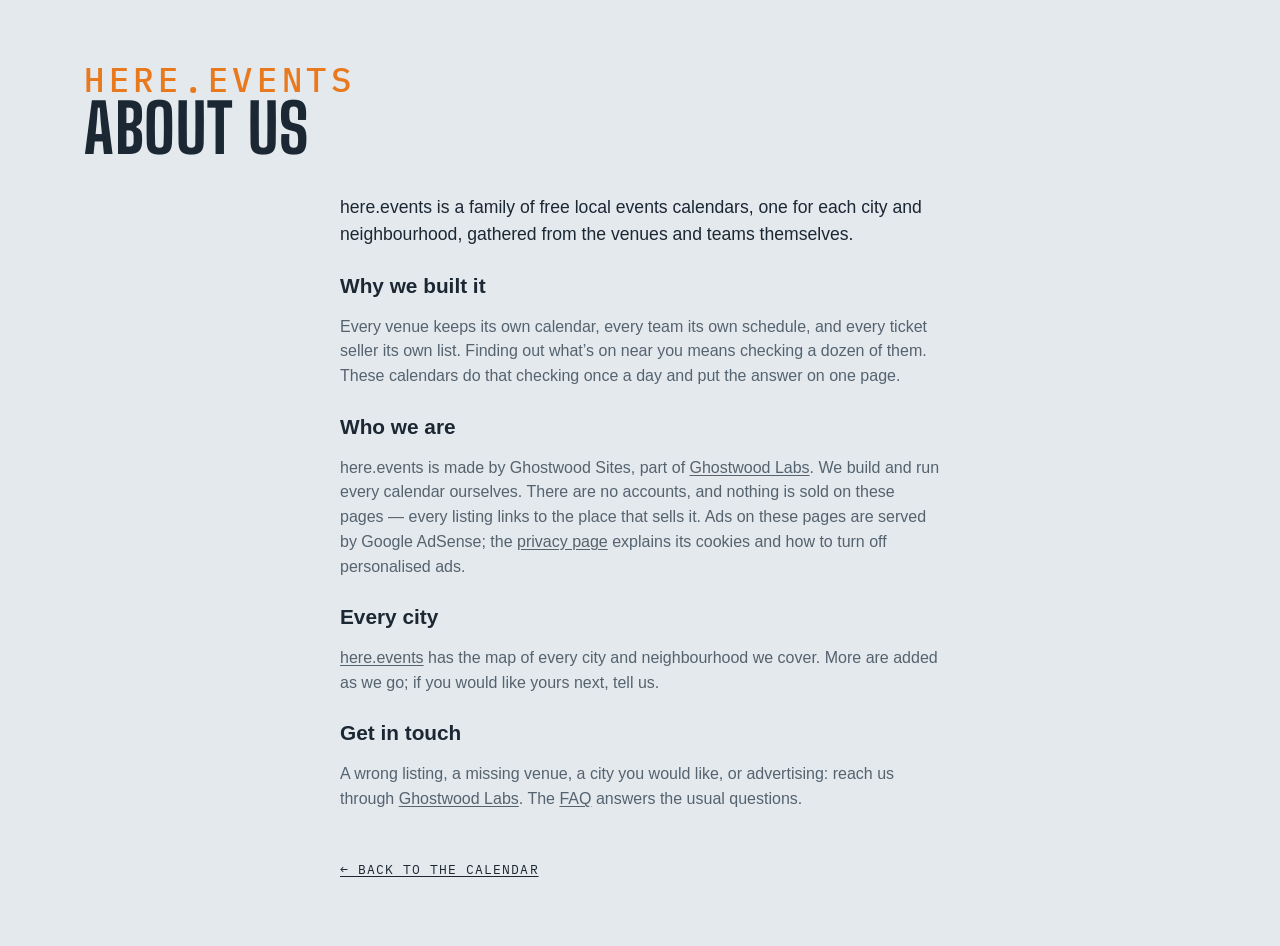
==== commit e3ee614f: "Footer: a Privacy link to here.events/privacy/; About and FAQ name AdSense instead of "no ads that f" ====
--- a/site/about.html
+++ b/site/about.html
@@ -57,7 +57,7 @@
   <p>Every venue keeps its own calendar, every team its own schedule, and every ticket seller its own list. Finding out what’s on near you means checking a dozen of them. These calendars do that checking once a day and put the answer on one page.</p>
 
   <h2>Who we are</h2>
-  <p>here.events is made by Ghostwood Sites, part of <a href="https://ghostwoodlabs.com/" rel="noopener">Ghostwood Labs</a>. We build and run every calendar ourselves. There are no accounts and no ads that follow you, and nothing is sold on these pages — every listing links to the place that sells it.</p>
+  <p>here.events is made by Ghostwood Sites, part of <a href="https://ghostwoodlabs.com/" rel="noopener">Ghostwood Labs</a>. We build and run every calendar ourselves. There are no accounts, and nothing is sold on these pages — every listing links to the place that sells it. Ads on these pages are served by Google AdSense; the <a href="https://here.events/privacy/">privacy page</a> explains its cookies and how to turn off personalised ads.</p>
 
   <h2>Every city</h2>
   <p><a href="https://here.events/">here.events</a> has the map of every city and neighbourhood we cover. More are added as we go; if you would like yours next, tell us.</p>
--- a/site/styles.css
+++ b/site/styles.css
@@ -407,6 +407,10 @@
 .fp-preset { font-size: .8rem; padding: .4em .85em; min-height: 2rem; }
 .fp-preset:hover { border-color: var(--ink-soft); }
 .fp-preset.is-on { background: var(--ink); color: var(--sky); border-color: var(--ink); }
+/* the panel's foot: Apply, pinned to the bottom edge while the panel scrolls (2026-11-05) */
+.fp-foot { position: sticky; bottom: -1rem; z-index: 1; display: flex; justify-content: flex-end; margin: 1.1rem -1.1rem -1rem; padding: .7rem 1.1rem; background: var(--mist); border-top: 1px solid var(--line); }
+.fp-foot .fp-apply { font-size: .9rem; font-weight: 600; padding: .45em 1.6em; min-height: 2.25rem; background: var(--ink); color: var(--sky); border-color: var(--ink); }
+.fp-foot .fp-apply:hover { background: color-mix(in srgb, var(--ink) 85%, var(--sky)); }
 .fp-group h3 {
   white-space: nowrap; /* never wraps (Steve, 2026-09-22) */
   font-family: var(--mono); font-size: .68rem; text-transform: uppercase;
@@ -871,6 +875,7 @@
 .pop-filter { display: flex; justify-content: center; gap: .5em; align-items: center; cursor: pointer; font-weight: 600; font-size: .88rem; margin: 0 0 .8rem; }
 .pop-filter input { accent-color: var(--ink); }
 .pop-filter[hidden] { display: none; } /* an author display beats the hidden attribute: say it outright (Teams mode has no filter to include) */
+.pop-filter-note { margin: -.45rem 0 .9rem; font-size: .68rem; } /* the filter row's footnote: the calendar keeps the filters it was added with (2026-11-05) */
 
 /* ---- share / embed: a <details> in the footer that opens UPWARD, its body
    floating over the list ---- */
@@ -980,6 +985,7 @@
 footer .foot-link { order: 1; } /* Advertise, Embed, Sources */
 footer #embed { order: 2; }
 footer #sources { order: 3; } /* a page link since 2026-10-29, still last on the row */
+footer #contact { order: 4; } /* the mailto, after Sources (2026-11-05) */
 /* the Advertise link: dressed as the Sources / Embed labels, after them */
 footer .foot-link { position: relative; top: -.5px; display: inline-flex; align-items: center; gap: .4rem; /* measured half a pixel under its neighbours' labels (Steve, 2026-09-15) */ font-family: var(--mono); font-size: .9rem; text-transform: uppercase; letter-spacing: .08em; color: var(--ink); text-decoration: none; padding: .2rem 0; white-space: nowrap; }
 footer .foot-link:hover { color: var(--ink-soft); }
@@ -1966,16 +1972,20 @@
 .lm-road { fill: none; stroke: var(--road); stroke-linecap: round; stroke-linejoin: round; stroke-width: calc(var(--u, 1) * .6); opacity: .45; }
 .lm-road-primary, .lm-road-trunk { stroke-width: calc(var(--u, 1) * .9); opacity: .6; }
 .lm-road-motorway { stroke-width: calc(var(--u, 1) * 1.5); opacity: .8; }
+.lm-boundary { fill: none; stroke: var(--lm-dot); stroke-width: calc(var(--u, 1) * 1.3); stroke-dasharray: calc(var(--u, 1) * 6) calc(var(--u, 1) * 3.5); stroke-linecap: round; stroke-linejoin: round; opacity: .7; pointer-events: none; } /* the city's or neighbourhood's own line (build-local-map.mjs `boundary`): dashed, the map dots' orange, over the roads and under the labels and pins */
 .lm-town { font-family: var(--mono); font-weight: 500; letter-spacing: .08em; text-transform: uppercase; fill: var(--ink-soft); paint-order: stroke; stroke: var(--mist); stroke-width: calc(var(--u, 1) * 3); stroke-linejoin: round; pointer-events: none; }
 .lm-town-dot { fill: var(--ink-soft); }
 .lm-water-name { font-family: var(--body); font-style: italic; letter-spacing: .04em; fill: color-mix(in srgb, var(--ink) 55%, #4da3f0); pointer-events: none; }
 .lm-peak { fill: none; stroke: var(--ink-soft); stroke-width: calc(var(--u, 1) * 1.2); stroke-linejoin: round; }
 .lm-peak-name { font-family: var(--mono); letter-spacing: .06em; fill: var(--ink-soft); opacity: .8; paint-order: stroke; stroke: var(--mist); stroke-width: calc(var(--u, 1) * 3); pointer-events: none; }
+:root { --lm-dot: #e8791d; } /* the map's dots: the Ghostwood orange, one shade per theme (Steve, 2026-10-30) */
+:root[data-theme="dark"] { --lm-dot: #f08a33; }
+@media (prefers-color-scheme: dark) { :root:not([data-theme="light"]) { --lm-dot: #f08a33; } }
 .lm-pin { cursor: pointer; outline: none; }
-.lm-pin circle { stroke: var(--mist); stroke-width: calc(var(--u, 1) * 1.6); transition: stroke-width .12s; }
-.lm-pin.is-empty circle { fill: var(--mist); stroke: var(--pin); stroke-dasharray: calc(var(--u, 1) * 2) calc(var(--u, 1) * 2); } /* nothing upcoming under the filters: a hollow ring in the room's colour */
+.lm-pin circle { fill: var(--pin); stroke: var(--mist); stroke-width: calc(var(--u, 1) * 1.6); transition: stroke-width .12s; }
+.lm-pin.is-empty circle { fill: var(--mist); stroke: var(--pin); stroke-dasharray: calc(var(--u, 1) * 2) calc(var(--u, 1) * 2); } /* nothing upcoming under the filters: a hollow ring */
 .lm-pin:hover circle, .lm-pin:focus-visible circle, .lm-pin.is-open circle { stroke: var(--ink); stroke-width: calc(var(--u, 1) * 2.4); }
-.lm-pin .lm-n { font-family: var(--mono); font-weight: 700; fill: var(--mist); text-anchor: middle; pointer-events: none; }
+.lm-pin .lm-n { font-family: var(--mono); font-weight: 700; fill: #141a20; text-anchor: middle; pointer-events: none; }
 .lm-pin.is-empty .lm-n { fill: var(--pin); }
 .lm-pin .lm-name { font-family: var(--body); font-weight: 600; fill: var(--ink); paint-order: stroke; stroke: var(--mist); stroke-width: calc(var(--u, 1) * 3.2); stroke-linejoin: round; pointer-events: none; }
 .lm-pin.is-empty .lm-name { fill: var(--ink-soft); font-weight: 500; }
@@ -1987,19 +1997,24 @@
 .lm-zoom button[data-z="me"] { margin-top: .3rem; } /* the crosshair: the visitor's own spot, a little apart from the zoom */
 .lm-zoom button.is-busy { opacity: .5; cursor: progress; }
 .lm-zoom button[aria-pressed="true"] { color: #2f7fd6; border-color: #2f7fd6; }
-.lm-city { cursor: pointer; }
-.lm-city-dot { fill: #1f8a4c; stroke: #fff; stroke-width: calc(var(--u, 1) * 1.5); }
-.lm-sign-board { fill: #0f7a45; stroke: #fff; stroke-width: calc(var(--u, 1) * 1); } /* one thin white line as the board's edge (Steve, 2026-10-26: 'the white border should actually be the border') */
-.lm-sign-hit { fill: #fff; opacity: 0; }
-.lm-city:hover .lm-sign-hit, .lm-city:focus-visible .lm-sign-hit { opacity: .14; }
-.lm-sign-name, .lm-sign-mi { font-family: var(--body); font-weight: 700; letter-spacing: .01em; fill: #fff; pointer-events: none; }
-.lm-sign-name { letter-spacing: .03em; }
+.lm-zoom button[data-z="cities"] { margin-top: .3rem; } /* Switch City (and Switch Neighbourhood under it): the other sites, a little apart from the zoom — in place of the green signposts (Steve, 2026-10-31) */
+.lm-zoom button[aria-expanded="true"] { color: var(--ink); border-color: var(--ink); }
+.lm-switch .lm-sw-list { list-style: none; margin: .1rem 0 .35rem; padding: 0; }
+.lm-switch .lm-sw-row { display: flex; align-items: baseline; gap: .55rem; padding: .45rem .1rem; border-top: 1px solid var(--line); color: var(--ink); text-decoration: none; font: 500 .9rem/1.25 var(--body); }
+.lm-switch li:first-child .lm-sw-row { border-top: 0; }
+.lm-switch a.lm-sw-row:hover .lm-sw-name, .lm-switch a.lm-sw-row:focus-visible .lm-sw-name { text-decoration: underline; text-underline-offset: .15em; }
+.lm-switch .lm-sw-name { flex: 1; min-width: 0; overflow: hidden; text-overflow: ellipsis; white-space: nowrap; }
+.lm-switch .lm-sw-tag { flex: none; font-family: var(--mono); font-size: .62rem; letter-spacing: .08em; text-transform: uppercase; color: var(--ink-soft); }
+.lm-switch .lm-sw-far { flex: none; font-family: var(--mono); font-size: .72rem; letter-spacing: .04em; color: var(--ink-soft); }
+.lm-switch .is-here .lm-sw-row { font-weight: 700; }
+.lm-switch .is-here .lm-sw-row::after { content: '✓'; flex: none; color: var(--ink-soft); }
+.lm-caption .lm-reset { font: inherit; letter-spacing: inherit; text-transform: inherit; color: var(--ink); background: none; border: 0; border-bottom: 1px solid currentColor; border-radius: 0; padding: 0; cursor: pointer; } /* the filters leave nothing on the map: one tap back to the default (Steve, 2026-10-31) */
+.lm-caption .lm-reset[hidden] { display: none; }
 .lm-me-dot { fill: #2f7fd6; stroke: var(--mist); stroke-width: calc(var(--u, 1) * 2); }
 .lm-me-acc { fill: #2f7fd6; fill-opacity: .14; stroke: #2f7fd6; stroke-opacity: .45; stroke-width: calc(var(--u, 1) * .8); animation: lm-pulse 2.4s ease-out infinite; transform-box: fill-box; transform-origin: center; }
 @keyframes lm-pulse { 0% { fill-opacity: .22; } 100% { fill-opacity: .08; } }
 .lm-pin.is-city circle { opacity: .78; } /* the rest of the city on a neighbourhood map: a shade quieter than the neighbourhood's own rooms */
 .lm-pin.is-city .lm-name { font-weight: 500; fill: var(--ink-soft); }
-.lm-pin .lm-stack { stroke: var(--mist); stroke-width: calc(var(--u, 1) * 1.6); } /* a group of venues (Steve, 2026-10-28): the next venues' discs peek out behind the first */
 .lm-pin.is-group .lm-name { font-weight: 700; }
 /* a group's card: one row a venue, folded like a reddit thread — [+] opens its next events under a thread line, [–] folds them */
 .lm-pop .lm-tree { margin: 0 0 .3rem; }
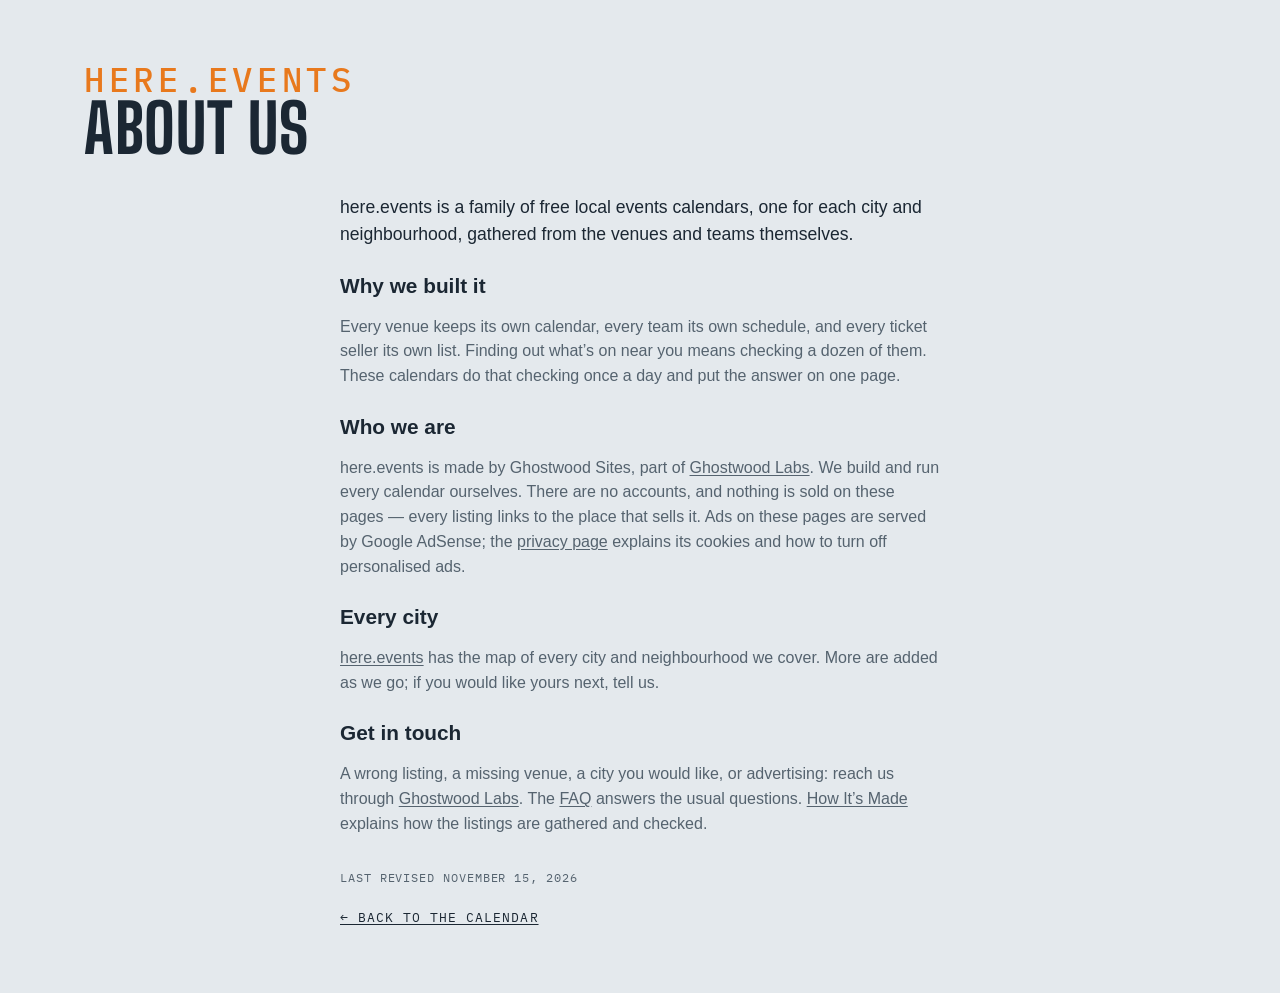
==== commit 0075ff35: "How It's Made page, Updated line, truthful sitemap dates A page on how the calendar is curated, link" ====
--- a/site/about.html
+++ b/site/about.html
@@ -63,8 +63,9 @@
   <p><a href="https://here.events/">here.events</a> has the map of every city and neighbourhood we cover. More are added as we go; if you would like yours next, tell us.</p>
 
   <h2>Get in touch</h2>
-  <p>A wrong listing, a missing venue, a city you would like, or advertising: reach us through <a href="https://ghostwoodlabs.com/" rel="noopener">Ghostwood Labs</a>. The <a href="faq.html">FAQ</a> answers the usual questions.</p>
+  <p>A wrong listing, a missing venue, a city you would like, or advertising: reach us through <a href="https://ghostwoodlabs.com/" rel="noopener">Ghostwood Labs</a>. The <a href="faq.html">FAQ</a> answers the usual questions. <a href="how.html">How It’s Made</a> explains how the listings are gathered and checked.</p>
 
+  <p class="ad-revised">Last revised <time datetime="2026-11-15">November 15, 2026</time></p>
   <a class="ad-back" href="./">← Back to the calendar</a>
 </main>
 </body>
--- a/site/styles.css
+++ b/site/styles.css
@@ -1000,6 +1000,11 @@
 .ad-page p, .ad-page li { color: var(--ink-soft); line-height: 1.55; }
 .ad-page ul { padding-left: 1.2rem; }
 .ad-page .ad-lead { font-size: 1.1rem; color: var(--ink); }
+.updated { margin: 1rem 0 -.6rem; font-family: var(--mono); font-size: .72rem; letter-spacing: .08em; text-transform: uppercase; color: var(--ink-soft); }
+.updated a { color: var(--ink); }
+body:has(#mapView:not([hidden])) .updated { display: none; }
+.ad-page .ad-revised { margin-top: 2rem; font-family: var(--mono); font-size: .72rem; letter-spacing: .08em; text-transform: uppercase; }
+.ad-page .ad-revised + .ad-back { margin-top: .6rem; }
 .ad-page .ad-back { display: inline-block; margin-top: 2rem; font-family: var(--mono); font-size: .8rem; text-transform: uppercase; letter-spacing: .08em; color: var(--ink); }
 footer .share summary { font-size: .9rem; white-space: nowrap; }
 .foot-inner.is-tight .share summary span, .foot-inner.is-tighter .gw-credit {
